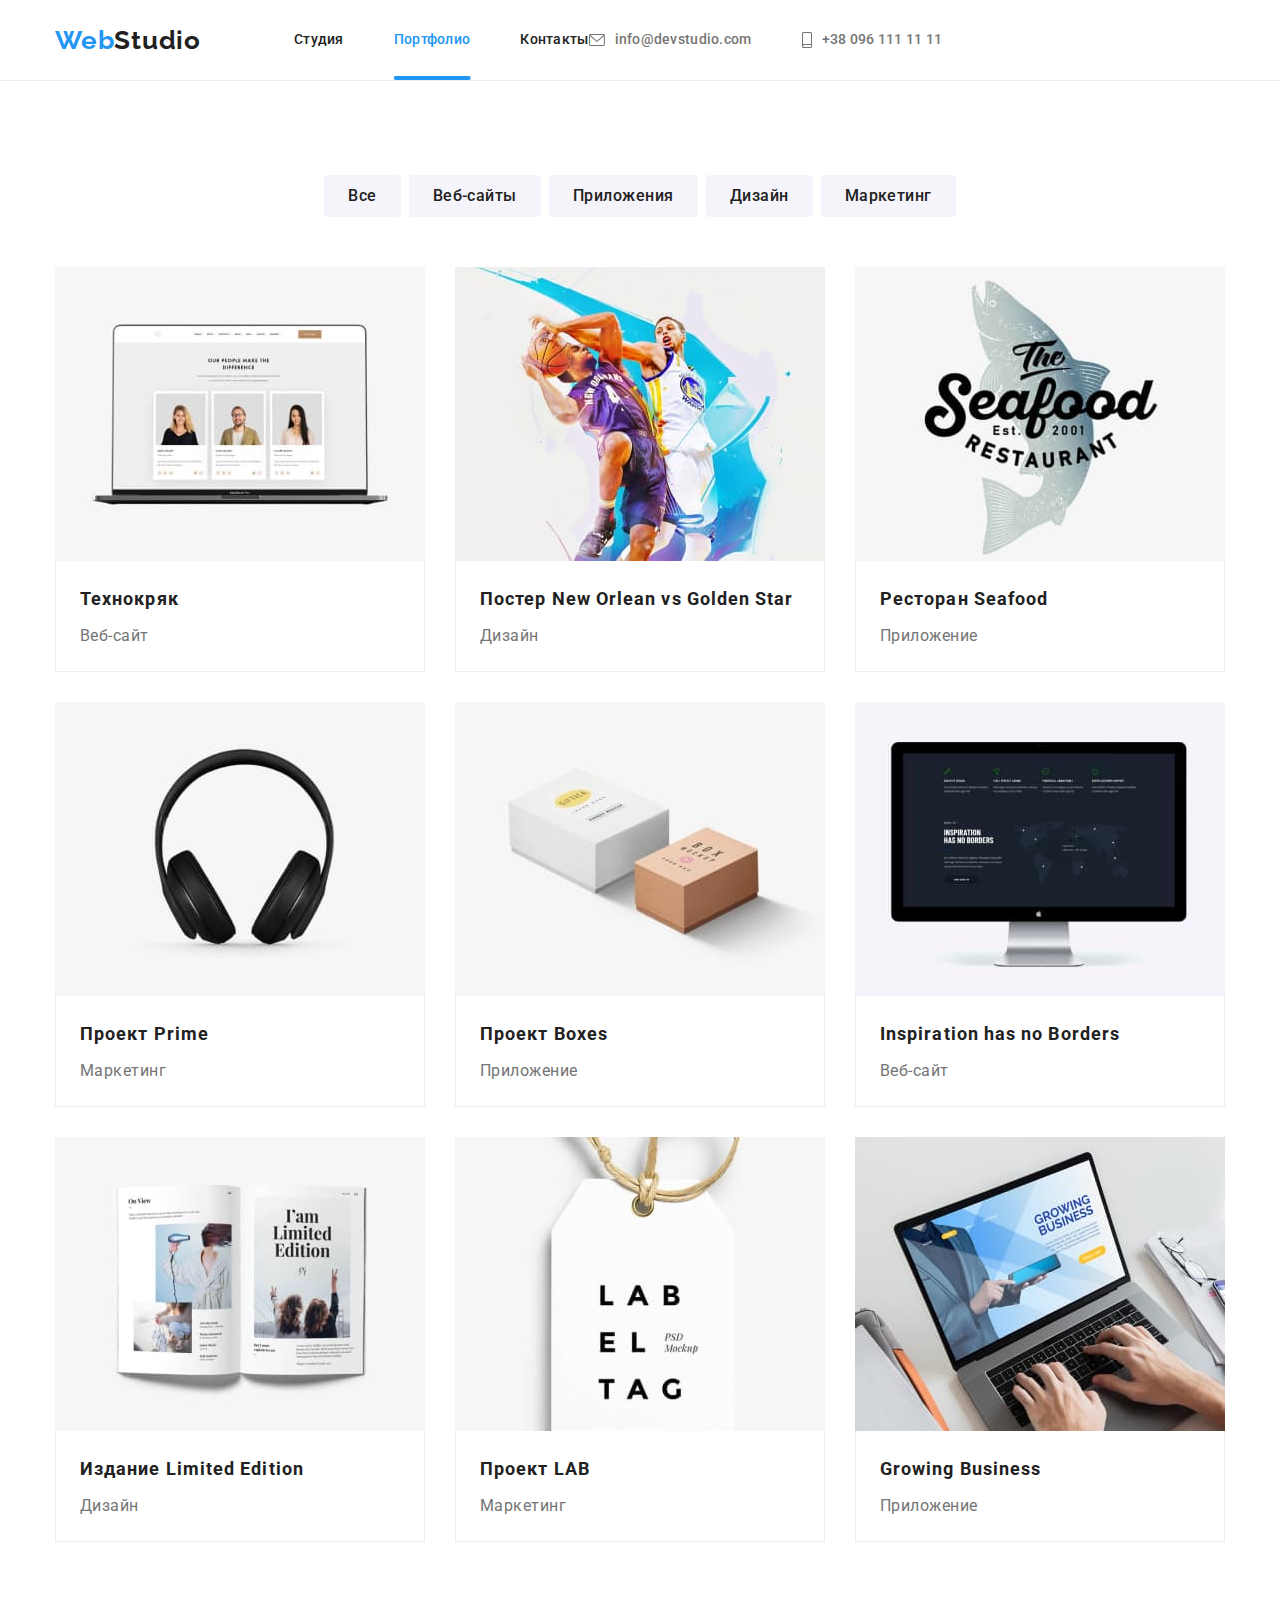
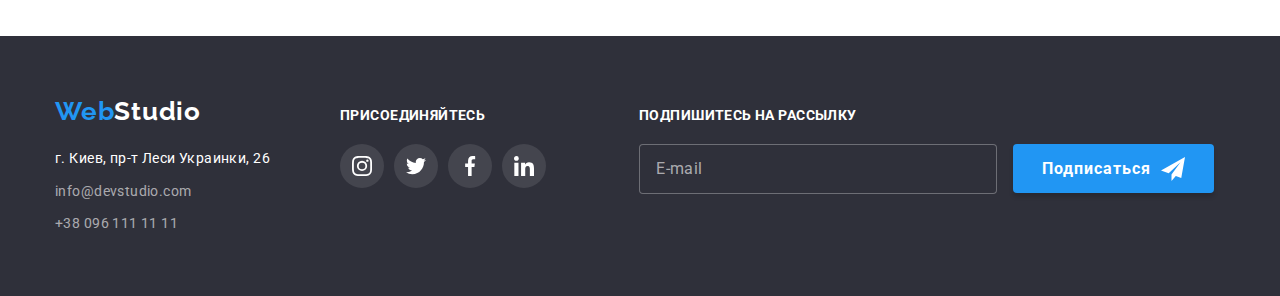
==== portfolio.html @ 4b7873b3 "Update portfolio" ====
<!DOCTYPE html>
<html lang="ru">
  <head>
    <meta name="viewport" content="width=device-width, initial-scale=1.0" />
    <title>Портфолио</title>
    <link rel="preconnect" href="https://fonts.googleapis.com" />
    <link rel="preconnect" href="https://fonts.gstatic.com" crossorigin />
    <link
      href="https://fonts.googleapis.com/css2?family=Raleway:wght@700&family=Roboto:wght@400;500;700;900&display=swap"
      rel="stylesheet"
    />
    <link
      rel="stylesheet"
      href="https://cdnjs.cloudflare.com/ajax/libs/modern-normalize/1.1.0/modern-normalize.min.css"
    />
    <link rel="stylesheet" href="./css/main.min.css" />
  </head>
  <body>
    <!-- Header -->
    <header class="page-header">
      <div class="page-header__menu container">
        <nav class="site-nav">
          <a class="logo" href="/"
            ><span class="logo--accent">Web</span>Studio</a
          >
          <button
            type="button"
            class="burger__button"
            aria-expanded="false"
            aria-controls="burger-menu"
            data-burger-button
          >
            <svg
              width="40px"
              height="40px"
              aria-label="Переключатель мобильного меню"
            >
              <use
                class="burger-open"
                href="./images/icons.svg#burger-open"
              ></use>
              <use
                class="burger-close"
                href="./images/icons.svg#burger-close"
              ></use>
            </svg>
          </button>
          <div class="burger__menu" id="burger-menu" data-burger-menu>
            <ul class="site-nav__list">
              <li class="site-nav__item">
                <a class="site-nav__link" href="./index.html">Студия</a>
              </li>
              <li class="site-nav__item">
                <a class="site-nav__link current" href="./portfolio.html"
                  >Портфолио</a
                >
              </li>
              <li class="site-nav__item">
                <a class="site-nav__link" href="./contacts">Контакты</a>
              </li>
            </ul>
            <ul class="contacts">
              <li class="contacts__item">
                <a class="contacts__link" href="mailto:info@devstudio.com">
                  <svg class="contacts__icon" width="16px" height="12px">
                    <use href="./images/icons.svg#mail"></use>
                  </svg>
                  info@devstudio.com</a
                >
              </li>
              <li class="contacts__item">
                <a class="contacts__link" href="tel:+380961111111">
                  <svg class="contacts__icon" width="10px" height="16px">
                    <use href="./images/icons.svg#phone"></use>
                  </svg>
                  +38 096 111 11 11</a
                >
              </li>
            </ul>
            <ul class="burger-social">
              <li class="burger-social__item">
                <a class="burger-social__link" href="./">Instagram</a>
              </li>
              <li class="burger-social__item">
                <a class="burger-social__link" href="./">Twitter</a>
              </li>
              <li class="burger-social__item">
                <a class="burger-social__link" href="./">Facebook</a>
              </li>
              <li class="burger-social__item">
                <a class="burger-social__link" href="./">LinkedIn</a>
              </li>
            </ul>
          </div>
        </nav>
      </div>
    </header>
    <main>
      <section class="portfolio-section">
        <div class="container">
          <!-- Buttons -->
          <ul class="buttons__list">
            <li class="buttons__item">
              <button class="buttons__btn" type="button">Все</button>
            </li>
            <li class="buttons__item">
              <button class="buttons__btn" type="button">Веб-сайты</button>
            </li>
            <li class="buttons__item">
              <button class="buttons__btn" type="button">Приложения</button>
            </li>
            <li class="buttons__item">
              <button class="buttons__btn" type="button">Дизайн</button>
            </li>
            <li class="buttons__item">
              <button class="buttons__btn" type="button">Маркетинг</button>
            </li>
          </ul>
          <!-- Work list -->
          <ul class="work-list">
            <li class="work-list__item">
              <a href="/" class="work-list__link">
                <div class="work">
                  <img
                    class="work__image"
                    srcset="./images/pf1.jpg 1x, ./images/pf1@2x.jpg 2x"
                    src="./images/pf1.jpg"
                    alt="Ноутбук с открытым веб-сайтом"
                  />
                  <div class="work__card">
                    <p class="work__text">
                      Технокряк это современная площадка распространения
                      коронавируса. Компании используют эту платформу для
                      цифрового шпионажа и атак на защищённые сервера
                      конкурентов.
                    </p>
                  </div>
                </div>
                <div class="work__label first">
                  <h3 class="work__title">Технокряк</h3>
                  <p class="work__descr">Веб-сайт</p>
                </div>
              </a>
            </li>
            <li class="work-list__item">
              <a href="/" class="work-list__link">
                <div class="work">
                  <img
                    class="work__image"
                    srcset="./images/pf2.jpg 1x, ./images/pf2@2x.jpg 2x"
                    src="./images/pf2.jpg"
                    alt="Постер New Orlean vs Golden Star"
                  />
                  <div class="work__card">
                    <p class="work__text">
                      Технокряк это современная площадка распространения
                      коронавируса. Компании используют эту платформу для
                      цифрового шпионажа и атак на защищённые сервера
                      конкурентов.
                    </p>
                  </div>
                </div>
                <div class="work__label">
                  <h3 class="work__title">Постер New Orlean vs Golden Star</h3>
                  <p class="work__descr">Дизайн</p>
                </div>
              </a>
            </li>
            <li class="work-list__item">
              <a href="/" class="work-list__link">
                <div class="work">
                  <img
                    class="work__image"
                    srcset="./images/pf3.jpg 1x, ./images/pf3@2x.jpg 2x"
                    src="./images/pf3.jpg"
                    alt="Логотип ресторана Seafood"
                  />
                  <div class="work__card">
                    <p class="work__text">
                      Технокряк это современная площадка распространения
                      коронавируса. Компании используют эту платформу для
                      цифрового шпионажа и атак на защищённые сервера
                      конкурентов.
                    </p>
                  </div>
                </div>
                <div class="work__label">
                  <h3 class="work__title">Ресторан Seafood</h3>
                  <p class="work__descr">Приложение</p>
                </div>
              </a>
            </li>
            <li class="work-list__item">
              <a href="/" class="work-list__link">
                <div class="work">
                  <img
                    class="work__image"
                    srcset="./images/pf4.jpg 1x, ./images/pf4@2x.jpg 2x"
                    src="./images/pf4.jpg"
                    alt="Наушники"
                  />
                  <div class="work__card">
                    <p class="work__text">
                      Технокряк это современная площадка распространения
                      коронавируса. Компании используют эту платформу для
                      цифрового шпионажа и атак на защищённые сервера
                      конкурентов.
                    </p>
                  </div>
                </div>
                <div class="work__label">
                  <h3 class="work__title">Проект Prime</h3>
                  <p class="work__descr">Маркетинг</p>
                </div>
              </a>
            </li>
            <li class="work-list__item">
              <a href="/" class="work-list__link">
                <div class="work">
                  <img
                    class="work__image"
                    srcset="./images/pf5.jpg 1x, ./images/pf5@2x.jpg 2x"
                    src="./images/pf5.jpg"
                    alt="Коробки"
                  />
                  <div class="work__card">
                    <p class="work__text">
                      Технокряк это современная площадка распространения
                      коронавируса. Компании используют эту платформу для
                      цифрового шпионажа и атак на защищённые сервера
                      конкурентов.
                    </p>
                  </div>
                </div>
                <div class="work__label">
                  <h3 class="work__title">Проект Boxes</h3>
                  <p class="work__descr">Приложение</p>
                </div>
              </a>
            </li>
            <li class="work-list__item">
              <a href="/" class="work-list__link">
                <div class="work">
                  <img
                    class="work__image"
                    srcset="./images/pf6.jpg 1x, ./images/pf6@2x.jpg 2x"
                    src="./images/pf6.jpg"
                    alt="Карта мира на мониторе"
                  />
                  <div class="work__card">
                    <p class="work__text">
                      Технокряк это современная площадка распространения
                      коронавируса. Компании используют эту платформу для
                      цифрового шпионажа и атак на защищённые сервера
                      конкурентов.
                    </p>
                  </div>
                </div>
                <div class="work__label">
                  <h3 class="work__title">Inspiration has no Borders</h3>
                  <p class="work__descr">Веб-сайт</p>
                </div>
              </a>
            </li>
            <li class="work-list__item">
              <a href="/" class="work-list__link">
                <div class="work">
                  <img
                    class="work__image"
                    srcset="./images/pf7.jpg 1x, ./images/pf7@2x.jpg 2x"
                    src="./images/pf7.jpg"
                    alt="Открытый журнал"
                  />
                  <div class="work__card">
                    <p class="work__text">
                      Технокряк это современная площадка распространения
                      коронавируса. Компании используют эту платформу для
                      цифрового шпионажа и атак на защищённые сервера
                      конкурентов.
                    </p>
                  </div>
                </div>
                <div class="work__label">
                  <h3 class="work__title">Издание Limited Edition</h3>
                  <p class="work__descr">Дизайн</p>
                </div>
              </a>
            </li>
            <li class="work-list__item">
              <a href="/" class="work-list__link">
                <div class="work">
                  <img
                    class="work__image"
                    srcset="./images/pf8.jpg 1x, ./images/pf8@2x.jpg 2x"
                    src="./images/pf8.jpg"
                    alt="Бирка бренда"
                  />
                  <div class="work__card">
                    <p class="work__text">
                      Технокряк это современная площадка распространения
                      коронавируса. Компании используют эту платформу для
                      цифрового шпионажа и атак на защищённые сервера
                      конкурентов.
                    </p>
                  </div>
                </div>
                <div class="work__label">
                  <h3 class="work__title">Проект LAB</h3>
                  <p class="work__descr">Маркетинг</p>
                </div>
              </a>
            </li>
            <li class="work-list__item">
              <a href="/" class="work-list__link">
                <div class="work">
                  <img
                    class="work__image"
                    srcset="./images/pf9.jpg 1x, ./images/pf9@2x.jpg 2x"
                    src="./images/pf9.jpg"
                    alt="Человек работает за ноутбуком"
                  />
                  <div class="work__card">
                    <p class="work__text">
                      Технокряк это современная площадка распространения
                      коронавируса. Компании используют эту платформу для
                      цифрового шпионажа и атак на защищённые сервера
                      конкурентов.
                    </p>
                  </div>
                </div>
                <div class="work__label">
                  <h3 class="work__title">Growing Business</h3>
                  <p class="work__descr">Приложение</p>
                </div>
              </a>
            </li>
          </ul>
        </div>
      </section>
    </main>
    <!-- Footer -->
    <footer class="page-footer">
      <div class="container page-footer__container">
        <div class="page-footer__thumb">
          <a class="page-footer__logo logo" href="/">
            <span class="logo--accent">Web</span>Studio</a
          >
          <address class="address">г. Киев, пр-т Леси Украинки, 26</address>
          <ul class="contacts-list">
            <li class="contacts-list__item">
              <a class="contacts-list__link" href="mailto:info@devstudio.com"
                >info@devstudio.com</a
              >
            </li>
            <li class="contacts-list__item">
              <a class="contacts-list__link" href="tel:+380961111111"
                >+38 096 111 11 11</a
              >
            </li>
          </ul>
        </div>
        <div class="social">
          <h3 class="social__title">присоединяйтесь</h3>
          <div class="social__thumb">
            <ul class="social__list">
              <li class="social__item">
                <a
                  href="/"
                  class="social__link"
                  aria-label="Ссылка на Instagram"
                >
                  <svg class="social__icon">
                    <use href="./images/icons.svg#instagram"></use>
                  </svg>
                </a>
              </li>
              <li class="social__item">
                <a href="/" class="social__link" aria-label="Ссылка на Twitter">
                  <svg class="social__icon">
                    <use href="./images/icons.svg#twitter"></use>
                  </svg>
                </a>
              </li>
              <li class="social__item">
                <a
                  href="/"
                  class="social__link"
                  aria-label="Ссылка на Facebook"
                >
                  <svg class="social__icon">
                    <use href="./images/icons.svg#facebook"></use>
                  </svg>
                </a>
              </li>
              <li class="social__item">
                <a
                  href="/"
                  class="social__link"
                  aria-label="Ссылка на LinkedIn"
                >
                  <svg class="social__icon">
                    <use href="./images/icons.svg#linkedin"></use>
                  </svg>
                </a>
              </li>
            </ul>
          </div>
        </div>
        <!-- Footer Form -->
        <div class="footer-form__container">
          <form class="footer-form">
            <h3 class="footer-form__title">Подпишитесь на рассылку</h3>
            <input
              class="footer-form__input"
              type="email"
              name="footer-mail"
              placeholder="E-mail"
            />
            <div class="footer-button__container">
              <button class="footer-button button" type="submit">
                Подписаться
                <svg class="footer-form__icon">
                  <use href="./images/icons.svg#send"></use>
                </svg>
              </button>
            </div>
          </form>
        </div>
      </div>
    </footer>
    <script src="./js/mobile-menu.js"></script>
  </body>
</html>
---- css/main.min.css ----
.container{margin-left:auto;margin-right:auto;padding-left:15px;padding-right:15px}@media screen and (min-width: 480px){.container{width:480px}}@media screen and (min-width: 768px){.container{width:768px}}@media screen and (min-width: 1200px){.container{width:1200px}}.section{padding-top:60px;padding-bottom:60px}@media screen and (min-width: 1200px){.section{padding-top:94px;padding-bottom:94px}}.logo{color:#212121;font-family:Raleway,sans-serif;font-weight:700;font-size:24px;line-height:1.17;letter-spacing:0.03em;-webkit-transition:color 250ms cubic-bezier(0.4, 0, 0.2, 1);transition:color 250ms cubic-bezier(0.4, 0, 0.2, 1)}.logo:hover,.logo:focus{color:#2196f3}@media screen and (min-width: 1200px){.logo{font-size:26px;line-height:1.19}}.logo--accent{color:#2196f3}.page-footer__logo{display:block;margin-bottom:20px;color:#fff}.page-footer__logo:hover,.page-footer__logo:focus{color:#2196f3}.page-header{position:relative;border-bottom:1px solid #ececec}.page-header__menu{display:-webkit-box;display:-ms-flexbox;display:flex;-webkit-box-align:center;-ms-flex-align:center;align-items:center}.site-nav{display:-webkit-box;display:-ms-flexbox;display:flex;-webkit-box-align:center;-ms-flex-align:center;align-items:center;-webkit-box-pack:justify;-ms-flex-pack:justify;justify-content:space-between}@media screen and (max-width: 767px){.site-nav{width:100%}}@media screen and (max-width: 767px){.site-nav__list{margin-bottom:306px}}@media screen and (min-width: 768px){.site-nav__list{display:-webkit-box;display:-ms-flexbox;display:flex;margin-left:88px}}@media screen and (min-width: 1200px){.site-nav__list{margin-left:93px}}.site-nav__item{position:relative}@media screen and (max-width: 767px){.site-nav__item{margin-bottom:32px}.site-nav__item:last-child{margin-bottom:0}}@media screen and (min-width: 768px){.site-nav__item{margin-right:50px}.site-nav__item:last-child{margin-right:0}}.site-nav__link{display:block;color:#212121;font-weight:500;font-size:14px;line-height:1.14;letter-spacing:0.02em;-webkit-transition:color 250ms cubic-bezier(0.4, 0, 0.2, 1);transition:color 250ms cubic-bezier(0.4, 0, 0.2, 1)}.site-nav__link:hover,.site-nav__link:focus{color:#2196f3}@media screen and (min-width: 768px){.site-nav__link{padding-top:32px;padding-bottom:32px}}@media screen and (max-width: 767px){.site-nav__link{font-size:40px;line-height:1.18}}.site-nav__link.current{color:#2196f3}@media screen and (min-width: 768px){.site-nav__link.current::after{display:inline-block;position:absolute;left:50%;bottom:0;-webkit-transform:translate(-50%);transform:translate(-50%);content:"";width:100%;height:4px;background-color:#2196f3;border-radius:2px}}@media screen and (max-width: 767px){.burger__menu.is-open .logo{display:none}}@media screen and (max-width: 767px){.contacts{margin-bottom:64px}}@media screen and (min-width: 768px){.contacts{display:-webkit-box;display:-ms-flexbox;display:flex;-webkit-box-orient:vertical;-webkit-box-direction:normal;-ms-flex-direction:column;flex-direction:column;-webkit-box-pack:center;-ms-flex-pack:center;justify-content:center}}@media screen and (min-width: 1200px){.contacts{-webkit-box-orient:horizontal;-webkit-box-direction:normal;-ms-flex-direction:row;flex-direction:row;-webkit-box-align:center;-ms-flex-align:center;align-items:center}}@media screen and (min-width: 1200px){.contacts__item{margin-right:50px}.contacts__item:last-child{margin-right:0}}@media screen and (max-width: 767px){.contacts__item{margin-bottom:32px}.contacts__item:last-child{margin-bottom:0}}.contacts__link{color:#757575;font-weight:500;font-size:14px;line-height:1.14;letter-spacing:0.02em;text-decoration:none;-webkit-transition:color 250ms cubic-bezier(0.4, 0, 0.2, 1);transition:color 250ms cubic-bezier(0.4, 0, 0.2, 1)}.contacts__link:hover,.contacts__link:focus{color:#2196f3}@media screen and (max-width: 767px){.contacts__link{font-size:24px;line-height:1.17}.contacts__link:hover,.contacts__link:focus{color:#2196f3;font-size:34px;line-height:1.18}}@media screen and (min-width: 768px){.contacts__link{display:-webkit-box;display:-ms-flexbox;display:flex;-webkit-box-align:center;-ms-flex-align:center;align-items:center;padding-top:5px;padding-bottom:5px}}@media screen and (min-width: 1200px){.contacts__link{padding-top:32px;padding-bottom:32px}}.contacts__icon{margin-right:10px;fill:currentColor}@media screen and (max-width: 767px){.contacts__icon{display:none}}@media screen and (max-width: 767px){.burger__menu{display:none;position:absolute;top:100%;left:0;padding:48px 40px;width:100%;background-color:#fff;padding:48px 40px}.burger__menu.is-open{display:block;padding-top:0}}@media screen and (min-width: 768px){.burger__menu{display:-webkit-box;display:-ms-flexbox;display:flex;-webkit-box-pack:justify;-ms-flex-pack:justify;justify-content:space-between;-webkit-box-flex:1;-ms-flex-positive:1;flex-grow:1}}.burger__button{display:-webkit-inline-box;display:-ms-inline-flexbox;display:inline-flex;margin:0;padding:0;border:none;background-color:transparent}.burger__button:focus,.burger__button:hover{color:#2196f3}.burger__button .burger-close{display:none}.burger__button.is-open .burger-close{display:block}.burger__button.is-open .burger-open{display:none}@media screen and (min-width: 768px){.burger__button{display:none}}.burger-social{display:-webkit-box;display:-ms-flexbox;display:flex}@media screen and (min-width: 768px){.burger-social{display:none}}.burger-social__item{position:relative;margin-right:10px;padding-left:10px}.burger-social__item:last-child{margin-right:0}.burger-social__item:first-child{padding-left:0}.burger-social__item:not(:first-child)::before{display:inline-block;position:absolute;left:-10px;bottom:10px;content:"";width:22px;border:1px solid rgba(33,33,33,0.2);-webkit-transform:rotate(90deg);transform:rotate(90deg)}.burger-social__link{color:#2196f3;font-weight:500;font-size:18px;line-height:1.22;letter-spacing:0.02em}.button{display:inline-block;color:#fff;background-color:#2196f3;font-family:inherit;font-weight:700;font-size:16px;line-height:1.87;letter-spacing:0.06em;border:1px transparent;border-radius:4px;cursor:pointer}.hero__button{padding:10px 32px}.footer-button{display:-webkit-box;display:-ms-flexbox;display:flex;-webkit-box-align:center;-ms-flex-align:center;align-items:center;padding:10px 29px;-webkit-box-shadow:0px 4px 4px rgba(0,0,0,0.15);box-shadow:0px 4px 4px rgba(0,0,0,0.15)}@media screen and (min-width: 768px) and (max-width: 1199px){.footer-button{margin-left:auto;margin-right:auto}}.modal-form__button{padding:10px 55px;-webkit-box-shadow:0px 4px 4px rgba(0,0,0,0.15);box-shadow:0px 4px 4px rgba(0,0,0,0.15)}.buttons__btn{display:inline-block;padding:6px 22px;border-radius:4px;border-color:transparent;color:#212121;background-color:#f5f4fa;font-family:inherit;font-weight:500;font-size:16px;line-height:1.62;text-align:center;letter-spacing:0.03em;cursor:pointer;-webkit-transition:color 250ms cubic-bezier(0.4, 0, 0.2, 1),background-color 250ms cubic-bezier(0.4, 0, 0.2, 1),-webkit-box-shadow 250ms cubic-bezier(0.4, 0, 0.2, 1);transition:color 250ms cubic-bezier(0.4, 0, 0.2, 1),background-color 250ms cubic-bezier(0.4, 0, 0.2, 1),-webkit-box-shadow 250ms cubic-bezier(0.4, 0, 0.2, 1);transition:color 250ms cubic-bezier(0.4, 0, 0.2, 1),background-color 250ms cubic-bezier(0.4, 0, 0.2, 1),box-shadow 250ms cubic-bezier(0.4, 0, 0.2, 1);transition:color 250ms cubic-bezier(0.4, 0, 0.2, 1),background-color 250ms cubic-bezier(0.4, 0, 0.2, 1),box-shadow 250ms cubic-bezier(0.4, 0, 0.2, 1),-webkit-box-shadow 250ms cubic-bezier(0.4, 0, 0.2, 1)}.buttons__btn:hover,.buttons__btn:focus{color:#fff;background-color:#2196f3;-webkit-box-shadow:0px 3px 1px rgba(0,0,0,0.1),0px 1px 2px rgba(0,0,0,0.08),0px 2px 2px rgba(0,0,0,0.12);box-shadow:0px 3px 1px rgba(0,0,0,0.1),0px 1px 2px rgba(0,0,0,0.08),0px 2px 2px rgba(0,0,0,0.12)}.hero{background-color:#2f303a;text-align:center}.hero__overlay{max-width:480px;height:400px;margin-left:auto;margin-right:auto;background-image:-webkit-gradient(linear, left top, right top, from(rgba(47,48,58,0.4)), to(rgba(47,48,58,0.4))),url(../../images/hero-mob.jpg);background-image:linear-gradient(to right, rgba(47,48,58,0.4), rgba(47,48,58,0.4)),url(../../images/hero-mob.jpg);background-size:cover;background-repeat:no-repeat;background-position:center}@media screen and (min-device-pixel-ratio: 2), (-webkit-min-device-pixel-ratio: 2), (min-resolution: 192dpi), (min-resolution: 2dppx){.hero__overlay{background-image:-webkit-gradient(linear, left top, right top, from(rgba(47,48,58,0.4)), to(rgba(47,48,58,0.4))),url(../../images/hero-mob@2x.jpg);background-image:linear-gradient(to right, rgba(47,48,58,0.4), rgba(47,48,58,0.4)),url(../../images/hero-mob@2x.jpg)}}@media screen and (min-width: 481px){.hero__overlay{max-width:768px;height:400px;background-image:-webkit-gradient(linear, left top, right top, from(rgba(47,48,58,0.4)), to(rgba(47,48,58,0.4))),url(../../images/hero-tab.jpg);background-image:linear-gradient(to right, rgba(47,48,58,0.4), rgba(47,48,58,0.4)),url(../../images/hero-tab.jpg)}}@media screen and (min-width: 481px) and (min-device-pixel-ratio: 2), screen and (min-width: 481px) and (-webkit-min-device-pixel-ratio: 2), screen and (min-width: 481px) and (min-resolution: 192dpi), screen and (min-width: 481px) and (min-resolution: 2dppx){.hero__overlay{background-image:-webkit-gradient(linear, left top, right top, from(rgba(47,48,58,0.4)), to(rgba(47,48,58,0.4))),url(../../images/hero-tab@2x.jpg);background-image:linear-gradient(to right, rgba(47,48,58,0.4), rgba(47,48,58,0.4)),url(../../images/hero-tab@2x.jpg)}}@media screen and (min-width: 481px) and (min-width: 769px){.hero__overlay{max-width:1600px;height:600px;background-image:-webkit-gradient(linear, left top, right top, from(rgba(47,48,58,0.4)), to(rgba(47,48,58,0.4))),url(../../images/hero-desk.jpg);background-image:linear-gradient(to right, rgba(47,48,58,0.4), rgba(47,48,58,0.4)),url(../../images/hero-desk.jpg)}}@media screen and (min-width: 481px) and (min-width: 769px) and (min-device-pixel-ratio: 2), screen and (min-width: 481px) and (min-width: 769px) and (-webkit-min-device-pixel-ratio: 2), screen and (min-width: 481px) and (min-width: 769px) and (min-resolution: 192dpi), screen and (min-width: 481px) and (min-width: 769px) and (min-resolution: 2dppx){.hero__overlay{background-image:-webkit-gradient(linear, left top, right top, from(rgba(47,48,58,0.4)), to(rgba(47,48,58,0.4))),url(../../images/hero-desk@2x.jpg);background-image:linear-gradient(to right, rgba(47,48,58,0.4), rgba(47,48,58,0.4)),url(../../images/hero-desk@2x.jpg)}}.hero__title{margin-left:auto;margin-right:auto;margin-bottom:30px;padding-top:118px;color:#fff;font-weight:900;font-size:26px;line-height:1.62;letter-spacing:0.06em;text-transform:uppercase}@media screen and (max-width: 480px){.hero__title{max-width:360px}}@media screen and (min-width: 481px){.hero__title{width:360px}}@media screen and (min-width: 1200px){.hero__title{width:696px;margin-bottom:40px;padding-top:200px;font-size:44px;line-height:1.36}}.benefits{padding-top:60px;padding-bottom:60px}@media screen and (min-width: 1200px){.benefits{padding-top:94px;padding-bottom:0}}@media screen and (min-width: 768px){.benefits__list{display:-webkit-box;display:-ms-flexbox;display:flex;-ms-flex-wrap:wrap;flex-wrap:wrap}}@media screen and (min-width: 1200px){.benefits__list{-ms-flex-wrap:nowrap;flex-wrap:nowrap}}.benefits__item{margin-bottom:30px}.benefits__item:last-child{margin-bottom:0}@media screen and (min-width: 768px) and (max-width: 1199px){.benefits__item{width:calc((100% - 30px) / 2);margin-right:30px}}@media screen and (min-width: 768px) and (max-width: 1199px){.benefits__item:nth-child(2n),.benefits__item:nth-child(4n){margin-right:0}}@media screen and (min-width: 768px) and (max-width: 1199px){.benefits__item:nth-child(3n),.benefits__item:nth-child(4n){margin-bottom:0}}@media screen and (min-width: 1200px){.benefits__item{width:calc((100% - 90px) / 4);margin-right:30px;margin-bottom:0}}@media screen and (min-width: 1200px){.benefits__item:nth-child(4n){margin-right:0}}.benefits__title{margin-top:0;margin-bottom:10px;color:#212121;font-weight:700;font-size:14px;line-height:1.14;letter-spacing:0.03em;text-transform:uppercase}.benefits__descr{font-size:14px;line-height:1.71;letter-spacing:0.03em}.benefits__icon-thumb{display:-webkit-box;display:-ms-flexbox;display:flex;-webkit-box-align:center;-ms-flex-align:center;align-items:center;-webkit-box-pack:center;-ms-flex-pack:center;justify-content:center;margin-right:auto;margin-left:auto;max-width:450px;height:120px;margin-bottom:30px;color:#212121;background-color:#f5f4fa}@media screen and (min-width: 768px){.benefits__icon-thumb{width:354px}}@media screen and (min-width: 1200px){.benefits__icon-thumb{width:270px}}.benefits__icon{width:70px;height:70px;color:currentColor}@media screen and (max-width: 1199px){.features{display:none}}.features__list{display:-webkit-box;display:-ms-flexbox;display:flex}.features__item{width:calc((100% - 60px) / 3);margin-right:30px}.features__item:nth-child(3n){margin-right:0}.features__title{margin-top:0;margin-bottom:50px;color:#212121;font-weight:700;font-size:36px;line-height:1.17;text-align:center;letter-spacing:0.03em}.features__item{position:relative}.features__text-thumb{display:-webkit-box;display:-ms-flexbox;display:flex;-webkit-box-align:center;-ms-flex-align:center;align-items:center;-webkit-box-pack:center;-ms-flex-pack:center;justify-content:center;position:absolute;left:0;bottom:0;width:100%;height:70px;background-color:rgba(47,48,58,0.8)}.features__text{font-weight:700;font-size:14px;line-height:1, 14;text-align:center;letter-spacing:0.03em;text-transform:uppercase;color:#fff}.team{background-color:#f5f4fa}.team__title{margin-top:0;margin-bottom:30px;color:#212121;font-weight:700;font-size:28px;line-height:1.18;text-align:center;letter-spacing:0.03em}@media screen and (min-width: 1200px){.team__title{margin-bottom:50px;font-size:36px;line-height:1.17}}@media screen and (min-width: 768px){.members__list{display:-webkit-box;display:-ms-flexbox;display:flex;-ms-flex-wrap:wrap;flex-wrap:wrap}}.members__item{margin-bottom:30px;background-color:#fff;text-align:center;-webkit-box-shadow:0px 1px 3px rgba(0,0,0,0.12),0px 1px 1px rgba(0,0,0,0.14),0px 2px 1px rgba(0,0,0,0.2);box-shadow:0px 1px 3px rgba(0,0,0,0.12),0px 1px 1px rgba(0,0,0,0.14),0px 2px 1px rgba(0,0,0,0.2);border-bottom-left-radius:4px;border-bottom-right-radius:4px}.members__item:last-child{margin-bottom:0}@media screen and (min-width: 768px) and (max-width: 1199px){.members__item{width:calc((100% - 30px) / 2);margin-right:30px}}@media screen and (min-width: 768px) and (max-width: 1199px){.members__item:nth-child(2n),.members__item:nth-child(4n){margin-right:0}}@media screen and (min-width: 768px) and (max-width: 1199px){.members__item:nth-child(3n),.members__item:nth-child(4n){margin-bottom:0}}@media screen and (min-width: 1200px){.members__item{width:calc((100% - 90px) / 4);margin-right:30px;margin-bottom:0}}@media screen and (min-width: 1200px){.members__item:nth-child(4n){margin-right:0}}.members__image{max-width:100%}.members__descr{padding-top:30px;padding-bottom:16px}.members__name{margin-bottom:10px;color:#212121;font-weight:500;font-size:16px;line-height:1.19;letter-spacing:0.03em}.members__position{color:#757575;font-size:16px;line-height:1.19;letter-spacing:0.03em}.members__social-thumb{display:-webkit-box;display:-ms-flexbox;display:flex;padding-bottom:24px;margin-left:auto;margin-right:auto;width:206px}@media screen and (min-width: 1200px){.members__social-thumb{padding-bottom:30px}}.social-links{display:-webkit-box;display:-ms-flexbox;display:flex;margin-left:auto;margin-right:auto}.social-links__item+.social-links__item{margin-left:10px}.social-links__link{display:-webkit-box;display:-ms-flexbox;display:flex;padding:0;-webkit-box-pack:center;-ms-flex-pack:center;justify-content:center;-webkit-box-align:center;-ms-flex-align:center;align-items:center;width:44px;height:44px;margin:0;color:#afb1b8;border-radius:50%;cursor:pointer;-webkit-transition:background-color 250ms cubic-bezier(0.4, 0, 0.2, 1),color 250ms cubic-bezier(0.4, 0, 0.2, 1);transition:background-color 250ms cubic-bezier(0.4, 0, 0.2, 1),color 250ms cubic-bezier(0.4, 0, 0.2, 1)}.social-links__link:hover,.social-links__link:focus{color:#fff;background-color:#2196f3}.social-links__icon{width:20px;height:20px;fill:currentColor}.clients__list{display:-webkit-box;display:-ms-flexbox;display:flex;-ms-flex-wrap:wrap;flex-wrap:wrap;margin-left:auto;margin-right:auto}.clients__title{margin-top:0;margin-bottom:30px;color:#212121;font-weight:700;font-size:28px;line-height:1.18;text-align:center;letter-spacing:0.03em}@media screen and (min-width: 1200px){.clients__title{margin-bottom:50px;font-size:36px;line-height:1.17}}@media screen and (max-width: 767px){.clients__item{width:calc((100% - 30px) / 2);margin-right:30px;margin-bottom:30px}}@media screen and (max-width: 767px){.clients__item:nth-child(2n),.clients__item:nth-child(4n),.clients__item:nth-child(6n){margin-right:0}}@media screen and (max-width: 767px){.clients__item:nth-child(5n),.clients__item:nth-child(6n){margin-bottom:0}}@media screen and (min-width: 768px) and (max-width: 1199px){.clients__item{width:calc((100% - 60px) / 3);margin-right:30px;margin-bottom:30px}}@media screen and (min-width: 768px) and (max-width: 1199px){.clients__item:nth-child(3n),.clients__item:nth-child(6n){margin-right:0}}@media screen and (min-width: 768px) and (max-width: 1199px){.clients__item:nth-child(4n),.clients__item:nth-child(5n),.clients__item:nth-child(6n){margin-bottom:0}}@media screen and (min-width: 1200px){.clients__item{width:calc((100% - 150px) / 6);margin-right:30px}}@media screen and (min-width: 1200px){.clients__item:nth-child(6n){margin-right:0}}.clients__thumb{display:-webkit-box;display:-ms-flexbox;display:flex;margin-left:auto;margin-right:auto}.clients__link{display:-webkit-box;display:-ms-flexbox;display:flex;padding:0;margin:0;-webkit-box-pack:center;-ms-flex-pack:center;justify-content:center;-webkit-box-align:center;-ms-flex-align:center;align-items:center;max-width:210px;height:92px;color:#afb1b8;border:1px solid #afb1b8;border-radius:4px;cursor:pointer;-webkit-transition:color 250ms cubic-bezier(0.4, 0, 0.2, 1),border-color 250ms cubic-bezier(0.4, 0, 0.2, 1);transition:color 250ms cubic-bezier(0.4, 0, 0.2, 1),border-color 250ms cubic-bezier(0.4, 0, 0.2, 1)}.clients__link:focus,.clients__link:hover{color:#2196f3;border-color:#2196f3}@media screen and (min-width: 768px){.clients__link{width:226px;margin-left:auto;margin-right:auto}}@media screen and (min-width: 1200px){.clients__link{width:170px}}.clients__icon{width:106px;height:60px;fill:currentColor}.page-footer{padding-top:60px;padding-bottom:60px;background-color:#2f303a}.page-footer__container{margin-left:auto;margin-right:auto}@media screen and (min-width: 768px){.page-footer__container{display:-webkit-box;display:-ms-flexbox;display:flex;-ms-flex-wrap:wrap;flex-wrap:wrap}}@media screen and (min-width: 1200px){.page-footer__container{-ms-flex-wrap:nowrap;flex-wrap:nowrap}}@media screen and (max-width: 1199px){.page-footer__thumb{text-align:center}}@media screen and (min-width: 768px) and (max-width: 1199px){.page-footer__thumb{padding-left:76px}}.social{display:block;width:206px}@media screen and (max-width: 767px){.social{margin:60px auto;text-align:center}}@media screen and (min-width: 768px) and (max-width: 1199px){.social{margin-left:165px;padding-right:89px;padding-top:5px}}@media screen and (min-width: 1200px){.social{margin-left:70px;padding-top:12px}}.social__title{margin-bottom:20px;color:#fff;font-weight:700;font-size:14px;line-height:1.14;letter-spacing:0.03em;text-transform:uppercase}@media screen and (min-width: 768px) and (max-width: 1199px){.social__title{padding-left:30px}}.social__thumb{display:-webkit-box;display:-ms-flexbox;display:flex;width:206px;margin-left:auto;margin-right:auto;color:#fff}.social__list{display:-webkit-box;display:-ms-flexbox;display:flex;margin-left:auto;margin-right:auto}.social__item+.social__item{margin-left:10px}.social__link{display:-webkit-box;display:-ms-flexbox;display:flex;padding:0;-webkit-box-pack:center;-ms-flex-pack:center;justify-content:center;-webkit-box-align:center;-ms-flex-align:center;align-items:center;width:44px;height:44px;margin:0;color:#fff;background-color:rgba(255,255,255,0.1);border-radius:50%;cursor:pointer;-webkit-transition:background-color 250ms cubic-bezier(0.4, 0, 0.2, 1),color 250ms cubic-bezier(0.4, 0, 0.2, 1);transition:background-color 250ms cubic-bezier(0.4, 0, 0.2, 1),color 250ms cubic-bezier(0.4, 0, 0.2, 1)}.social__link:hover,.social__link:focus{color:#fff;background-color:#2196f3}.social__icon{width:20px;height:20px;fill:currentColor}.contacts-list{display:block}.contacts-list__item+.contacts-list__item{margin-top:8px}@media screen and (min-width: 1200px){.contacts-list__item+.contacts-list__item{margin-top:9px}}.contacts-list__link{color:rgba(255,255,255,0.6);font-size:14px;line-height:1.71;letter-spacing:0.03em;text-decoration:none;-webkit-transition:color 250ms cubic-bezier(0.4, 0, 0.2, 1);transition:color 250ms cubic-bezier(0.4, 0, 0.2, 1)}.contacts-list__link:hover,.contacts-list__link:focus{color:#2196f3}.address{margin-bottom:9px;color:#fff;font-style:normal;font-size:14px;line-height:1.71;letter-spacing:0.03em}@media screen and (min-width: 768px) and (max-width: 1199px){.footer-form__container{margin-top:60px;margin-left:auto;margin-right:auto}}@media screen and (min-width: 1200px){.footer-form__container{display:-webkit-box;display:-ms-flexbox;display:flex;-webkit-box-orient:vertical;-webkit-box-direction:normal;-ms-flex-direction:column;flex-direction:column;margin-left:93px;padding-top:12px}}@media screen and (max-width: 1199px){.footer-form{text-align:center}}.footer-form__title{margin-bottom:20px;color:#fff;font-weight:700;font-size:14px;line-height:1.14;letter-spacing:0.03em;text-transform:uppercase}.footer-form__input{padding:15px 16px;color:#fff;background-color:#2f303a;border:1px solid rgba(255,255,255,0.3);border-radius:4px}.footer-form__input::-webkit-input-placeholder{color:rgba(255,255,255,0.6);font-size:16px;line-height:1.25;letter-spacing:0.03em}.footer-form__input:-ms-input-placeholder{color:rgba(255,255,255,0.6);font-size:16px;line-height:1.25;letter-spacing:0.03em}.footer-form__input::-ms-input-placeholder{color:rgba(255,255,255,0.6);font-size:16px;line-height:1.25;letter-spacing:0.03em}.footer-form__input::placeholder{color:rgba(255,255,255,0.6);font-size:16px;line-height:1.25;letter-spacing:0.03em}@media screen and (max-width: 479px){.footer-form__input{max-width:450px}}@media screen and (min-width: 480px){.footer-form__input{width:450px}}@media screen and (min-width: 1200px){.footer-form__input{width:358px}}.footer-form__icon{margin-left:10px;width:24px;height:24px;fill:currentColor}.footer-button__container{display:inline-block;margin-top:20px}@media screen and (min-width: 768px) and (max-width: 1199px){.footer-button__container{display:block}}@media screen and (min-width: 1200px){.footer-button__container{margin-left:12px;margin-top:0}}.backdrop{position:fixed;top:0;left:0;width:100%;height:100%;background-color:rgba(0,0,0,0.2);overflow-y:scroll;opacity:1;-webkit-transform:opacity 250ms cubic-bezier(0.4, 0, 0.2, 1);transform:opacity 250ms cubic-bezier(0.4, 0, 0.2, 1);-webkit-transition:opacity 500ms cubic-bezier(0.4, 0, 0.2, 1),-webkit-transform 500ms cubic-bezier(0.4, 0, 0.2, 1);transition:opacity 500ms cubic-bezier(0.4, 0, 0.2, 1),-webkit-transform 500ms cubic-bezier(0.4, 0, 0.2, 1);transition:transform 500ms cubic-bezier(0.4, 0, 0.2, 1),opacity 500ms cubic-bezier(0.4, 0, 0.2, 1);transition:transform 500ms cubic-bezier(0.4, 0, 0.2, 1),opacity 500ms cubic-bezier(0.4, 0, 0.2, 1),-webkit-transform 500ms cubic-bezier(0.4, 0, 0.2, 1)}@media screen and (max-width: 767px){.backdrop{padding:93px 15px}}.backdrop.is-hidden{opacity:0;pointer-events:none}.backdrop.is-hidden .modal-window{-webkit-transform:translate(-50%, -50%) scale(0.2);transform:translate(-50%, -50%) scale(0.2);opacity:0}.modal-window{max-width:450px;max-height:609px;background-color:#fff;-webkit-box-shadow:0px 1px 3px rgba(0,0,0,0.12),0px 1px 1px rgba(0,0,0,0.14),0px 2px 1px rgba(0,0,0,0.2);box-shadow:0px 1px 3px rgba(0,0,0,0.12),0px 1px 1px rgba(0,0,0,0.14),0px 2px 1px rgba(0,0,0,0.2);border-radius:4px;opacity:1;-webkit-transition:opacity 500ms cubic-bezier(0.4, 0, 0.2, 1),-webkit-transform 500ms cubic-bezier(0.4, 0, 0.2, 1);transition:opacity 500ms cubic-bezier(0.4, 0, 0.2, 1),-webkit-transform 500ms cubic-bezier(0.4, 0, 0.2, 1);transition:transform 500ms cubic-bezier(0.4, 0, 0.2, 1),opacity 500ms cubic-bezier(0.4, 0, 0.2, 1);transition:transform 500ms cubic-bezier(0.4, 0, 0.2, 1),opacity 500ms cubic-bezier(0.4, 0, 0.2, 1),-webkit-transform 500ms cubic-bezier(0.4, 0, 0.2, 1)}@media screen and (max-width: 767px){.modal-window{position:relative}}@media screen and (min-width: 768px){.modal-window{position:absolute;top:50%;left:50%;-webkit-transform:translate(-50%, -50%) scale(1);transform:translate(-50%, -50%) scale(1);min-width:450px;min-height:609px}}@media screen and (min-width: 1200px){.modal-window{min-width:528px;min-height:581px}}.modal-button{position:absolute;top:8px;right:8px;display:-webkit-box;display:-ms-flexbox;display:flex;-webkit-box-align:center;-ms-flex-align:center;align-items:center;-webkit-box-pack:center;-ms-flex-pack:center;justify-content:center;margin:0;padding:0;width:30px;height:30px;background-color:#fff;border:1px solid rgba(0,0,0,0.1);border-radius:50%;cursor:pointer;-webkit-transition:color 250ms cubic-bezier(0.4, 0, 0.2, 1);transition:color 250ms cubic-bezier(0.4, 0, 0.2, 1)}.modal-button:focus{color:#2196f3}.modal-button__icon{width:11px;height:11px;fill:currentColor}.modal-form{margin-left:auto;margin-right:auto;padding:40px}@media screen and (min-width: 768px){.modal-form{width:450px;height:609px}}@media screen and (min-width: 1200px){.modal-form{width:528px;height:581px}}.modal-form__title{margin-bottom:12px;color:#212121;font-weight:700;font-size:20px;line-height:1.5;text-align:center;letter-spacing:0.03em}@media screen and (min-width: 1200px){.modal-form__title{line-height:1.15}}.modal-form__container{position:relative;display:-webkit-box;display:-ms-flexbox;display:flex;-webkit-box-orient:vertical;-webkit-box-direction:normal;-ms-flex-direction:column;flex-direction:column;margin-bottom:10px}.modal-form__label{margin-bottom:4px;color:#757575;font-size:12px;line-height:1.17;letter-spacing:0.01em}.modal-form__input{margin:0;padding-top:11px;padding-bottom:11px;padding-left:42px;height:40px;border:1px solid rgba(33,33,33,0.2);border-radius:4px}.modal-form__input:focus{border-color:#2196f3;outline:#2196f3}.modal-form__icon{display:inline-block;position:absolute;top:29px;left:12px;width:18px;height:18px;fill:currentColor}.modal-form__comment{display:-webkit-box;display:-ms-flexbox;display:flex;-webkit-box-orient:vertical;-webkit-box-direction:normal;-ms-flex-direction:column;flex-direction:column;margin-bottom:20px}.modal-form__textarea{resize:none;padding:12px 16px;width:100%;height:120px;border:1px solid rgba(33,33,33,0.2);border-radius:4px}.modal-form__textarea::-webkit-input-placeholder{color:rgba(117,117,117,0.5);font-size:12px;line-height:1.17;letter-spacing:0.01em}.modal-form__textarea:-ms-input-placeholder{color:rgba(117,117,117,0.5);font-size:12px;line-height:1.17;letter-spacing:0.01em}.modal-form__textarea::-ms-input-placeholder{color:rgba(117,117,117,0.5);font-size:12px;line-height:1.17;letter-spacing:0.01em}.modal-form__textarea::placeholder{color:rgba(117,117,117,0.5);font-size:12px;line-height:1.17;letter-spacing:0.01em}.modal-form__textarea:focus{border-color:#2196f3;outline:#2196f3}.modal-form__input+.modal-form__icon{-webkit-transition:fill 250ms cubic-bezier(0.4, 0, 0.2, 1);transition:fill 250ms cubic-bezier(0.4, 0, 0.2, 1)}.modal-form__input,.modal-form__textarea{-webkit-transition:border-color 250ms cubic-bezier(0.4, 0, 0.2, 1);transition:border-color 250ms cubic-bezier(0.4, 0, 0.2, 1)}.modal-form__input:focus+.modal-form__icon{fill:#2196f3}.modal-form__button-thumb{display:-webkit-box;display:-ms-flexbox;display:flex;-webkit-box-align:center;-ms-flex-align:center;align-items:center;-webkit-box-pack:center;-ms-flex-pack:center;justify-content:center}.policy{position:relative;display:inline-block;margin-bottom:30px;color:#757575;font-size:12px;line-height:1.17;letter-spacing:0.03em}@media screen and (min-width: 1200px){.policy{margin-left:12px;font-size:14px;line-height:1.71}}.policy__checkbox{-moz-appearance:none;-webkit-appearance:none;appearance:none;position:absolute}.policy__label{padding-left:23px}.policy__label::after{content:"";position:absolute;top:0;left:0;display:inline-block;width:16px;height:15px;border:2px solid #212121;border-radius:2px;-webkit-transition:border-color 250ms cubic-bezier(0.4, 0, 0.2, 1);transition:border-color 250ms cubic-bezier(0.4, 0, 0.2, 1)}@media screen and (min-width: 1200px){.policy__label::after{top:4px}}.policy__checkbox:focus+.policy__label::after{border-color:#2196f3;outline:#2196f3}.policy__checkbox:checked+.policy__label::after{width:16px;height:15px;background-image:url(../images/check.svg);background-position:50%,50%;background-size:cover;background-origin:padding-box;background-color:#2196f3;border:none}.policy__link{color:#2196f3;font-family:inherit;text-decoration:none;border-bottom:1px solid #2196f3}.portfolio-section{padding-top:60px;padding-bottom:60px}@media screen and (min-width: 1200px){.portfolio-section{padding-top:94px;padding-bottom:94px}}.buttons__list{margin-bottom:40px}@media screen and (min-width: 768px){.buttons__list{display:-webkit-box;display:-ms-flexbox;display:flex;-webkit-box-pack:center;-ms-flex-pack:center;justify-content:center;margin-bottom:30px}}@media screen and (min-width: 1200px){.buttons__list{margin-bottom:50px}}@media screen and (max-width: 767px){.buttons__item{display:inline-block;margin-right:8px}.buttons__item:nth-child(3n),.buttons__item:nth-child(5n){margin-right:0}.buttons__item:nth-child(4n),.buttons__item:nth-child(5n){margin-top:15px}}@media screen and (min-width: 768px){.buttons__item+.buttons__item{margin-left:8px}}@media screen and (min-width: 768px){.work-list{display:-webkit-box;display:-ms-flexbox;display:flex;-ms-flex-wrap:wrap;flex-wrap:wrap}}@media screen and (max-width: 767px){.work-list__item{margin-bottom:30px}.work-list__item:last-child{margin-bottom:0}}@media screen and (min-width: 768px) and (max-width: 1199px){.work-list__item{width:calc((100% - 30px) / 2);margin-right:30px;margin-bottom:30px}.work-list__item:nth-child(2n){margin-right:0}.work-list__item:nth-last-child(-n+2){margin-bottom:0}}@media screen and (min-width: 1200px){.work-list__item{width:calc((100% - 60px) / 3);margin-right:30px;margin-bottom:30px}.work-list__item:nth-child(3n){margin-right:0}.work-list__item:nth-last-child(-n+3){margin-bottom:0}}.work-list__link{display:block;color:inherit;-webkit-transition:-webkit-box-shadow 250ms cubic-bezier(0.4, 0, 0.2, 1);transition:-webkit-box-shadow 250ms cubic-bezier(0.4, 0, 0.2, 1);transition:box-shadow 250ms cubic-bezier(0.4, 0, 0.2, 1);transition:box-shadow 250ms cubic-bezier(0.4, 0, 0.2, 1), -webkit-box-shadow 250ms cubic-bezier(0.4, 0, 0.2, 1)}.work-list__link:hover{-webkit-box-shadow:0px 1px 1px rgba(0,0,0,0.12),0px 4px 4px rgba(0,0,0,0.06),1px 4px 6px rgba(0,0,0,0.16);box-shadow:0px 1px 1px rgba(0,0,0,0.12),0px 4px 4px rgba(0,0,0,0.06),1px 4px 6px rgba(0,0,0,0.16)}.work-list__link:hover .work__card,.work-list__link:focus .work__card{opacity:1;-webkit-transform:translateY(0%);transform:translateY(0%)}.work{position:relative;overflow:hidden}.work__image{max-width:450px}@media screen and (min-width: 480px){.work__image{width:450px}}@media screen and (min-width: 768px){.work__image{width:354px}}@media screen and (min-width: 1200px){.work__image{width:370px}}.work__card{display:-webkit-box;display:-ms-flexbox;display:flex;-webkit-box-align:center;-ms-flex-align:center;align-items:center;position:absolute;top:0;left:0;width:100%;height:100%;background-color:rgba(33,150,243,0.9);opacity:0;-webkit-transform:translateY(100%);transform:translateY(100%);-webkit-transition:opacity 250ms cubic-bezier(0.4, 0, 0.2, 1),-webkit-transform 250ms cubic-bezier(0.4, 0, 0.2, 1);transition:opacity 250ms cubic-bezier(0.4, 0, 0.2, 1),-webkit-transform 250ms cubic-bezier(0.4, 0, 0.2, 1);transition:opacity 250ms cubic-bezier(0.4, 0, 0.2, 1),transform 250ms cubic-bezier(0.4, 0, 0.2, 1);transition:opacity 250ms cubic-bezier(0.4, 0, 0.2, 1),transform 250ms cubic-bezier(0.4, 0, 0.2, 1),-webkit-transform 250ms cubic-bezier(0.4, 0, 0.2, 1)}.work__text{padding-left:24px;padding-right:24px;font-size:18px;line-height:1.56;letter-spacing:0.03em;color:#fff}.work__label{padding-left:24px;padding-right:24px;padding-top:20px;padding-bottom:20px;border-bottom:1px solid #eeeeee;border-left:1px solid #eeeeee;border-right:1px solid #eeeeee}@media screen and (min-width: 768px) and (max-width: 1199px){.work__label.first{padding-bottom:56px}}.work__title{margin-bottom:4px;color:#212121;font-weight:700;font-size:18px;line-height:2;letter-spacing:0.06em}.work__descr{color:#757575;font-size:16px;line-height:1.87;letter-spacing:0.03em}h1,h2,h3,h4,h5,h6,p{margin:0;padding:0}ul{margin:0;padding:0;list-style:none}a{text-decoration:none}body{max-width:1600px;margin-left:auto;margin-right:auto;font-family:Roboto,sans-serif}body.modal-open{overflow:hidden}img{display:block}
/*# sourceMappingURL=main.min.css.map */
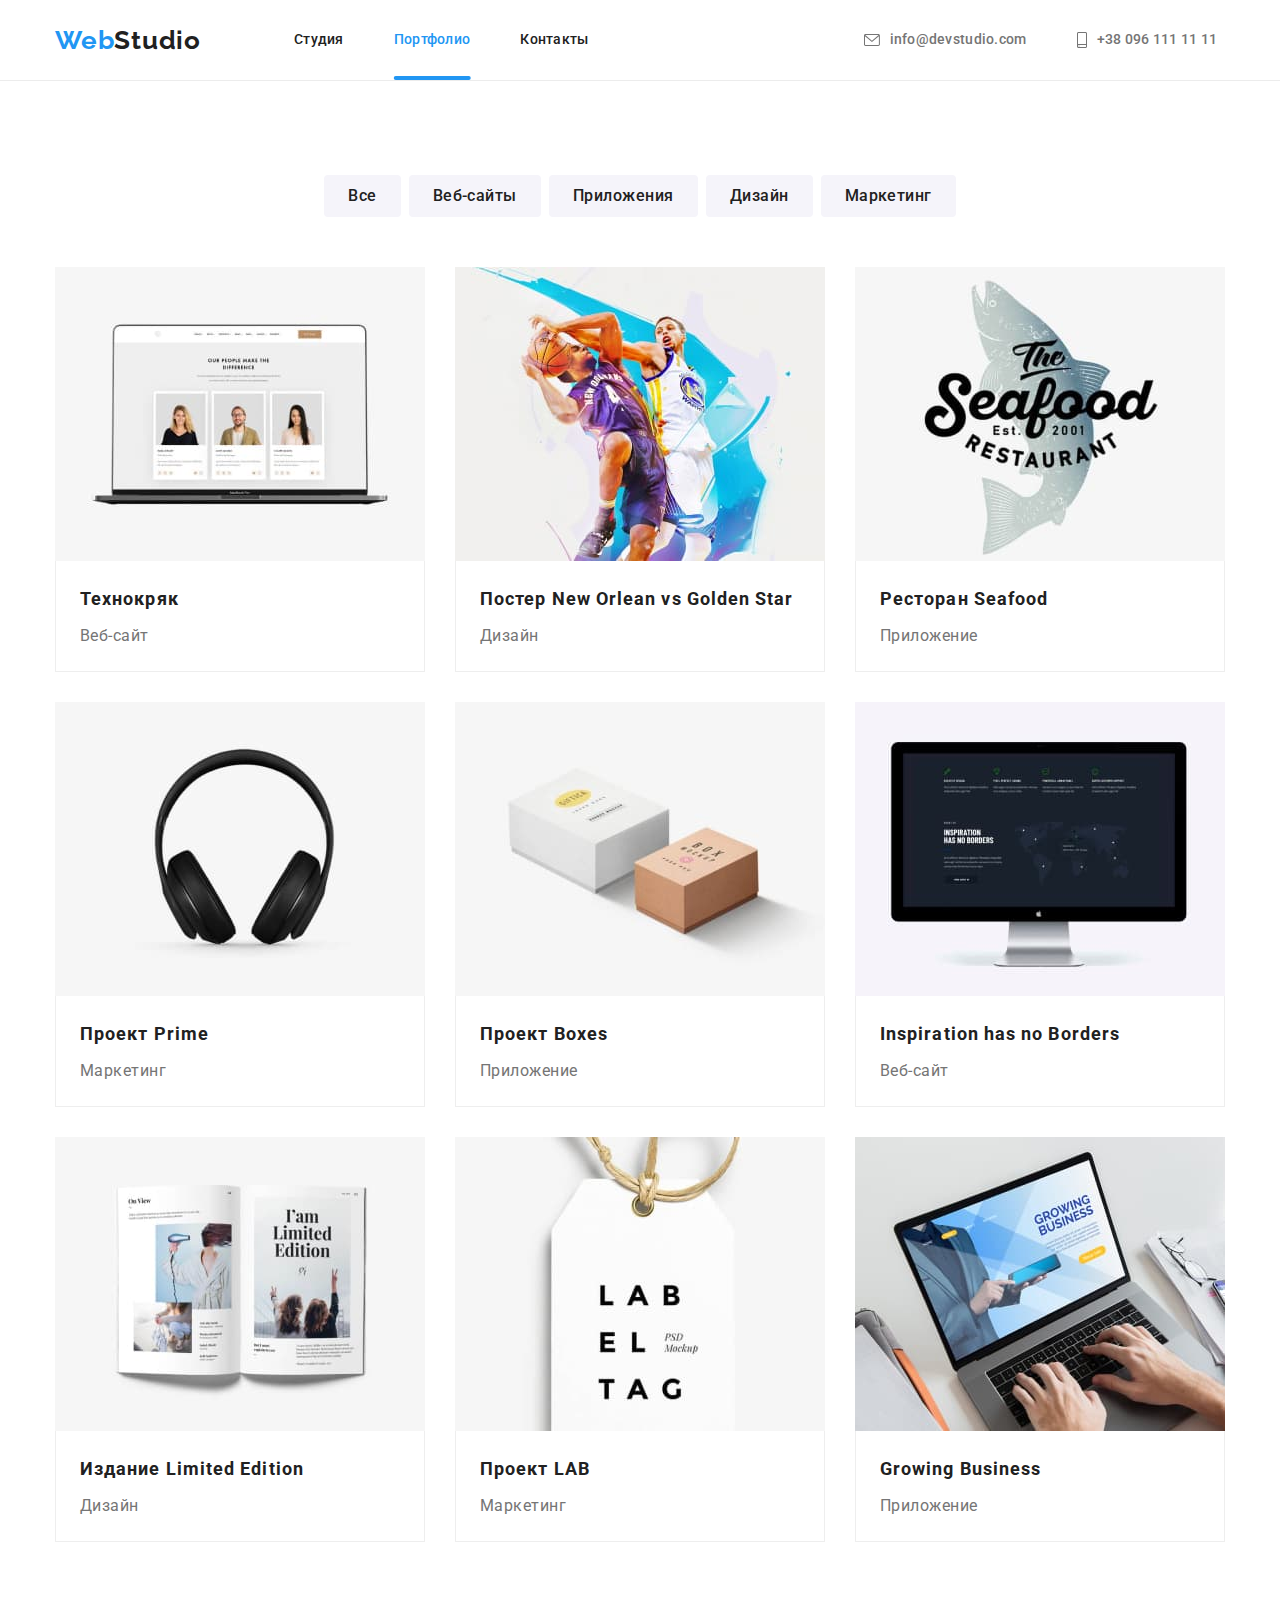
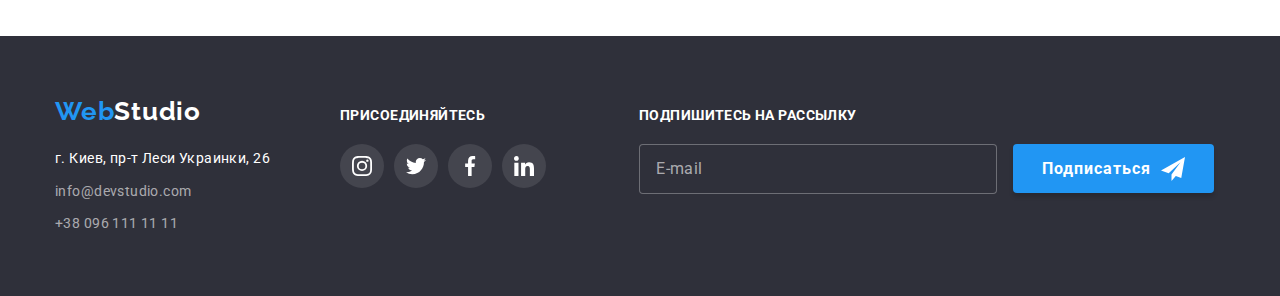
==== commit 91b72182: "Update links" ====
--- a/portfolio.html
+++ b/portfolio.html
@@ -20,7 +20,7 @@
     <header class="page-header">
       <div class="page-header__menu container">
         <nav class="site-nav">
-          <a class="logo" href="/"
+          <a class="logo" data-burger-logo href="./"
             ><span class="logo--accent">Web</span>Studio</a
           >
           <button
@@ -119,7 +119,7 @@
           <!-- Work list -->
           <ul class="work-list">
             <li class="work-list__item">
-              <a href="/" class="work-list__link">
+              <a href="./" class="work-list__link">
                 <div class="work">
                   <img
                     class="work__image"
@@ -143,7 +143,7 @@
               </a>
             </li>
             <li class="work-list__item">
-              <a href="/" class="work-list__link">
+              <a href="./" class="work-list__link">
                 <div class="work">
                   <img
                     class="work__image"
@@ -167,7 +167,7 @@
               </a>
             </li>
             <li class="work-list__item">
-              <a href="/" class="work-list__link">
+              <a href="./" class="work-list__link">
                 <div class="work">
                   <img
                     class="work__image"
@@ -191,7 +191,7 @@
               </a>
             </li>
             <li class="work-list__item">
-              <a href="/" class="work-list__link">
+              <a href="./" class="work-list__link">
                 <div class="work">
                   <img
                     class="work__image"
@@ -215,7 +215,7 @@
               </a>
             </li>
             <li class="work-list__item">
-              <a href="/" class="work-list__link">
+              <a href="./" class="work-list__link">
                 <div class="work">
                   <img
                     class="work__image"
@@ -239,7 +239,7 @@
               </a>
             </li>
             <li class="work-list__item">
-              <a href="/" class="work-list__link">
+              <a href="./" class="work-list__link">
                 <div class="work">
                   <img
                     class="work__image"
@@ -263,7 +263,7 @@
               </a>
             </li>
             <li class="work-list__item">
-              <a href="/" class="work-list__link">
+              <a href="./" class="work-list__link">
                 <div class="work">
                   <img
                     class="work__image"
@@ -287,7 +287,7 @@
               </a>
             </li>
             <li class="work-list__item">
-              <a href="/" class="work-list__link">
+              <a href="./" class="work-list__link">
                 <div class="work">
                   <img
                     class="work__image"
@@ -311,7 +311,7 @@
               </a>
             </li>
             <li class="work-list__item">
-              <a href="/" class="work-list__link">
+              <a href="./" class="work-list__link">
                 <div class="work">
                   <img
                     class="work__image"
@@ -342,7 +342,7 @@
     <footer class="page-footer">
       <div class="container page-footer__container">
         <div class="page-footer__thumb">
-          <a class="page-footer__logo logo" href="/">
+          <a class="page-footer__logo logo" href="./">
             <span class="logo--accent">Web</span>Studio</a
           >
           <address class="address">г. Киев, пр-т Леси Украинки, 26</address>
@@ -365,7 +365,7 @@
             <ul class="social__list">
               <li class="social__item">
                 <a
-                  href="/"
+                  href="./"
                   class="social__link"
                   aria-label="Ссылка на Instagram"
                 >
@@ -375,7 +375,11 @@
                 </a>
               </li>
               <li class="social__item">
-                <a href="/" class="social__link" aria-label="Ссылка на Twitter">
+                <a
+                  href="./"
+                  class="social__link"
+                  aria-label="Ссылка на Twitter"
+                >
                   <svg class="social__icon">
                     <use href="./images/icons.svg#twitter"></use>
                   </svg>
@@ -383,7 +387,7 @@
               </li>
               <li class="social__item">
                 <a
-                  href="/"
+                  href="./"
                   class="social__link"
                   aria-label="Ссылка на Facebook"
                 >
@@ -394,7 +398,7 @@
               </li>
               <li class="social__item">
                 <a
-                  href="/"
+                  href="./"
                   class="social__link"
                   aria-label="Ссылка на LinkedIn"
                 >
--- a/css/main.min.css
+++ b/css/main.min.css
@@ -1,2 +1,2 @@
-.container{margin-left:auto;margin-right:auto;padding-left:15px;padding-right:15px}@media screen and (min-width: 480px){.container{width:480px}}@media screen and (min-width: 768px){.container{width:768px}}@media screen and (min-width: 1200px){.container{width:1200px}}.section{padding-top:60px;padding-bottom:60px}@media screen and (min-width: 1200px){.section{padding-top:94px;padding-bottom:94px}}.logo{color:#212121;font-family:Raleway,sans-serif;font-weight:700;font-size:24px;line-height:1.17;letter-spacing:0.03em;-webkit-transition:color 250ms cubic-bezier(0.4, 0, 0.2, 1);transition:color 250ms cubic-bezier(0.4, 0, 0.2, 1)}.logo:hover,.logo:focus{color:#2196f3}@media screen and (min-width: 1200px){.logo{font-size:26px;line-height:1.19}}.logo--accent{color:#2196f3}.page-footer__logo{display:block;margin-bottom:20px;color:#fff}.page-footer__logo:hover,.page-footer__logo:focus{color:#2196f3}.page-header{position:relative;border-bottom:1px solid #ececec}.page-header__menu{display:-webkit-box;display:-ms-flexbox;display:flex;-webkit-box-align:center;-ms-flex-align:center;align-items:center}.site-nav{display:-webkit-box;display:-ms-flexbox;display:flex;-webkit-box-align:center;-ms-flex-align:center;align-items:center;-webkit-box-pack:justify;-ms-flex-pack:justify;justify-content:space-between}@media screen and (max-width: 767px){.site-nav{width:100%}}@media screen and (max-width: 767px){.site-nav__list{margin-bottom:306px}}@media screen and (min-width: 768px){.site-nav__list{display:-webkit-box;display:-ms-flexbox;display:flex;margin-left:88px}}@media screen and (min-width: 1200px){.site-nav__list{margin-left:93px}}.site-nav__item{position:relative}@media screen and (max-width: 767px){.site-nav__item{margin-bottom:32px}.site-nav__item:last-child{margin-bottom:0}}@media screen and (min-width: 768px){.site-nav__item{margin-right:50px}.site-nav__item:last-child{margin-right:0}}.site-nav__link{display:block;color:#212121;font-weight:500;font-size:14px;line-height:1.14;letter-spacing:0.02em;-webkit-transition:color 250ms cubic-bezier(0.4, 0, 0.2, 1);transition:color 250ms cubic-bezier(0.4, 0, 0.2, 1)}.site-nav__link:hover,.site-nav__link:focus{color:#2196f3}@media screen and (min-width: 768px){.site-nav__link{padding-top:32px;padding-bottom:32px}}@media screen and (max-width: 767px){.site-nav__link{font-size:40px;line-height:1.18}}.site-nav__link.current{color:#2196f3}@media screen and (min-width: 768px){.site-nav__link.current::after{display:inline-block;position:absolute;left:50%;bottom:0;-webkit-transform:translate(-50%);transform:translate(-50%);content:"";width:100%;height:4px;background-color:#2196f3;border-radius:2px}}@media screen and (max-width: 767px){.burger__menu.is-open .logo{display:none}}@media screen and (max-width: 767px){.contacts{margin-bottom:64px}}@media screen and (min-width: 768px){.contacts{display:-webkit-box;display:-ms-flexbox;display:flex;-webkit-box-orient:vertical;-webkit-box-direction:normal;-ms-flex-direction:column;flex-direction:column;-webkit-box-pack:center;-ms-flex-pack:center;justify-content:center}}@media screen and (min-width: 1200px){.contacts{-webkit-box-orient:horizontal;-webkit-box-direction:normal;-ms-flex-direction:row;flex-direction:row;-webkit-box-align:center;-ms-flex-align:center;align-items:center}}@media screen and (min-width: 1200px){.contacts__item{margin-right:50px}.contacts__item:last-child{margin-right:0}}@media screen and (max-width: 767px){.contacts__item{margin-bottom:32px}.contacts__item:last-child{margin-bottom:0}}.contacts__link{color:#757575;font-weight:500;font-size:14px;line-height:1.14;letter-spacing:0.02em;text-decoration:none;-webkit-transition:color 250ms cubic-bezier(0.4, 0, 0.2, 1);transition:color 250ms cubic-bezier(0.4, 0, 0.2, 1)}.contacts__link:hover,.contacts__link:focus{color:#2196f3}@media screen and (max-width: 767px){.contacts__link{font-size:24px;line-height:1.17}.contacts__link:hover,.contacts__link:focus{color:#2196f3;font-size:34px;line-height:1.18}}@media screen and (min-width: 768px){.contacts__link{display:-webkit-box;display:-ms-flexbox;display:flex;-webkit-box-align:center;-ms-flex-align:center;align-items:center;padding-top:5px;padding-bottom:5px}}@media screen and (min-width: 1200px){.contacts__link{padding-top:32px;padding-bottom:32px}}.contacts__icon{margin-right:10px;fill:currentColor}@media screen and (max-width: 767px){.contacts__icon{display:none}}@media screen and (max-width: 767px){.burger__menu{display:none;position:absolute;top:100%;left:0;padding:48px 40px;width:100%;background-color:#fff;padding:48px 40px}.burger__menu.is-open{display:block;padding-top:0}}@media screen and (min-width: 768px){.burger__menu{display:-webkit-box;display:-ms-flexbox;display:flex;-webkit-box-pack:justify;-ms-flex-pack:justify;justify-content:space-between;-webkit-box-flex:1;-ms-flex-positive:1;flex-grow:1}}.burger__button{display:-webkit-inline-box;display:-ms-inline-flexbox;display:inline-flex;margin:0;padding:0;border:none;background-color:transparent}.burger__button:focus,.burger__button:hover{color:#2196f3}.burger__button .burger-close{display:none}.burger__button.is-open .burger-close{display:block}.burger__button.is-open .burger-open{display:none}@media screen and (min-width: 768px){.burger__button{display:none}}.burger-social{display:-webkit-box;display:-ms-flexbox;display:flex}@media screen and (min-width: 768px){.burger-social{display:none}}.burger-social__item{position:relative;margin-right:10px;padding-left:10px}.burger-social__item:last-child{margin-right:0}.burger-social__item:first-child{padding-left:0}.burger-social__item:not(:first-child)::before{display:inline-block;position:absolute;left:-10px;bottom:10px;content:"";width:22px;border:1px solid rgba(33,33,33,0.2);-webkit-transform:rotate(90deg);transform:rotate(90deg)}.burger-social__link{color:#2196f3;font-weight:500;font-size:18px;line-height:1.22;letter-spacing:0.02em}.button{display:inline-block;color:#fff;background-color:#2196f3;font-family:inherit;font-weight:700;font-size:16px;line-height:1.87;letter-spacing:0.06em;border:1px transparent;border-radius:4px;cursor:pointer}.hero__button{padding:10px 32px}.footer-button{display:-webkit-box;display:-ms-flexbox;display:flex;-webkit-box-align:center;-ms-flex-align:center;align-items:center;padding:10px 29px;-webkit-box-shadow:0px 4px 4px rgba(0,0,0,0.15);box-shadow:0px 4px 4px rgba(0,0,0,0.15)}@media screen and (min-width: 768px) and (max-width: 1199px){.footer-button{margin-left:auto;margin-right:auto}}.modal-form__button{padding:10px 55px;-webkit-box-shadow:0px 4px 4px rgba(0,0,0,0.15);box-shadow:0px 4px 4px rgba(0,0,0,0.15)}.buttons__btn{display:inline-block;padding:6px 22px;border-radius:4px;border-color:transparent;color:#212121;background-color:#f5f4fa;font-family:inherit;font-weight:500;font-size:16px;line-height:1.62;text-align:center;letter-spacing:0.03em;cursor:pointer;-webkit-transition:color 250ms cubic-bezier(0.4, 0, 0.2, 1),background-color 250ms cubic-bezier(0.4, 0, 0.2, 1),-webkit-box-shadow 250ms cubic-bezier(0.4, 0, 0.2, 1);transition:color 250ms cubic-bezier(0.4, 0, 0.2, 1),background-color 250ms cubic-bezier(0.4, 0, 0.2, 1),-webkit-box-shadow 250ms cubic-bezier(0.4, 0, 0.2, 1);transition:color 250ms cubic-bezier(0.4, 0, 0.2, 1),background-color 250ms cubic-bezier(0.4, 0, 0.2, 1),box-shadow 250ms cubic-bezier(0.4, 0, 0.2, 1);transition:color 250ms cubic-bezier(0.4, 0, 0.2, 1),background-color 250ms cubic-bezier(0.4, 0, 0.2, 1),box-shadow 250ms cubic-bezier(0.4, 0, 0.2, 1),-webkit-box-shadow 250ms cubic-bezier(0.4, 0, 0.2, 1)}.buttons__btn:hover,.buttons__btn:focus{color:#fff;background-color:#2196f3;-webkit-box-shadow:0px 3px 1px rgba(0,0,0,0.1),0px 1px 2px rgba(0,0,0,0.08),0px 2px 2px rgba(0,0,0,0.12);box-shadow:0px 3px 1px rgba(0,0,0,0.1),0px 1px 2px rgba(0,0,0,0.08),0px 2px 2px rgba(0,0,0,0.12)}.hero{background-color:#2f303a;text-align:center}.hero__overlay{max-width:480px;height:400px;margin-left:auto;margin-right:auto;background-image:-webkit-gradient(linear, left top, right top, from(rgba(47,48,58,0.4)), to(rgba(47,48,58,0.4))),url(../../images/hero-mob.jpg);background-image:linear-gradient(to right, rgba(47,48,58,0.4), rgba(47,48,58,0.4)),url(../../images/hero-mob.jpg);background-size:cover;background-repeat:no-repeat;background-position:center}@media screen and (min-device-pixel-ratio: 2), (-webkit-min-device-pixel-ratio: 2), (min-resolution: 192dpi), (min-resolution: 2dppx){.hero__overlay{background-image:-webkit-gradient(linear, left top, right top, from(rgba(47,48,58,0.4)), to(rgba(47,48,58,0.4))),url(../../images/hero-mob@2x.jpg);background-image:linear-gradient(to right, rgba(47,48,58,0.4), rgba(47,48,58,0.4)),url(../../images/hero-mob@2x.jpg)}}@media screen and (min-width: 481px){.hero__overlay{max-width:768px;height:400px;background-image:-webkit-gradient(linear, left top, right top, from(rgba(47,48,58,0.4)), to(rgba(47,48,58,0.4))),url(../../images/hero-tab.jpg);background-image:linear-gradient(to right, rgba(47,48,58,0.4), rgba(47,48,58,0.4)),url(../../images/hero-tab.jpg)}}@media screen and (min-width: 481px) and (min-device-pixel-ratio: 2), screen and (min-width: 481px) and (-webkit-min-device-pixel-ratio: 2), screen and (min-width: 481px) and (min-resolution: 192dpi), screen and (min-width: 481px) and (min-resolution: 2dppx){.hero__overlay{background-image:-webkit-gradient(linear, left top, right top, from(rgba(47,48,58,0.4)), to(rgba(47,48,58,0.4))),url(../../images/hero-tab@2x.jpg);background-image:linear-gradient(to right, rgba(47,48,58,0.4), rgba(47,48,58,0.4)),url(../../images/hero-tab@2x.jpg)}}@media screen and (min-width: 481px) and (min-width: 769px){.hero__overlay{max-width:1600px;height:600px;background-image:-webkit-gradient(linear, left top, right top, from(rgba(47,48,58,0.4)), to(rgba(47,48,58,0.4))),url(../../images/hero-desk.jpg);background-image:linear-gradient(to right, rgba(47,48,58,0.4), rgba(47,48,58,0.4)),url(../../images/hero-desk.jpg)}}@media screen and (min-width: 481px) and (min-width: 769px) and (min-device-pixel-ratio: 2), screen and (min-width: 481px) and (min-width: 769px) and (-webkit-min-device-pixel-ratio: 2), screen and (min-width: 481px) and (min-width: 769px) and (min-resolution: 192dpi), screen and (min-width: 481px) and (min-width: 769px) and (min-resolution: 2dppx){.hero__overlay{background-image:-webkit-gradient(linear, left top, right top, from(rgba(47,48,58,0.4)), to(rgba(47,48,58,0.4))),url(../../images/hero-desk@2x.jpg);background-image:linear-gradient(to right, rgba(47,48,58,0.4), rgba(47,48,58,0.4)),url(../../images/hero-desk@2x.jpg)}}.hero__title{margin-left:auto;margin-right:auto;margin-bottom:30px;padding-top:118px;color:#fff;font-weight:900;font-size:26px;line-height:1.62;letter-spacing:0.06em;text-transform:uppercase}@media screen and (max-width: 480px){.hero__title{max-width:360px}}@media screen and (min-width: 481px){.hero__title{width:360px}}@media screen and (min-width: 1200px){.hero__title{width:696px;margin-bottom:40px;padding-top:200px;font-size:44px;line-height:1.36}}.benefits{padding-top:60px;padding-bottom:60px}@media screen and (min-width: 1200px){.benefits{padding-top:94px;padding-bottom:0}}@media screen and (min-width: 768px){.benefits__list{display:-webkit-box;display:-ms-flexbox;display:flex;-ms-flex-wrap:wrap;flex-wrap:wrap}}@media screen and (min-width: 1200px){.benefits__list{-ms-flex-wrap:nowrap;flex-wrap:nowrap}}.benefits__item{margin-bottom:30px}.benefits__item:last-child{margin-bottom:0}@media screen and (min-width: 768px) and (max-width: 1199px){.benefits__item{width:calc((100% - 30px) / 2);margin-right:30px}}@media screen and (min-width: 768px) and (max-width: 1199px){.benefits__item:nth-child(2n),.benefits__item:nth-child(4n){margin-right:0}}@media screen and (min-width: 768px) and (max-width: 1199px){.benefits__item:nth-child(3n),.benefits__item:nth-child(4n){margin-bottom:0}}@media screen and (min-width: 1200px){.benefits__item{width:calc((100% - 90px) / 4);margin-right:30px;margin-bottom:0}}@media screen and (min-width: 1200px){.benefits__item:nth-child(4n){margin-right:0}}.benefits__title{margin-top:0;margin-bottom:10px;color:#212121;font-weight:700;font-size:14px;line-height:1.14;letter-spacing:0.03em;text-transform:uppercase}.benefits__descr{font-size:14px;line-height:1.71;letter-spacing:0.03em}.benefits__icon-thumb{display:-webkit-box;display:-ms-flexbox;display:flex;-webkit-box-align:center;-ms-flex-align:center;align-items:center;-webkit-box-pack:center;-ms-flex-pack:center;justify-content:center;margin-right:auto;margin-left:auto;max-width:450px;height:120px;margin-bottom:30px;color:#212121;background-color:#f5f4fa}@media screen and (min-width: 768px){.benefits__icon-thumb{width:354px}}@media screen and (min-width: 1200px){.benefits__icon-thumb{width:270px}}.benefits__icon{width:70px;height:70px;color:currentColor}@media screen and (max-width: 1199px){.features{display:none}}.features__list{display:-webkit-box;display:-ms-flexbox;display:flex}.features__item{width:calc((100% - 60px) / 3);margin-right:30px}.features__item:nth-child(3n){margin-right:0}.features__title{margin-top:0;margin-bottom:50px;color:#212121;font-weight:700;font-size:36px;line-height:1.17;text-align:center;letter-spacing:0.03em}.features__item{position:relative}.features__text-thumb{display:-webkit-box;display:-ms-flexbox;display:flex;-webkit-box-align:center;-ms-flex-align:center;align-items:center;-webkit-box-pack:center;-ms-flex-pack:center;justify-content:center;position:absolute;left:0;bottom:0;width:100%;height:70px;background-color:rgba(47,48,58,0.8)}.features__text{font-weight:700;font-size:14px;line-height:1, 14;text-align:center;letter-spacing:0.03em;text-transform:uppercase;color:#fff}.team{background-color:#f5f4fa}.team__title{margin-top:0;margin-bottom:30px;color:#212121;font-weight:700;font-size:28px;line-height:1.18;text-align:center;letter-spacing:0.03em}@media screen and (min-width: 1200px){.team__title{margin-bottom:50px;font-size:36px;line-height:1.17}}@media screen and (min-width: 768px){.members__list{display:-webkit-box;display:-ms-flexbox;display:flex;-ms-flex-wrap:wrap;flex-wrap:wrap}}.members__item{margin-bottom:30px;background-color:#fff;text-align:center;-webkit-box-shadow:0px 1px 3px rgba(0,0,0,0.12),0px 1px 1px rgba(0,0,0,0.14),0px 2px 1px rgba(0,0,0,0.2);box-shadow:0px 1px 3px rgba(0,0,0,0.12),0px 1px 1px rgba(0,0,0,0.14),0px 2px 1px rgba(0,0,0,0.2);border-bottom-left-radius:4px;border-bottom-right-radius:4px}.members__item:last-child{margin-bottom:0}@media screen and (min-width: 768px) and (max-width: 1199px){.members__item{width:calc((100% - 30px) / 2);margin-right:30px}}@media screen and (min-width: 768px) and (max-width: 1199px){.members__item:nth-child(2n),.members__item:nth-child(4n){margin-right:0}}@media screen and (min-width: 768px) and (max-width: 1199px){.members__item:nth-child(3n),.members__item:nth-child(4n){margin-bottom:0}}@media screen and (min-width: 1200px){.members__item{width:calc((100% - 90px) / 4);margin-right:30px;margin-bottom:0}}@media screen and (min-width: 1200px){.members__item:nth-child(4n){margin-right:0}}.members__image{max-width:100%}.members__descr{padding-top:30px;padding-bottom:16px}.members__name{margin-bottom:10px;color:#212121;font-weight:500;font-size:16px;line-height:1.19;letter-spacing:0.03em}.members__position{color:#757575;font-size:16px;line-height:1.19;letter-spacing:0.03em}.members__social-thumb{display:-webkit-box;display:-ms-flexbox;display:flex;padding-bottom:24px;margin-left:auto;margin-right:auto;width:206px}@media screen and (min-width: 1200px){.members__social-thumb{padding-bottom:30px}}.social-links{display:-webkit-box;display:-ms-flexbox;display:flex;margin-left:auto;margin-right:auto}.social-links__item+.social-links__item{margin-left:10px}.social-links__link{display:-webkit-box;display:-ms-flexbox;display:flex;padding:0;-webkit-box-pack:center;-ms-flex-pack:center;justify-content:center;-webkit-box-align:center;-ms-flex-align:center;align-items:center;width:44px;height:44px;margin:0;color:#afb1b8;border-radius:50%;cursor:pointer;-webkit-transition:background-color 250ms cubic-bezier(0.4, 0, 0.2, 1),color 250ms cubic-bezier(0.4, 0, 0.2, 1);transition:background-color 250ms cubic-bezier(0.4, 0, 0.2, 1),color 250ms cubic-bezier(0.4, 0, 0.2, 1)}.social-links__link:hover,.social-links__link:focus{color:#fff;background-color:#2196f3}.social-links__icon{width:20px;height:20px;fill:currentColor}.clients__list{display:-webkit-box;display:-ms-flexbox;display:flex;-ms-flex-wrap:wrap;flex-wrap:wrap;margin-left:auto;margin-right:auto}.clients__title{margin-top:0;margin-bottom:30px;color:#212121;font-weight:700;font-size:28px;line-height:1.18;text-align:center;letter-spacing:0.03em}@media screen and (min-width: 1200px){.clients__title{margin-bottom:50px;font-size:36px;line-height:1.17}}@media screen and (max-width: 767px){.clients__item{width:calc((100% - 30px) / 2);margin-right:30px;margin-bottom:30px}}@media screen and (max-width: 767px){.clients__item:nth-child(2n),.clients__item:nth-child(4n),.clients__item:nth-child(6n){margin-right:0}}@media screen and (max-width: 767px){.clients__item:nth-child(5n),.clients__item:nth-child(6n){margin-bottom:0}}@media screen and (min-width: 768px) and (max-width: 1199px){.clients__item{width:calc((100% - 60px) / 3);margin-right:30px;margin-bottom:30px}}@media screen and (min-width: 768px) and (max-width: 1199px){.clients__item:nth-child(3n),.clients__item:nth-child(6n){margin-right:0}}@media screen and (min-width: 768px) and (max-width: 1199px){.clients__item:nth-child(4n),.clients__item:nth-child(5n),.clients__item:nth-child(6n){margin-bottom:0}}@media screen and (min-width: 1200px){.clients__item{width:calc((100% - 150px) / 6);margin-right:30px}}@media screen and (min-width: 1200px){.clients__item:nth-child(6n){margin-right:0}}.clients__thumb{display:-webkit-box;display:-ms-flexbox;display:flex;margin-left:auto;margin-right:auto}.clients__link{display:-webkit-box;display:-ms-flexbox;display:flex;padding:0;margin:0;-webkit-box-pack:center;-ms-flex-pack:center;justify-content:center;-webkit-box-align:center;-ms-flex-align:center;align-items:center;max-width:210px;height:92px;color:#afb1b8;border:1px solid #afb1b8;border-radius:4px;cursor:pointer;-webkit-transition:color 250ms cubic-bezier(0.4, 0, 0.2, 1),border-color 250ms cubic-bezier(0.4, 0, 0.2, 1);transition:color 250ms cubic-bezier(0.4, 0, 0.2, 1),border-color 250ms cubic-bezier(0.4, 0, 0.2, 1)}.clients__link:focus,.clients__link:hover{color:#2196f3;border-color:#2196f3}@media screen and (min-width: 768px){.clients__link{width:226px;margin-left:auto;margin-right:auto}}@media screen and (min-width: 1200px){.clients__link{width:170px}}.clients__icon{width:106px;height:60px;fill:currentColor}.page-footer{padding-top:60px;padding-bottom:60px;background-color:#2f303a}.page-footer__container{margin-left:auto;margin-right:auto}@media screen and (min-width: 768px){.page-footer__container{display:-webkit-box;display:-ms-flexbox;display:flex;-ms-flex-wrap:wrap;flex-wrap:wrap}}@media screen and (min-width: 1200px){.page-footer__container{-ms-flex-wrap:nowrap;flex-wrap:nowrap}}@media screen and (max-width: 1199px){.page-footer__thumb{text-align:center}}@media screen and (min-width: 768px) and (max-width: 1199px){.page-footer__thumb{padding-left:76px}}.social{display:block;width:206px}@media screen and (max-width: 767px){.social{margin:60px auto;text-align:center}}@media screen and (min-width: 768px) and (max-width: 1199px){.social{margin-left:165px;padding-right:89px;padding-top:5px}}@media screen and (min-width: 1200px){.social{margin-left:70px;padding-top:12px}}.social__title{margin-bottom:20px;color:#fff;font-weight:700;font-size:14px;line-height:1.14;letter-spacing:0.03em;text-transform:uppercase}@media screen and (min-width: 768px) and (max-width: 1199px){.social__title{padding-left:30px}}.social__thumb{display:-webkit-box;display:-ms-flexbox;display:flex;width:206px;margin-left:auto;margin-right:auto;color:#fff}.social__list{display:-webkit-box;display:-ms-flexbox;display:flex;margin-left:auto;margin-right:auto}.social__item+.social__item{margin-left:10px}.social__link{display:-webkit-box;display:-ms-flexbox;display:flex;padding:0;-webkit-box-pack:center;-ms-flex-pack:center;justify-content:center;-webkit-box-align:center;-ms-flex-align:center;align-items:center;width:44px;height:44px;margin:0;color:#fff;background-color:rgba(255,255,255,0.1);border-radius:50%;cursor:pointer;-webkit-transition:background-color 250ms cubic-bezier(0.4, 0, 0.2, 1),color 250ms cubic-bezier(0.4, 0, 0.2, 1);transition:background-color 250ms cubic-bezier(0.4, 0, 0.2, 1),color 250ms cubic-bezier(0.4, 0, 0.2, 1)}.social__link:hover,.social__link:focus{color:#fff;background-color:#2196f3}.social__icon{width:20px;height:20px;fill:currentColor}.contacts-list{display:block}.contacts-list__item+.contacts-list__item{margin-top:8px}@media screen and (min-width: 1200px){.contacts-list__item+.contacts-list__item{margin-top:9px}}.contacts-list__link{color:rgba(255,255,255,0.6);font-size:14px;line-height:1.71;letter-spacing:0.03em;text-decoration:none;-webkit-transition:color 250ms cubic-bezier(0.4, 0, 0.2, 1);transition:color 250ms cubic-bezier(0.4, 0, 0.2, 1)}.contacts-list__link:hover,.contacts-list__link:focus{color:#2196f3}.address{margin-bottom:9px;color:#fff;font-style:normal;font-size:14px;line-height:1.71;letter-spacing:0.03em}@media screen and (min-width: 768px) and (max-width: 1199px){.footer-form__container{margin-top:60px;margin-left:auto;margin-right:auto}}@media screen and (min-width: 1200px){.footer-form__container{display:-webkit-box;display:-ms-flexbox;display:flex;-webkit-box-orient:vertical;-webkit-box-direction:normal;-ms-flex-direction:column;flex-direction:column;margin-left:93px;padding-top:12px}}@media screen and (max-width: 1199px){.footer-form{text-align:center}}.footer-form__title{margin-bottom:20px;color:#fff;font-weight:700;font-size:14px;line-height:1.14;letter-spacing:0.03em;text-transform:uppercase}.footer-form__input{padding:15px 16px;color:#fff;background-color:#2f303a;border:1px solid rgba(255,255,255,0.3);border-radius:4px}.footer-form__input::-webkit-input-placeholder{color:rgba(255,255,255,0.6);font-size:16px;line-height:1.25;letter-spacing:0.03em}.footer-form__input:-ms-input-placeholder{color:rgba(255,255,255,0.6);font-size:16px;line-height:1.25;letter-spacing:0.03em}.footer-form__input::-ms-input-placeholder{color:rgba(255,255,255,0.6);font-size:16px;line-height:1.25;letter-spacing:0.03em}.footer-form__input::placeholder{color:rgba(255,255,255,0.6);font-size:16px;line-height:1.25;letter-spacing:0.03em}@media screen and (max-width: 479px){.footer-form__input{max-width:450px}}@media screen and (min-width: 480px){.footer-form__input{width:450px}}@media screen and (min-width: 1200px){.footer-form__input{width:358px}}.footer-form__icon{margin-left:10px;width:24px;height:24px;fill:currentColor}.footer-button__container{display:inline-block;margin-top:20px}@media screen and (min-width: 768px) and (max-width: 1199px){.footer-button__container{display:block}}@media screen and (min-width: 1200px){.footer-button__container{margin-left:12px;margin-top:0}}.backdrop{position:fixed;top:0;left:0;width:100%;height:100%;background-color:rgba(0,0,0,0.2);overflow-y:scroll;opacity:1;-webkit-transform:opacity 250ms cubic-bezier(0.4, 0, 0.2, 1);transform:opacity 250ms cubic-bezier(0.4, 0, 0.2, 1);-webkit-transition:opacity 500ms cubic-bezier(0.4, 0, 0.2, 1),-webkit-transform 500ms cubic-bezier(0.4, 0, 0.2, 1);transition:opacity 500ms cubic-bezier(0.4, 0, 0.2, 1),-webkit-transform 500ms cubic-bezier(0.4, 0, 0.2, 1);transition:transform 500ms cubic-bezier(0.4, 0, 0.2, 1),opacity 500ms cubic-bezier(0.4, 0, 0.2, 1);transition:transform 500ms cubic-bezier(0.4, 0, 0.2, 1),opacity 500ms cubic-bezier(0.4, 0, 0.2, 1),-webkit-transform 500ms cubic-bezier(0.4, 0, 0.2, 1)}@media screen and (max-width: 767px){.backdrop{padding:93px 15px}}.backdrop.is-hidden{opacity:0;pointer-events:none}.backdrop.is-hidden .modal-window{-webkit-transform:translate(-50%, -50%) scale(0.2);transform:translate(-50%, -50%) scale(0.2);opacity:0}.modal-window{max-width:450px;max-height:609px;background-color:#fff;-webkit-box-shadow:0px 1px 3px rgba(0,0,0,0.12),0px 1px 1px rgba(0,0,0,0.14),0px 2px 1px rgba(0,0,0,0.2);box-shadow:0px 1px 3px rgba(0,0,0,0.12),0px 1px 1px rgba(0,0,0,0.14),0px 2px 1px rgba(0,0,0,0.2);border-radius:4px;opacity:1;-webkit-transition:opacity 500ms cubic-bezier(0.4, 0, 0.2, 1),-webkit-transform 500ms cubic-bezier(0.4, 0, 0.2, 1);transition:opacity 500ms cubic-bezier(0.4, 0, 0.2, 1),-webkit-transform 500ms cubic-bezier(0.4, 0, 0.2, 1);transition:transform 500ms cubic-bezier(0.4, 0, 0.2, 1),opacity 500ms cubic-bezier(0.4, 0, 0.2, 1);transition:transform 500ms cubic-bezier(0.4, 0, 0.2, 1),opacity 500ms cubic-bezier(0.4, 0, 0.2, 1),-webkit-transform 500ms cubic-bezier(0.4, 0, 0.2, 1)}@media screen and (max-width: 767px){.modal-window{position:relative}}@media screen and (min-width: 768px){.modal-window{position:absolute;top:50%;left:50%;-webkit-transform:translate(-50%, -50%) scale(1);transform:translate(-50%, -50%) scale(1);min-width:450px;min-height:609px}}@media screen and (min-width: 1200px){.modal-window{min-width:528px;min-height:581px}}.modal-button{position:absolute;top:8px;right:8px;display:-webkit-box;display:-ms-flexbox;display:flex;-webkit-box-align:center;-ms-flex-align:center;align-items:center;-webkit-box-pack:center;-ms-flex-pack:center;justify-content:center;margin:0;padding:0;width:30px;height:30px;background-color:#fff;border:1px solid rgba(0,0,0,0.1);border-radius:50%;cursor:pointer;-webkit-transition:color 250ms cubic-bezier(0.4, 0, 0.2, 1);transition:color 250ms cubic-bezier(0.4, 0, 0.2, 1)}.modal-button:focus{color:#2196f3}.modal-button__icon{width:11px;height:11px;fill:currentColor}.modal-form{margin-left:auto;margin-right:auto;padding:40px}@media screen and (min-width: 768px){.modal-form{width:450px;height:609px}}@media screen and (min-width: 1200px){.modal-form{width:528px;height:581px}}.modal-form__title{margin-bottom:12px;color:#212121;font-weight:700;font-size:20px;line-height:1.5;text-align:center;letter-spacing:0.03em}@media screen and (min-width: 1200px){.modal-form__title{line-height:1.15}}.modal-form__container{position:relative;display:-webkit-box;display:-ms-flexbox;display:flex;-webkit-box-orient:vertical;-webkit-box-direction:normal;-ms-flex-direction:column;flex-direction:column;margin-bottom:10px}.modal-form__label{margin-bottom:4px;color:#757575;font-size:12px;line-height:1.17;letter-spacing:0.01em}.modal-form__input{margin:0;padding-top:11px;padding-bottom:11px;padding-left:42px;height:40px;border:1px solid rgba(33,33,33,0.2);border-radius:4px}.modal-form__input:focus{border-color:#2196f3;outline:#2196f3}.modal-form__icon{display:inline-block;position:absolute;top:29px;left:12px;width:18px;height:18px;fill:currentColor}.modal-form__comment{display:-webkit-box;display:-ms-flexbox;display:flex;-webkit-box-orient:vertical;-webkit-box-direction:normal;-ms-flex-direction:column;flex-direction:column;margin-bottom:20px}.modal-form__textarea{resize:none;padding:12px 16px;width:100%;height:120px;border:1px solid rgba(33,33,33,0.2);border-radius:4px}.modal-form__textarea::-webkit-input-placeholder{color:rgba(117,117,117,0.5);font-size:12px;line-height:1.17;letter-spacing:0.01em}.modal-form__textarea:-ms-input-placeholder{color:rgba(117,117,117,0.5);font-size:12px;line-height:1.17;letter-spacing:0.01em}.modal-form__textarea::-ms-input-placeholder{color:rgba(117,117,117,0.5);font-size:12px;line-height:1.17;letter-spacing:0.01em}.modal-form__textarea::placeholder{color:rgba(117,117,117,0.5);font-size:12px;line-height:1.17;letter-spacing:0.01em}.modal-form__textarea:focus{border-color:#2196f3;outline:#2196f3}.modal-form__input+.modal-form__icon{-webkit-transition:fill 250ms cubic-bezier(0.4, 0, 0.2, 1);transition:fill 250ms cubic-bezier(0.4, 0, 0.2, 1)}.modal-form__input,.modal-form__textarea{-webkit-transition:border-color 250ms cubic-bezier(0.4, 0, 0.2, 1);transition:border-color 250ms cubic-bezier(0.4, 0, 0.2, 1)}.modal-form__input:focus+.modal-form__icon{fill:#2196f3}.modal-form__button-thumb{display:-webkit-box;display:-ms-flexbox;display:flex;-webkit-box-align:center;-ms-flex-align:center;align-items:center;-webkit-box-pack:center;-ms-flex-pack:center;justify-content:center}.policy{position:relative;display:inline-block;margin-bottom:30px;color:#757575;font-size:12px;line-height:1.17;letter-spacing:0.03em}@media screen and (min-width: 1200px){.policy{margin-left:12px;font-size:14px;line-height:1.71}}.policy__checkbox{-moz-appearance:none;-webkit-appearance:none;appearance:none;position:absolute}.policy__label{padding-left:23px}.policy__label::after{content:"";position:absolute;top:0;left:0;display:inline-block;width:16px;height:15px;border:2px solid #212121;border-radius:2px;-webkit-transition:border-color 250ms cubic-bezier(0.4, 0, 0.2, 1);transition:border-color 250ms cubic-bezier(0.4, 0, 0.2, 1)}@media screen and (min-width: 1200px){.policy__label::after{top:4px}}.policy__checkbox:focus+.policy__label::after{border-color:#2196f3;outline:#2196f3}.policy__checkbox:checked+.policy__label::after{width:16px;height:15px;background-image:url(../images/check.svg);background-position:50%,50%;background-size:cover;background-origin:padding-box;background-color:#2196f3;border:none}.policy__link{color:#2196f3;font-family:inherit;text-decoration:none;border-bottom:1px solid #2196f3}.portfolio-section{padding-top:60px;padding-bottom:60px}@media screen and (min-width: 1200px){.portfolio-section{padding-top:94px;padding-bottom:94px}}.buttons__list{margin-bottom:40px}@media screen and (min-width: 768px){.buttons__list{display:-webkit-box;display:-ms-flexbox;display:flex;-webkit-box-pack:center;-ms-flex-pack:center;justify-content:center;margin-bottom:30px}}@media screen and (min-width: 1200px){.buttons__list{margin-bottom:50px}}@media screen and (max-width: 767px){.buttons__item{display:inline-block;margin-right:8px}.buttons__item:nth-child(3n),.buttons__item:nth-child(5n){margin-right:0}.buttons__item:nth-child(4n),.buttons__item:nth-child(5n){margin-top:15px}}@media screen and (min-width: 768px){.buttons__item+.buttons__item{margin-left:8px}}@media screen and (min-width: 768px){.work-list{display:-webkit-box;display:-ms-flexbox;display:flex;-ms-flex-wrap:wrap;flex-wrap:wrap}}@media screen and (max-width: 767px){.work-list__item{margin-bottom:30px}.work-list__item:last-child{margin-bottom:0}}@media screen and (min-width: 768px) and (max-width: 1199px){.work-list__item{width:calc((100% - 30px) / 2);margin-right:30px;margin-bottom:30px}.work-list__item:nth-child(2n){margin-right:0}.work-list__item:nth-last-child(-n+2){margin-bottom:0}}@media screen and (min-width: 1200px){.work-list__item{width:calc((100% - 60px) / 3);margin-right:30px;margin-bottom:30px}.work-list__item:nth-child(3n){margin-right:0}.work-list__item:nth-last-child(-n+3){margin-bottom:0}}.work-list__link{display:block;color:inherit;-webkit-transition:-webkit-box-shadow 250ms cubic-bezier(0.4, 0, 0.2, 1);transition:-webkit-box-shadow 250ms cubic-bezier(0.4, 0, 0.2, 1);transition:box-shadow 250ms cubic-bezier(0.4, 0, 0.2, 1);transition:box-shadow 250ms cubic-bezier(0.4, 0, 0.2, 1), -webkit-box-shadow 250ms cubic-bezier(0.4, 0, 0.2, 1)}.work-list__link:hover{-webkit-box-shadow:0px 1px 1px rgba(0,0,0,0.12),0px 4px 4px rgba(0,0,0,0.06),1px 4px 6px rgba(0,0,0,0.16);box-shadow:0px 1px 1px rgba(0,0,0,0.12),0px 4px 4px rgba(0,0,0,0.06),1px 4px 6px rgba(0,0,0,0.16)}.work-list__link:hover .work__card,.work-list__link:focus .work__card{opacity:1;-webkit-transform:translateY(0%);transform:translateY(0%)}.work{position:relative;overflow:hidden}.work__image{max-width:450px}@media screen and (min-width: 480px){.work__image{width:450px}}@media screen and (min-width: 768px){.work__image{width:354px}}@media screen and (min-width: 1200px){.work__image{width:370px}}.work__card{display:-webkit-box;display:-ms-flexbox;display:flex;-webkit-box-align:center;-ms-flex-align:center;align-items:center;position:absolute;top:0;left:0;width:100%;height:100%;background-color:rgba(33,150,243,0.9);opacity:0;-webkit-transform:translateY(100%);transform:translateY(100%);-webkit-transition:opacity 250ms cubic-bezier(0.4, 0, 0.2, 1),-webkit-transform 250ms cubic-bezier(0.4, 0, 0.2, 1);transition:opacity 250ms cubic-bezier(0.4, 0, 0.2, 1),-webkit-transform 250ms cubic-bezier(0.4, 0, 0.2, 1);transition:opacity 250ms cubic-bezier(0.4, 0, 0.2, 1),transform 250ms cubic-bezier(0.4, 0, 0.2, 1);transition:opacity 250ms cubic-bezier(0.4, 0, 0.2, 1),transform 250ms cubic-bezier(0.4, 0, 0.2, 1),-webkit-transform 250ms cubic-bezier(0.4, 0, 0.2, 1)}.work__text{padding-left:24px;padding-right:24px;font-size:18px;line-height:1.56;letter-spacing:0.03em;color:#fff}.work__label{padding-left:24px;padding-right:24px;padding-top:20px;padding-bottom:20px;border-bottom:1px solid #eeeeee;border-left:1px solid #eeeeee;border-right:1px solid #eeeeee}@media screen and (min-width: 768px) and (max-width: 1199px){.work__label.first{padding-bottom:56px}}.work__title{margin-bottom:4px;color:#212121;font-weight:700;font-size:18px;line-height:2;letter-spacing:0.06em}.work__descr{color:#757575;font-size:16px;line-height:1.87;letter-spacing:0.03em}h1,h2,h3,h4,h5,h6,p{margin:0;padding:0}ul{margin:0;padding:0;list-style:none}a{text-decoration:none}body{max-width:1600px;margin-left:auto;margin-right:auto;font-family:Roboto,sans-serif}body.modal-open{overflow:hidden}img{display:block}
+.container{margin-left:auto;margin-right:auto;padding-left:15px;padding-right:15px}@media screen and (min-width: 480px){.container{width:480px}}@media screen and (min-width: 768px){.container{width:768px}}@media screen and (min-width: 1200px){.container{width:1200px}}.section{padding-top:60px;padding-bottom:60px}@media screen and (min-width: 1200px){.section{padding-top:94px;padding-bottom:94px}}.logo{color:#212121;font-family:Raleway,sans-serif;font-weight:700;font-size:24px;line-height:1.17;letter-spacing:0.03em;-webkit-transition:color 250ms cubic-bezier(0.4, 0, 0.2, 1);transition:color 250ms cubic-bezier(0.4, 0, 0.2, 1)}.logo:hover,.logo:focus{color:#2196f3}@media screen and (min-width: 1200px){.logo{font-size:26px;line-height:1.19}}.logo--accent{color:#2196f3}.page-footer__logo{display:block;margin-bottom:20px;color:#fff}.page-footer__logo:hover,.page-footer__logo:focus{color:#2196f3}.page-header{position:relative;border-bottom:1px solid #ececec}.page-header__menu{display:-webkit-box;display:-ms-flexbox;display:flex;-webkit-box-align:center;-ms-flex-align:center;align-items:center}.site-nav{display:-webkit-box;display:-ms-flexbox;display:flex;-webkit-box-align:center;-ms-flex-align:center;align-items:center;-webkit-box-pack:justify;-ms-flex-pack:justify;justify-content:space-between}@media screen and (max-width: 767px){.site-nav{width:100%}}@media screen and (max-width: 767px){.site-nav__list{margin-bottom:306px}}@media screen and (min-width: 768px){.site-nav__list{display:-webkit-box;display:-ms-flexbox;display:flex;margin-left:88px}}@media screen and (min-width: 1200px){.site-nav__list{margin-left:93px}}.site-nav__item{position:relative}@media screen and (max-width: 767px){.site-nav__item{margin-bottom:32px}.site-nav__item:last-child{margin-bottom:0}}@media screen and (min-width: 768px){.site-nav__item{margin-right:50px}.site-nav__item:last-child{margin-right:0}}.site-nav__link{display:block;color:#212121;font-weight:500;font-size:14px;line-height:1.14;letter-spacing:0.02em;-webkit-transition:color 250ms cubic-bezier(0.4, 0, 0.2, 1);transition:color 250ms cubic-bezier(0.4, 0, 0.2, 1)}.site-nav__link:hover,.site-nav__link:focus{color:#2196f3}@media screen and (min-width: 768px){.site-nav__link{padding-top:32px;padding-bottom:32px}}@media screen and (max-width: 767px){.site-nav__link{font-size:40px;line-height:1.18}}.site-nav__link.current{color:#2196f3}@media screen and (min-width: 768px){.site-nav__link.current::after{display:inline-block;position:absolute;left:50%;bottom:0;-webkit-transform:translate(-50%);transform:translate(-50%);content:"";width:100%;height:4px;background-color:#2196f3;border-radius:2px}}@media screen and (max-width: 767px){.burger__menu.is-open .logo{display:none}}@media screen and (max-width: 767px){.contacts{margin-bottom:64px}}@media screen and (min-width: 768px){.contacts{display:-webkit-box;display:-ms-flexbox;display:flex;-webkit-box-orient:vertical;-webkit-box-direction:normal;-ms-flex-direction:column;flex-direction:column;-webkit-box-pack:center;-ms-flex-pack:center;justify-content:center;margin-left:84px}}@media screen and (min-width: 1200px){.contacts{-webkit-box-orient:horizontal;-webkit-box-direction:normal;-ms-flex-direction:row;flex-direction:row;-webkit-box-align:center;-ms-flex-align:center;align-items:center;margin-left:275px}}@media screen and (min-width: 1200px){.contacts__item{margin-right:50px}.contacts__item:last-child{margin-right:0}}@media screen and (max-width: 767px){.contacts__item{margin-bottom:32px}.contacts__item:last-child{margin-bottom:0}}.contacts__link{color:#757575;font-weight:500;font-size:12px;line-height:1.17;letter-spacing:0.02em;text-decoration:none;-webkit-transition:color 250ms cubic-bezier(0.4, 0, 0.2, 1);transition:color 250ms cubic-bezier(0.4, 0, 0.2, 1)}.contacts__link:hover,.contacts__link:focus{color:#2196f3}@media screen and (min-width: 1200px){.contacts__link{font-size:14px;line-height:1.14}}@media screen and (max-width: 767px){.contacts__link{font-size:24px;line-height:1.17}.contacts__link:hover,.contacts__link:focus{color:#2196f3;font-size:34px;line-height:1.18}}@media screen and (min-width: 768px){.contacts__link{display:-webkit-box;display:-ms-flexbox;display:flex;-webkit-box-align:center;-ms-flex-align:center;align-items:center;padding-top:5px;padding-bottom:5px}}@media screen and (min-width: 1200px){.contacts__link{padding-top:32px;padding-bottom:32px}}.contacts__icon{margin-right:8px;fill:currentColor}.contacts__icon.mail-icon{width:14px;height:10px}.contacts__icon.phone-icon{width:10px;height:14px}@media screen and (max-width: 767px){.contacts__icon{display:none}}@media screen and (min-width: 1200px){.contacts__icon{margin-right:10px}.contacts__icon.mail-icon{width:16px;height:12px}.contacts__icon.phone-icon{width:12px;height:16px}}@media screen and (max-width: 767px){.burger__menu{display:none;position:absolute;top:100%;left:0;padding:48px 40px;width:100%;background-color:#fff;padding:48px 40px;overflow-y:scroll}.burger__menu.is-open{display:block;padding-top:0;z-index:1}}@media screen and (min-width: 768px){.burger__menu{display:-webkit-box;display:-ms-flexbox;display:flex;-webkit-box-pack:justify;-ms-flex-pack:justify;justify-content:space-between;-webkit-box-flex:1;-ms-flex-positive:1;flex-grow:1}}.logo.is-open{opacity:0}.burger__button{display:-webkit-inline-box;display:-ms-inline-flexbox;display:inline-flex;margin:0;padding:4px 0;border:none;background-color:transparent}.burger__button .burger-close{display:none}.burger__button.is-open .burger-close{display:block}.burger__button.is-open .burger-open{display:none}.burger__button:hover .burger-open,.burger__button:focus .burger-open,.burger__button:focus .burger-close,.burger__button:hover .burger-close{fill:#2196f3}@media screen and (min-width: 768px){.burger__button{display:none}}.burger-social{display:-webkit-box;display:-ms-flexbox;display:flex}@media screen and (min-width: 768px){.burger-social{display:none}}.burger-social__item{position:relative;margin-right:10px;padding-left:10px}.burger-social__item:last-child{margin-right:0}.burger-social__item:first-child{padding-left:0}.burger-social__item:not(:first-child)::before{display:inline-block;position:absolute;left:-10px;bottom:10px;content:"";width:22px;border:1px solid rgba(33,33,33,0.2);-webkit-transform:rotate(90deg);transform:rotate(90deg)}.burger-social__link{color:#2196f3;font-weight:500;font-size:18px;line-height:1.22;letter-spacing:0.02em}@media screen and (max-width: 435px){.burger-social__link{font-size:15px}}.button{display:inline-block;color:#fff;background-color:#2196f3;font-family:inherit;font-weight:700;font-size:16px;line-height:1.87;letter-spacing:0.06em;border:1px transparent;border-radius:4px;cursor:pointer}.hero__button{padding:10px 32px}.footer-button{display:-webkit-box;display:-ms-flexbox;display:flex;-webkit-box-align:center;-ms-flex-align:center;align-items:center;padding:10px 29px;-webkit-box-shadow:0px 4px 4px rgba(0,0,0,0.15);box-shadow:0px 4px 4px rgba(0,0,0,0.15)}@media screen and (min-width: 768px) and (max-width: 1199px){.footer-button{margin-left:auto;margin-right:auto}}.modal-form__button{padding:10px 55px;-webkit-box-shadow:0px 4px 4px rgba(0,0,0,0.15);box-shadow:0px 4px 4px rgba(0,0,0,0.15)}.buttons__btn{display:inline-block;padding:6px 22px;border-radius:4px;border-color:transparent;color:#212121;background-color:#f5f4fa;font-family:inherit;font-weight:500;font-size:16px;line-height:1.62;text-align:center;letter-spacing:0.03em;cursor:pointer;-webkit-transition:color 250ms cubic-bezier(0.4, 0, 0.2, 1),background-color 250ms cubic-bezier(0.4, 0, 0.2, 1),-webkit-box-shadow 250ms cubic-bezier(0.4, 0, 0.2, 1);transition:color 250ms cubic-bezier(0.4, 0, 0.2, 1),background-color 250ms cubic-bezier(0.4, 0, 0.2, 1),-webkit-box-shadow 250ms cubic-bezier(0.4, 0, 0.2, 1);transition:color 250ms cubic-bezier(0.4, 0, 0.2, 1),background-color 250ms cubic-bezier(0.4, 0, 0.2, 1),box-shadow 250ms cubic-bezier(0.4, 0, 0.2, 1);transition:color 250ms cubic-bezier(0.4, 0, 0.2, 1),background-color 250ms cubic-bezier(0.4, 0, 0.2, 1),box-shadow 250ms cubic-bezier(0.4, 0, 0.2, 1),-webkit-box-shadow 250ms cubic-bezier(0.4, 0, 0.2, 1)}.buttons__btn:hover,.buttons__btn:focus{color:#fff;background-color:#2196f3;-webkit-box-shadow:0px 3px 1px rgba(0,0,0,0.1),0px 1px 2px rgba(0,0,0,0.08),0px 2px 2px rgba(0,0,0,0.12);box-shadow:0px 3px 1px rgba(0,0,0,0.1),0px 1px 2px rgba(0,0,0,0.08),0px 2px 2px rgba(0,0,0,0.12)}.hero{background-color:#2f303a;text-align:center}.hero__overlay{max-width:480px;height:400px;margin-left:auto;margin-right:auto;background-image:-webkit-gradient(linear, left top, right top, from(rgba(47,48,58,0.4)), to(rgba(47,48,58,0.4))),url(../images/hero-mob.jpg);background-image:linear-gradient(to right, rgba(47,48,58,0.4), rgba(47,48,58,0.4)),url(../images/hero-mob.jpg);background-size:cover;background-repeat:no-repeat;background-position:center}@media screen and (min-device-pixel-ratio: 2), (-webkit-min-device-pixel-ratio: 2), (min-resolution: 192dpi), (min-resolution: 2dppx){.hero__overlay{background-image:-webkit-gradient(linear, left top, right top, from(rgba(47,48,58,0.4)), to(rgba(47,48,58,0.4))),url(../images/hero-mob@2x.jpg);background-image:linear-gradient(to right, rgba(47,48,58,0.4), rgba(47,48,58,0.4)),url(../images/hero-mob@2x.jpg)}}@media screen and (min-width: 481px){.hero__overlay{max-width:768px;height:400px;background-image:-webkit-gradient(linear, left top, right top, from(rgba(47,48,58,0.4)), to(rgba(47,48,58,0.4))),url(../images/hero-tab.jpg);background-image:linear-gradient(to right, rgba(47,48,58,0.4), rgba(47,48,58,0.4)),url(../images/hero-tab.jpg)}}@media screen and (min-width: 481px) and (min-device-pixel-ratio: 2), screen and (min-width: 481px) and (-webkit-min-device-pixel-ratio: 2), screen and (min-width: 481px) and (min-resolution: 192dpi), screen and (min-width: 481px) and (min-resolution: 2dppx){.hero__overlay{background-image:-webkit-gradient(linear, left top, right top, from(rgba(47,48,58,0.4)), to(rgba(47,48,58,0.4))),url(../images/hero-tab@2x.jpg);background-image:linear-gradient(to right, rgba(47,48,58,0.4), rgba(47,48,58,0.4)),url(../images/hero-tab@2x.jpg)}}@media screen and (min-width: 481px) and (min-width: 769px){.hero__overlay{max-width:1600px;height:600px;background-image:-webkit-gradient(linear, left top, right top, from(rgba(47,48,58,0.4)), to(rgba(47,48,58,0.4))),url(../images/hero-desk.jpg);background-image:linear-gradient(to right, rgba(47,48,58,0.4), rgba(47,48,58,0.4)),url(../images/hero-desk.jpg)}}@media screen and (min-width: 481px) and (min-width: 769px) and (min-device-pixel-ratio: 2), screen and (min-width: 481px) and (min-width: 769px) and (-webkit-min-device-pixel-ratio: 2), screen and (min-width: 481px) and (min-width: 769px) and (min-resolution: 192dpi), screen and (min-width: 481px) and (min-width: 769px) and (min-resolution: 2dppx){.hero__overlay{background-image:-webkit-gradient(linear, left top, right top, from(rgba(47,48,58,0.4)), to(rgba(47,48,58,0.4))),url(../images/hero-desk@2x.jpg);background-image:linear-gradient(to right, rgba(47,48,58,0.4), rgba(47,48,58,0.4)),url(../images/hero-desk@2x.jpg)}}.hero__title{margin-left:auto;margin-right:auto;margin-bottom:30px;padding-top:118px;color:#fff;font-weight:900;font-size:26px;line-height:1.62;letter-spacing:0.06em;text-transform:uppercase}@media screen and (max-width: 480px){.hero__title{max-width:360px}}@media screen and (min-width: 481px){.hero__title{width:360px}}@media screen and (min-width: 1200px){.hero__title{width:696px;margin-bottom:40px;padding-top:200px;font-size:44px;line-height:1.36}}.benefits{padding-top:60px;padding-bottom:60px}@media screen and (min-width: 1200px){.benefits{padding-top:94px;padding-bottom:0}}@media screen and (min-width: 768px){.benefits__list{display:-webkit-box;display:-ms-flexbox;display:flex;-ms-flex-wrap:wrap;flex-wrap:wrap}}@media screen and (min-width: 1200px){.benefits__list{-ms-flex-wrap:nowrap;flex-wrap:nowrap}}.benefits__item{margin-bottom:30px}.benefits__item:last-child{margin-bottom:0}@media screen and (min-width: 768px) and (max-width: 1199px){.benefits__item{width:calc((100% - 30px) / 2);margin-right:30px}}@media screen and (min-width: 768px) and (max-width: 1199px){.benefits__item:nth-child(2n),.benefits__item:nth-child(4n){margin-right:0}}@media screen and (min-width: 768px) and (max-width: 1199px){.benefits__item:nth-child(3n),.benefits__item:nth-child(4n){margin-bottom:0}}@media screen and (min-width: 1200px){.benefits__item{width:calc((100% - 90px) / 4);margin-right:30px;margin-bottom:0}}@media screen and (min-width: 1200px){.benefits__item:nth-child(4n){margin-right:0}}.benefits__title{margin-top:0;margin-bottom:10px;color:#212121;font-weight:700;font-size:14px;line-height:1.14;letter-spacing:0.03em;text-transform:uppercase}.benefits__descr{font-size:14px;line-height:1.71;letter-spacing:0.03em}.benefits__icon-thumb{display:-webkit-box;display:-ms-flexbox;display:flex;-webkit-box-align:center;-ms-flex-align:center;align-items:center;-webkit-box-pack:center;-ms-flex-pack:center;justify-content:center;margin-right:auto;margin-left:auto;max-width:450px;height:120px;margin-bottom:30px;color:#212121;background-color:#f5f4fa}@media screen and (min-width: 768px){.benefits__icon-thumb{width:354px}}@media screen and (min-width: 1200px){.benefits__icon-thumb{width:270px}}.benefits__icon{width:70px;height:70px;color:currentColor}@media screen and (max-width: 1199px){.features{display:none}}.features__list{display:-webkit-box;display:-ms-flexbox;display:flex}.features__item{width:calc((100% - 60px) / 3);margin-right:30px}.features__item:nth-child(3n){margin-right:0}.features__title{margin-top:0;margin-bottom:50px;color:#212121;font-weight:700;font-size:36px;line-height:1.17;text-align:center;letter-spacing:0.03em}.features__item{position:relative}.features__text-thumb{display:-webkit-box;display:-ms-flexbox;display:flex;-webkit-box-align:center;-ms-flex-align:center;align-items:center;-webkit-box-pack:center;-ms-flex-pack:center;justify-content:center;position:absolute;left:0;bottom:0;width:100%;height:70px;background-color:rgba(47,48,58,0.8)}.features__text{font-weight:700;font-size:14px;line-height:1, 14;text-align:center;letter-spacing:0.03em;text-transform:uppercase;color:#fff}.team{background-color:#f5f4fa}.team__title{margin-top:0;margin-bottom:30px;color:#212121;font-weight:700;font-size:28px;line-height:1.18;text-align:center;letter-spacing:0.03em}@media screen and (min-width: 1200px){.team__title{margin-bottom:50px;font-size:36px;line-height:1.17}}@media screen and (min-width: 768px){.members__list{display:-webkit-box;display:-ms-flexbox;display:flex;-ms-flex-wrap:wrap;flex-wrap:wrap}}.members__item{margin-bottom:30px;background-color:#fff;text-align:center;-webkit-box-shadow:0px 1px 3px rgba(0,0,0,0.12),0px 1px 1px rgba(0,0,0,0.14),0px 2px 1px rgba(0,0,0,0.2);box-shadow:0px 1px 3px rgba(0,0,0,0.12),0px 1px 1px rgba(0,0,0,0.14),0px 2px 1px rgba(0,0,0,0.2);border-bottom-left-radius:4px;border-bottom-right-radius:4px}.members__item:last-child{margin-bottom:0}@media screen and (min-width: 768px) and (max-width: 1199px){.members__item{width:calc((100% - 30px) / 2);margin-right:30px}}@media screen and (min-width: 768px) and (max-width: 1199px){.members__item:nth-child(2n),.members__item:nth-child(4n){margin-right:0}}@media screen and (min-width: 768px) and (max-width: 1199px){.members__item:nth-child(3n),.members__item:nth-child(4n){margin-bottom:0}}@media screen and (min-width: 1200px){.members__item{width:calc((100% - 90px) / 4);margin-right:30px;margin-bottom:0}}@media screen and (min-width: 1200px){.members__item:nth-child(4n){margin-right:0}}.members__image{max-width:100%}.members__descr{padding-top:30px;padding-bottom:16px}.members__name{margin-bottom:10px;color:#212121;font-weight:500;font-size:16px;line-height:1.19;letter-spacing:0.03em}.members__position{color:#757575;font-size:16px;line-height:1.19;letter-spacing:0.03em}.members__social-thumb{display:-webkit-box;display:-ms-flexbox;display:flex;padding-bottom:24px;margin-left:auto;margin-right:auto;width:206px}@media screen and (min-width: 1200px){.members__social-thumb{padding-bottom:30px}}.social-links{display:-webkit-box;display:-ms-flexbox;display:flex;margin-left:auto;margin-right:auto}.social-links__item+.social-links__item{margin-left:10px}.social-links__link{display:-webkit-box;display:-ms-flexbox;display:flex;padding:0;-webkit-box-pack:center;-ms-flex-pack:center;justify-content:center;-webkit-box-align:center;-ms-flex-align:center;align-items:center;width:44px;height:44px;margin:0;color:#afb1b8;border-radius:50%;cursor:pointer;-webkit-transition:background-color 250ms cubic-bezier(0.4, 0, 0.2, 1),color 250ms cubic-bezier(0.4, 0, 0.2, 1);transition:background-color 250ms cubic-bezier(0.4, 0, 0.2, 1),color 250ms cubic-bezier(0.4, 0, 0.2, 1)}.social-links__link:hover,.social-links__link:focus{color:#fff;background-color:#2196f3}.social-links__icon{width:20px;height:20px;fill:currentColor}.clients__list{display:-webkit-box;display:-ms-flexbox;display:flex;-ms-flex-wrap:wrap;flex-wrap:wrap;margin-left:auto;margin-right:auto}.clients__title{margin-top:0;margin-bottom:30px;color:#212121;font-weight:700;font-size:28px;line-height:1.18;text-align:center;letter-spacing:0.03em}@media screen and (min-width: 1200px){.clients__title{margin-bottom:50px;font-size:36px;line-height:1.17}}@media screen and (max-width: 767px){.clients__item{width:calc((100% - 30px) / 2);margin-right:30px;margin-bottom:30px}}@media screen and (max-width: 767px){.clients__item:nth-child(2n),.clients__item:nth-child(4n),.clients__item:nth-child(6n){margin-right:0}}@media screen and (max-width: 767px){.clients__item:nth-child(5n),.clients__item:nth-child(6n){margin-bottom:0}}@media screen and (min-width: 768px) and (max-width: 1199px){.clients__item{width:calc((100% - 60px) / 3);margin-right:30px;margin-bottom:30px}}@media screen and (min-width: 768px) and (max-width: 1199px){.clients__item:nth-child(3n),.clients__item:nth-child(6n){margin-right:0}}@media screen and (min-width: 768px) and (max-width: 1199px){.clients__item:nth-child(4n),.clients__item:nth-child(5n),.clients__item:nth-child(6n){margin-bottom:0}}@media screen and (min-width: 1200px){.clients__item{width:calc((100% - 150px) / 6);margin-right:30px}}@media screen and (min-width: 1200px){.clients__item:nth-child(6n){margin-right:0}}.clients__thumb{display:-webkit-box;display:-ms-flexbox;display:flex;margin-left:auto;margin-right:auto}.clients__link{display:-webkit-box;display:-ms-flexbox;display:flex;padding:0;margin:0;-webkit-box-pack:center;-ms-flex-pack:center;justify-content:center;-webkit-box-align:center;-ms-flex-align:center;align-items:center;max-width:210px;height:92px;color:#afb1b8;border:1px solid #afb1b8;border-radius:4px;cursor:pointer;-webkit-transition:color 250ms cubic-bezier(0.4, 0, 0.2, 1),border-color 250ms cubic-bezier(0.4, 0, 0.2, 1);transition:color 250ms cubic-bezier(0.4, 0, 0.2, 1),border-color 250ms cubic-bezier(0.4, 0, 0.2, 1)}.clients__link:focus,.clients__link:hover{color:#2196f3;border-color:#2196f3}@media screen and (min-width: 768px){.clients__link{width:226px;margin-left:auto;margin-right:auto}}@media screen and (min-width: 1200px){.clients__link{width:170px}}.clients__icon{width:106px;height:60px;fill:currentColor}.page-footer{padding-top:60px;padding-bottom:60px;background-color:#2f303a}.page-footer__container{margin-left:auto;margin-right:auto}@media screen and (min-width: 768px){.page-footer__container{display:-webkit-box;display:-ms-flexbox;display:flex;-ms-flex-wrap:wrap;flex-wrap:wrap}}@media screen and (min-width: 1200px){.page-footer__container{-ms-flex-wrap:nowrap;flex-wrap:nowrap}}@media screen and (max-width: 1199px){.page-footer__thumb{text-align:center}}@media screen and (min-width: 768px) and (max-width: 1199px){.page-footer__thumb{padding-left:76px}}.social{display:block;width:206px}@media screen and (max-width: 767px){.social{margin:60px auto;text-align:center}}@media screen and (min-width: 768px) and (max-width: 1199px){.social{margin-left:165px;padding-right:89px;padding-top:5px}}@media screen and (min-width: 1200px){.social{margin-left:70px;padding-top:12px}}.social__title{margin-bottom:20px;color:#fff;font-weight:700;font-size:14px;line-height:1.14;letter-spacing:0.03em;text-transform:uppercase}@media screen and (min-width: 768px) and (max-width: 1199px){.social__title{padding-left:30px}}.social__thumb{display:-webkit-box;display:-ms-flexbox;display:flex;width:206px;margin-left:auto;margin-right:auto;color:#fff}.social__list{display:-webkit-box;display:-ms-flexbox;display:flex;margin-left:auto;margin-right:auto}.social__item+.social__item{margin-left:10px}.social__link{display:-webkit-box;display:-ms-flexbox;display:flex;padding:0;-webkit-box-pack:center;-ms-flex-pack:center;justify-content:center;-webkit-box-align:center;-ms-flex-align:center;align-items:center;width:44px;height:44px;margin:0;color:#fff;background-color:rgba(255,255,255,0.1);border-radius:50%;cursor:pointer;-webkit-transition:background-color 250ms cubic-bezier(0.4, 0, 0.2, 1),color 250ms cubic-bezier(0.4, 0, 0.2, 1);transition:background-color 250ms cubic-bezier(0.4, 0, 0.2, 1),color 250ms cubic-bezier(0.4, 0, 0.2, 1)}.social__link:hover,.social__link:focus{color:#fff;background-color:#2196f3}.social__icon{width:20px;height:20px;fill:currentColor}.contacts-list{display:block}.contacts-list__item+.contacts-list__item{margin-top:8px}@media screen and (min-width: 1200px){.contacts-list__item+.contacts-list__item{margin-top:9px}}.contacts-list__link{color:rgba(255,255,255,0.6);font-size:14px;line-height:1.71;letter-spacing:0.03em;text-decoration:none;-webkit-transition:color 250ms cubic-bezier(0.4, 0, 0.2, 1);transition:color 250ms cubic-bezier(0.4, 0, 0.2, 1)}.contacts-list__link:hover,.contacts-list__link:focus{color:#2196f3}.address{margin-bottom:9px;color:#fff;font-style:normal;font-size:14px;line-height:1.71;letter-spacing:0.03em}@media screen and (min-width: 768px) and (max-width: 1199px){.footer-form__container{margin-top:60px;margin-left:auto;margin-right:auto}}@media screen and (min-width: 1200px){.footer-form__container{display:-webkit-box;display:-ms-flexbox;display:flex;-webkit-box-orient:vertical;-webkit-box-direction:normal;-ms-flex-direction:column;flex-direction:column;margin-left:93px;padding-top:12px}}@media screen and (max-width: 1199px){.footer-form{text-align:center}}.footer-form__title{margin-bottom:20px;color:#fff;font-weight:700;font-size:14px;line-height:1.14;letter-spacing:0.03em;text-transform:uppercase}.footer-form__input{padding:15px 16px;color:#fff;background-color:#2f303a;border:1px solid rgba(255,255,255,0.3);border-radius:4px}.footer-form__input::-webkit-input-placeholder{color:rgba(255,255,255,0.6);font-size:16px;line-height:1.25;letter-spacing:0.03em}.footer-form__input:-ms-input-placeholder{color:rgba(255,255,255,0.6);font-size:16px;line-height:1.25;letter-spacing:0.03em}.footer-form__input::-ms-input-placeholder{color:rgba(255,255,255,0.6);font-size:16px;line-height:1.25;letter-spacing:0.03em}.footer-form__input::placeholder{color:rgba(255,255,255,0.6);font-size:16px;line-height:1.25;letter-spacing:0.03em}@media screen and (max-width: 479px){.footer-form__input{max-width:450px}}@media screen and (min-width: 480px){.footer-form__input{width:450px}}@media screen and (min-width: 1200px){.footer-form__input{width:358px}}.footer-form__icon{margin-left:10px;width:24px;height:24px;fill:currentColor}.footer-button__container{display:inline-block;margin-top:20px}@media screen and (min-width: 768px) and (max-width: 1199px){.footer-button__container{display:block}}@media screen and (min-width: 1200px){.footer-button__container{margin-left:12px;margin-top:0}}.backdrop{position:fixed;top:0;left:0;width:100%;height:100%;background-color:rgba(0,0,0,0.2);overflow-y:scroll;opacity:1;-webkit-transform:opacity 250ms cubic-bezier(0.4, 0, 0.2, 1);transform:opacity 250ms cubic-bezier(0.4, 0, 0.2, 1);-webkit-transition:opacity 500ms cubic-bezier(0.4, 0, 0.2, 1),-webkit-transform 500ms cubic-bezier(0.4, 0, 0.2, 1);transition:opacity 500ms cubic-bezier(0.4, 0, 0.2, 1),-webkit-transform 500ms cubic-bezier(0.4, 0, 0.2, 1);transition:transform 500ms cubic-bezier(0.4, 0, 0.2, 1),opacity 500ms cubic-bezier(0.4, 0, 0.2, 1);transition:transform 500ms cubic-bezier(0.4, 0, 0.2, 1),opacity 500ms cubic-bezier(0.4, 0, 0.2, 1),-webkit-transform 500ms cubic-bezier(0.4, 0, 0.2, 1)}@media screen and (max-width: 767px){.backdrop{padding:93px 15px}}.backdrop.is-hidden{opacity:0;pointer-events:none}.backdrop.is-hidden .modal-window{-webkit-transform:translate(-50%, -50%) scale(0.2);transform:translate(-50%, -50%) scale(0.2);opacity:0}.modal-window{max-width:450px;max-height:609px;background-color:#fff;-webkit-box-shadow:0px 1px 3px rgba(0,0,0,0.12),0px 1px 1px rgba(0,0,0,0.14),0px 2px 1px rgba(0,0,0,0.2);box-shadow:0px 1px 3px rgba(0,0,0,0.12),0px 1px 1px rgba(0,0,0,0.14),0px 2px 1px rgba(0,0,0,0.2);border-radius:4px;opacity:1;-webkit-transition:opacity 500ms cubic-bezier(0.4, 0, 0.2, 1),-webkit-transform 500ms cubic-bezier(0.4, 0, 0.2, 1);transition:opacity 500ms cubic-bezier(0.4, 0, 0.2, 1),-webkit-transform 500ms cubic-bezier(0.4, 0, 0.2, 1);transition:transform 500ms cubic-bezier(0.4, 0, 0.2, 1),opacity 500ms cubic-bezier(0.4, 0, 0.2, 1);transition:transform 500ms cubic-bezier(0.4, 0, 0.2, 1),opacity 500ms cubic-bezier(0.4, 0, 0.2, 1),-webkit-transform 500ms cubic-bezier(0.4, 0, 0.2, 1)}@media screen and (max-width: 767px){.modal-window{position:relative}}@media screen and (min-width: 768px){.modal-window{position:absolute;top:50%;left:50%;-webkit-transform:translate(-50%, -50%) scale(1);transform:translate(-50%, -50%) scale(1);min-width:450px;min-height:609px}}@media screen and (min-width: 1200px){.modal-window{min-width:528px;min-height:581px}}.modal-button{position:absolute;top:8px;right:8px;display:-webkit-box;display:-ms-flexbox;display:flex;-webkit-box-align:center;-ms-flex-align:center;align-items:center;-webkit-box-pack:center;-ms-flex-pack:center;justify-content:center;margin:0;padding:0;width:30px;height:30px;background-color:#fff;border:1px solid rgba(0,0,0,0.1);border-radius:50%;cursor:pointer;-webkit-transition:color 250ms cubic-bezier(0.4, 0, 0.2, 1);transition:color 250ms cubic-bezier(0.4, 0, 0.2, 1)}.modal-button:focus{color:#2196f3}.modal-button__icon{width:11px;height:11px;fill:currentColor}.modal-form{margin-left:auto;margin-right:auto;padding:40px}@media screen and (min-width: 768px){.modal-form{width:450px;height:609px}}@media screen and (min-width: 1200px){.modal-form{width:528px;height:581px}}.modal-form__title{margin-bottom:12px;color:#212121;font-weight:700;font-size:20px;line-height:1.5;text-align:center;letter-spacing:0.03em}@media screen and (min-width: 1200px){.modal-form__title{line-height:1.15}}.modal-form__container{position:relative;display:-webkit-box;display:-ms-flexbox;display:flex;-webkit-box-orient:vertical;-webkit-box-direction:normal;-ms-flex-direction:column;flex-direction:column;margin-bottom:10px}.modal-form__label{margin-bottom:4px;color:#757575;font-size:12px;line-height:1.17;letter-spacing:0.01em}.modal-form__input{margin:0;padding-top:11px;padding-bottom:11px;padding-left:42px;height:40px;border:1px solid rgba(33,33,33,0.2);border-radius:4px}.modal-form__input:focus{border-color:#2196f3;outline:#2196f3}.modal-form__icon{display:inline-block;position:absolute;top:29px;left:12px;width:18px;height:18px;fill:currentColor}.modal-form__comment{display:-webkit-box;display:-ms-flexbox;display:flex;-webkit-box-orient:vertical;-webkit-box-direction:normal;-ms-flex-direction:column;flex-direction:column;margin-bottom:20px}.modal-form__textarea{resize:none;padding:12px 16px;width:100%;height:120px;border:1px solid rgba(33,33,33,0.2);border-radius:4px}.modal-form__textarea::-webkit-input-placeholder{color:rgba(117,117,117,0.5);font-size:12px;line-height:1.17;letter-spacing:0.01em}.modal-form__textarea:-ms-input-placeholder{color:rgba(117,117,117,0.5);font-size:12px;line-height:1.17;letter-spacing:0.01em}.modal-form__textarea::-ms-input-placeholder{color:rgba(117,117,117,0.5);font-size:12px;line-height:1.17;letter-spacing:0.01em}.modal-form__textarea::placeholder{color:rgba(117,117,117,0.5);font-size:12px;line-height:1.17;letter-spacing:0.01em}.modal-form__textarea:focus{border-color:#2196f3;outline:#2196f3}.modal-form__input+.modal-form__icon{-webkit-transition:fill 250ms cubic-bezier(0.4, 0, 0.2, 1);transition:fill 250ms cubic-bezier(0.4, 0, 0.2, 1)}.modal-form__input,.modal-form__textarea{-webkit-transition:border-color 250ms cubic-bezier(0.4, 0, 0.2, 1);transition:border-color 250ms cubic-bezier(0.4, 0, 0.2, 1)}.modal-form__input:focus+.modal-form__icon{fill:#2196f3}.modal-form__button-thumb{display:-webkit-box;display:-ms-flexbox;display:flex;-webkit-box-align:center;-ms-flex-align:center;align-items:center;-webkit-box-pack:center;-ms-flex-pack:center;justify-content:center}.policy{position:relative;display:inline-block;margin-bottom:30px;color:#757575;font-size:12px;line-height:1.17;letter-spacing:0.03em}@media screen and (min-width: 1200px){.policy{margin-left:12px;font-size:14px;line-height:1.71}}.policy__checkbox{-moz-appearance:none;-webkit-appearance:none;appearance:none;position:absolute}.policy__label{padding-left:23px}.policy__label::after{content:"";position:absolute;top:0;left:0;display:inline-block;width:16px;height:15px;border:2px solid #212121;border-radius:2px;-webkit-transition:border-color 250ms cubic-bezier(0.4, 0, 0.2, 1);transition:border-color 250ms cubic-bezier(0.4, 0, 0.2, 1)}@media screen and (min-width: 1200px){.policy__label::after{top:4px}}.policy__checkbox:focus+.policy__label::after{border-color:#2196f3;outline:#2196f3}.policy__checkbox:checked+.policy__label::after{width:16px;height:15px;background-image:url(../images/check.svg);background-position:50%,50%;background-size:cover;background-origin:padding-box;background-color:#2196f3;border:none}.policy__link{color:#2196f3;font-family:inherit;text-decoration:none;border-bottom:1px solid #2196f3}.portfolio-section{padding-top:60px;padding-bottom:60px}@media screen and (min-width: 1200px){.portfolio-section{padding-top:94px;padding-bottom:94px}}.buttons__list{margin-bottom:40px}@media screen and (min-width: 768px){.buttons__list{display:-webkit-box;display:-ms-flexbox;display:flex;-webkit-box-pack:center;-ms-flex-pack:center;justify-content:center;margin-bottom:30px}}@media screen and (min-width: 1200px){.buttons__list{margin-bottom:50px}}@media screen and (max-width: 767px){.buttons__item{display:inline-block;margin-right:8px}.buttons__item:nth-child(3n),.buttons__item:nth-child(5n){margin-right:0}.buttons__item:nth-child(4n),.buttons__item:nth-child(5n){margin-top:15px}}@media screen and (min-width: 768px){.buttons__item+.buttons__item{margin-left:8px}}@media screen and (min-width: 768px){.work-list{display:-webkit-box;display:-ms-flexbox;display:flex;-ms-flex-wrap:wrap;flex-wrap:wrap}}@media screen and (max-width: 767px){.work-list__item{margin-bottom:30px}.work-list__item:last-child{margin-bottom:0}}@media screen and (min-width: 768px) and (max-width: 1199px){.work-list__item{width:calc((100% - 30px) / 2);margin-right:30px;margin-bottom:30px}.work-list__item:nth-child(2n){margin-right:0}.work-list__item:nth-last-child(-n+2){margin-bottom:0}}@media screen and (min-width: 1200px){.work-list__item{width:calc((100% - 60px) / 3);margin-right:30px;margin-bottom:30px}.work-list__item:nth-child(3n){margin-right:0}.work-list__item:nth-last-child(-n+3){margin-bottom:0}}.work-list__link{display:block;color:inherit;-webkit-transition:-webkit-box-shadow 250ms cubic-bezier(0.4, 0, 0.2, 1);transition:-webkit-box-shadow 250ms cubic-bezier(0.4, 0, 0.2, 1);transition:box-shadow 250ms cubic-bezier(0.4, 0, 0.2, 1);transition:box-shadow 250ms cubic-bezier(0.4, 0, 0.2, 1), -webkit-box-shadow 250ms cubic-bezier(0.4, 0, 0.2, 1)}.work-list__link:hover{-webkit-box-shadow:0px 1px 1px rgba(0,0,0,0.12),0px 4px 4px rgba(0,0,0,0.06),1px 4px 6px rgba(0,0,0,0.16);box-shadow:0px 1px 1px rgba(0,0,0,0.12),0px 4px 4px rgba(0,0,0,0.06),1px 4px 6px rgba(0,0,0,0.16)}.work-list__link:hover .work__card,.work-list__link:focus .work__card{opacity:1;-webkit-transform:translateY(0%);transform:translateY(0%)}.work{position:relative;overflow:hidden}.work__image{max-width:450px}@media screen and (min-width: 480px){.work__image{width:450px}}@media screen and (min-width: 768px){.work__image{width:354px}}@media screen and (min-width: 1200px){.work__image{width:370px}}.work__card{display:-webkit-box;display:-ms-flexbox;display:flex;-webkit-box-align:center;-ms-flex-align:center;align-items:center;position:absolute;top:0;left:0;width:100%;height:100%;background-color:rgba(33,150,243,0.9);opacity:0;-webkit-transform:translateY(100%);transform:translateY(100%);-webkit-transition:opacity 250ms cubic-bezier(0.4, 0, 0.2, 1),-webkit-transform 250ms cubic-bezier(0.4, 0, 0.2, 1);transition:opacity 250ms cubic-bezier(0.4, 0, 0.2, 1),-webkit-transform 250ms cubic-bezier(0.4, 0, 0.2, 1);transition:opacity 250ms cubic-bezier(0.4, 0, 0.2, 1),transform 250ms cubic-bezier(0.4, 0, 0.2, 1);transition:opacity 250ms cubic-bezier(0.4, 0, 0.2, 1),transform 250ms cubic-bezier(0.4, 0, 0.2, 1),-webkit-transform 250ms cubic-bezier(0.4, 0, 0.2, 1)}.work__text{padding-left:24px;padding-right:24px;font-size:18px;line-height:1.56;letter-spacing:0.03em;color:#fff}.work__label{padding-left:24px;padding-right:24px;padding-top:20px;padding-bottom:20px;border-bottom:1px solid #eeeeee;border-left:1px solid #eeeeee;border-right:1px solid #eeeeee}@media screen and (min-width: 768px) and (max-width: 1199px){.work__label.first{padding-bottom:56px}}.work__title{margin-bottom:4px;color:#212121;font-weight:700;font-size:18px;line-height:2;letter-spacing:0.06em}.work__descr{color:#757575;font-size:16px;line-height:1.87;letter-spacing:0.03em}h1,h2,h3,h4,h5,h6,p{margin:0;padding:0}ul{margin:0;padding:0;list-style:none}a{text-decoration:none}body{max-width:1600px;margin-left:auto;margin-right:auto;font-family:Roboto,sans-serif}body.modal-open{overflow:hidden}img{display:block}
 /*# sourceMappingURL=main.min.css.map */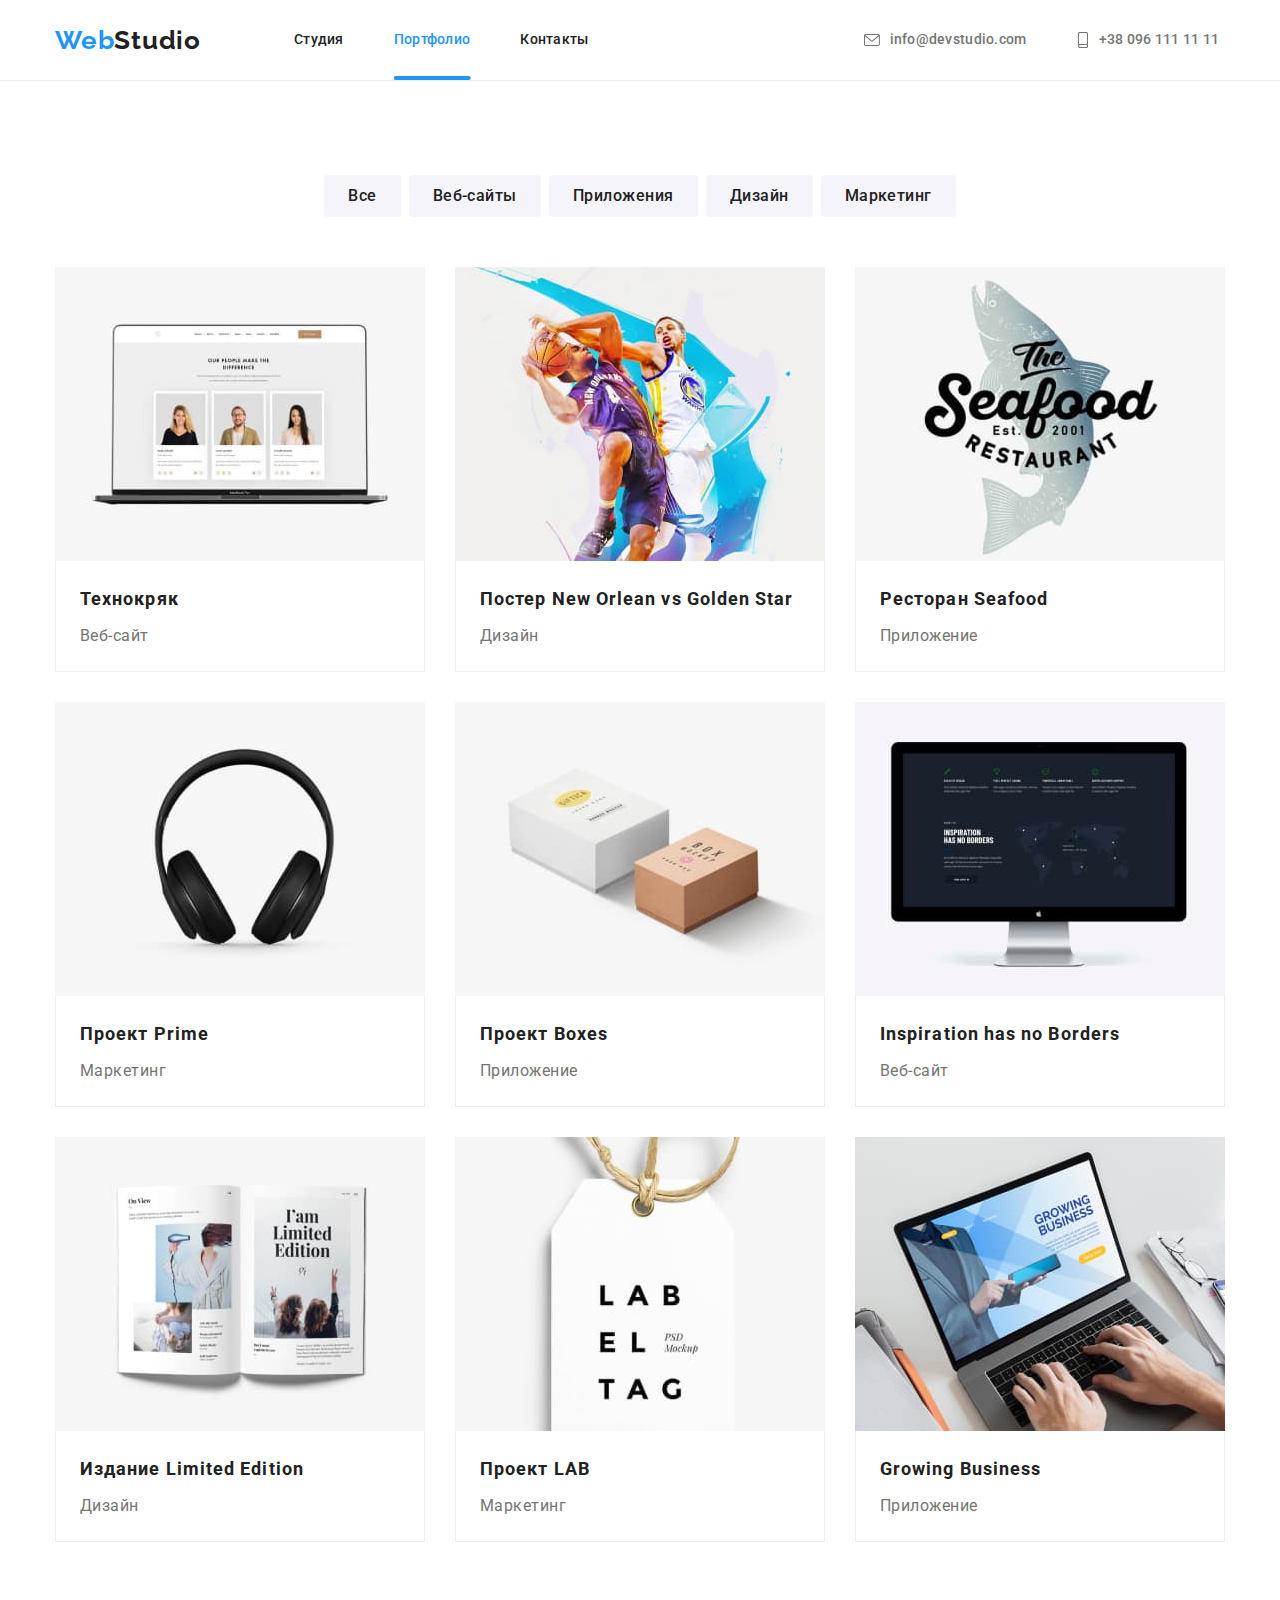
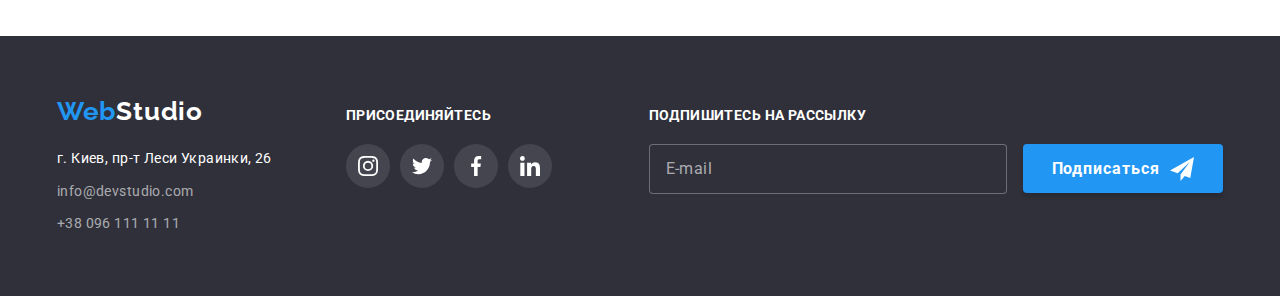
==== commit 06b5b27c: "Внесла правки" ====
--- a/portfolio.html
+++ b/portfolio.html
@@ -56,41 +56,43 @@
                 >
               </li>
               <li class="site-nav__item">
-                <a class="site-nav__link" href="./contacts">Контакты</a>
+                <a class="site-nav__link" href="./">Контакты</a>
               </li>
             </ul>
-            <ul class="contacts">
-              <li class="contacts__item">
-                <a class="contacts__link" href="mailto:info@devstudio.com">
-                  <svg class="contacts__icon" width="16px" height="12px">
-                    <use href="./images/icons.svg#mail"></use>
-                  </svg>
-                  info@devstudio.com</a
-                >
-              </li>
-              <li class="contacts__item">
-                <a class="contacts__link" href="tel:+380961111111">
-                  <svg class="contacts__icon" width="10px" height="16px">
-                    <use href="./images/icons.svg#phone"></use>
-                  </svg>
-                  +38 096 111 11 11</a
-                >
-              </li>
-            </ul>
-            <ul class="burger-social">
-              <li class="burger-social__item">
-                <a class="burger-social__link" href="./">Instagram</a>
-              </li>
-              <li class="burger-social__item">
-                <a class="burger-social__link" href="./">Twitter</a>
-              </li>
-              <li class="burger-social__item">
-                <a class="burger-social__link" href="./">Facebook</a>
-              </li>
-              <li class="burger-social__item">
-                <a class="burger-social__link" href="./">LinkedIn</a>
-              </li>
-            </ul>
+            <div class="site-nav__thumb">
+              <ul class="contacts">
+                <li class="contacts__item">
+                  <a class="contacts__link" href="mailto:info@devstudio.com">
+                    <svg class="contacts__icon mail-icon">
+                      <use href="./images/icons.svg#mail"></use>
+                    </svg>
+                    info@devstudio.com</a
+                  >
+                </li>
+                <li class="contacts__item">
+                  <a class="contacts__link" href="tel:+380961111111">
+                    <svg class="contacts__icon phone-icon">
+                      <use href="./images/icons.svg#phone"></use>
+                    </svg>
+                    +38 096 111 11 11</a
+                  >
+                </li>
+              </ul>
+              <ul class="burger-social">
+                <li class="burger-social__item">
+                  <a class="burger-social__link" href="./">Instagram</a>
+                </li>
+                <li class="burger-social__item">
+                  <a class="burger-social__link" href="./">Twitter</a>
+                </li>
+                <li class="burger-social__item">
+                  <a class="burger-social__link" href="./">Facebook</a>
+                </li>
+                <li class="burger-social__item">
+                  <a class="burger-social__link" href="./">LinkedIn</a>
+                </li>
+              </ul>
+            </div>
           </div>
         </nav>
       </div>
--- a/css/main.min.css
+++ b/css/main.min.css
@@ -1,2 +1,2 @@
-.container{margin-left:auto;margin-right:auto;padding-left:15px;padding-right:15px}@media screen and (min-width: 480px){.container{width:480px}}@media screen and (min-width: 768px){.container{width:768px}}@media screen and (min-width: 1200px){.container{width:1200px}}.section{padding-top:60px;padding-bottom:60px}@media screen and (min-width: 1200px){.section{padding-top:94px;padding-bottom:94px}}.logo{color:#212121;font-family:Raleway,sans-serif;font-weight:700;font-size:24px;line-height:1.17;letter-spacing:0.03em;-webkit-transition:color 250ms cubic-bezier(0.4, 0, 0.2, 1);transition:color 250ms cubic-bezier(0.4, 0, 0.2, 1)}.logo:hover,.logo:focus{color:#2196f3}@media screen and (min-width: 1200px){.logo{font-size:26px;line-height:1.19}}.logo--accent{color:#2196f3}.page-footer__logo{display:block;margin-bottom:20px;color:#fff}.page-footer__logo:hover,.page-footer__logo:focus{color:#2196f3}.page-header{position:relative;border-bottom:1px solid #ececec}.page-header__menu{display:-webkit-box;display:-ms-flexbox;display:flex;-webkit-box-align:center;-ms-flex-align:center;align-items:center}.site-nav{display:-webkit-box;display:-ms-flexbox;display:flex;-webkit-box-align:center;-ms-flex-align:center;align-items:center;-webkit-box-pack:justify;-ms-flex-pack:justify;justify-content:space-between}@media screen and (max-width: 767px){.site-nav{width:100%}}@media screen and (max-width: 767px){.site-nav__list{margin-bottom:306px}}@media screen and (min-width: 768px){.site-nav__list{display:-webkit-box;display:-ms-flexbox;display:flex;margin-left:88px}}@media screen and (min-width: 1200px){.site-nav__list{margin-left:93px}}.site-nav__item{position:relative}@media screen and (max-width: 767px){.site-nav__item{margin-bottom:32px}.site-nav__item:last-child{margin-bottom:0}}@media screen and (min-width: 768px){.site-nav__item{margin-right:50px}.site-nav__item:last-child{margin-right:0}}.site-nav__link{display:block;color:#212121;font-weight:500;font-size:14px;line-height:1.14;letter-spacing:0.02em;-webkit-transition:color 250ms cubic-bezier(0.4, 0, 0.2, 1);transition:color 250ms cubic-bezier(0.4, 0, 0.2, 1)}.site-nav__link:hover,.site-nav__link:focus{color:#2196f3}@media screen and (min-width: 768px){.site-nav__link{padding-top:32px;padding-bottom:32px}}@media screen and (max-width: 767px){.site-nav__link{font-size:40px;line-height:1.18}}.site-nav__link.current{color:#2196f3}@media screen and (min-width: 768px){.site-nav__link.current::after{display:inline-block;position:absolute;left:50%;bottom:0;-webkit-transform:translate(-50%);transform:translate(-50%);content:"";width:100%;height:4px;background-color:#2196f3;border-radius:2px}}@media screen and (max-width: 767px){.burger__menu.is-open .logo{display:none}}@media screen and (max-width: 767px){.contacts{margin-bottom:64px}}@media screen and (min-width: 768px){.contacts{display:-webkit-box;display:-ms-flexbox;display:flex;-webkit-box-orient:vertical;-webkit-box-direction:normal;-ms-flex-direction:column;flex-direction:column;-webkit-box-pack:center;-ms-flex-pack:center;justify-content:center;margin-left:84px}}@media screen and (min-width: 1200px){.contacts{-webkit-box-orient:horizontal;-webkit-box-direction:normal;-ms-flex-direction:row;flex-direction:row;-webkit-box-align:center;-ms-flex-align:center;align-items:center;margin-left:275px}}@media screen and (min-width: 1200px){.contacts__item{margin-right:50px}.contacts__item:last-child{margin-right:0}}@media screen and (max-width: 767px){.contacts__item{margin-bottom:32px}.contacts__item:last-child{margin-bottom:0}}.contacts__link{color:#757575;font-weight:500;font-size:12px;line-height:1.17;letter-spacing:0.02em;text-decoration:none;-webkit-transition:color 250ms cubic-bezier(0.4, 0, 0.2, 1);transition:color 250ms cubic-bezier(0.4, 0, 0.2, 1)}.contacts__link:hover,.contacts__link:focus{color:#2196f3}@media screen and (min-width: 1200px){.contacts__link{font-size:14px;line-height:1.14}}@media screen and (max-width: 767px){.contacts__link{font-size:24px;line-height:1.17}.contacts__link:hover,.contacts__link:focus{color:#2196f3;font-size:34px;line-height:1.18}}@media screen and (min-width: 768px){.contacts__link{display:-webkit-box;display:-ms-flexbox;display:flex;-webkit-box-align:center;-ms-flex-align:center;align-items:center;padding-top:5px;padding-bottom:5px}}@media screen and (min-width: 1200px){.contacts__link{padding-top:32px;padding-bottom:32px}}.contacts__icon{margin-right:8px;fill:currentColor}.contacts__icon.mail-icon{width:14px;height:10px}.contacts__icon.phone-icon{width:10px;height:14px}@media screen and (max-width: 767px){.contacts__icon{display:none}}@media screen and (min-width: 1200px){.contacts__icon{margin-right:10px}.contacts__icon.mail-icon{width:16px;height:12px}.contacts__icon.phone-icon{width:12px;height:16px}}@media screen and (max-width: 767px){.burger__menu{display:none;position:absolute;top:100%;left:0;padding:48px 40px;width:100%;background-color:#fff;padding:48px 40px;overflow-y:scroll}.burger__menu.is-open{display:block;padding-top:0;z-index:1}}@media screen and (min-width: 768px){.burger__menu{display:-webkit-box;display:-ms-flexbox;display:flex;-webkit-box-pack:justify;-ms-flex-pack:justify;justify-content:space-between;-webkit-box-flex:1;-ms-flex-positive:1;flex-grow:1}}.logo.is-open{opacity:0}.burger__button{display:-webkit-inline-box;display:-ms-inline-flexbox;display:inline-flex;margin:0;padding:4px 0;border:none;background-color:transparent}.burger__button .burger-close{display:none}.burger__button.is-open .burger-close{display:block}.burger__button.is-open .burger-open{display:none}.burger__button:hover .burger-open,.burger__button:focus .burger-open,.burger__button:focus .burger-close,.burger__button:hover .burger-close{fill:#2196f3}@media screen and (min-width: 768px){.burger__button{display:none}}.burger-social{display:-webkit-box;display:-ms-flexbox;display:flex}@media screen and (min-width: 768px){.burger-social{display:none}}.burger-social__item{position:relative;margin-right:10px;padding-left:10px}.burger-social__item:last-child{margin-right:0}.burger-social__item:first-child{padding-left:0}.burger-social__item:not(:first-child)::before{display:inline-block;position:absolute;left:-10px;bottom:10px;content:"";width:22px;border:1px solid rgba(33,33,33,0.2);-webkit-transform:rotate(90deg);transform:rotate(90deg)}.burger-social__link{color:#2196f3;font-weight:500;font-size:18px;line-height:1.22;letter-spacing:0.02em}@media screen and (max-width: 435px){.burger-social__link{font-size:15px}}.button{display:inline-block;color:#fff;background-color:#2196f3;font-family:inherit;font-weight:700;font-size:16px;line-height:1.87;letter-spacing:0.06em;border:1px transparent;border-radius:4px;cursor:pointer}.hero__button{padding:10px 32px}.footer-button{display:-webkit-box;display:-ms-flexbox;display:flex;-webkit-box-align:center;-ms-flex-align:center;align-items:center;padding:10px 29px;-webkit-box-shadow:0px 4px 4px rgba(0,0,0,0.15);box-shadow:0px 4px 4px rgba(0,0,0,0.15)}@media screen and (min-width: 768px) and (max-width: 1199px){.footer-button{margin-left:auto;margin-right:auto}}.modal-form__button{padding:10px 55px;-webkit-box-shadow:0px 4px 4px rgba(0,0,0,0.15);box-shadow:0px 4px 4px rgba(0,0,0,0.15)}.buttons__btn{display:inline-block;padding:6px 22px;border-radius:4px;border-color:transparent;color:#212121;background-color:#f5f4fa;font-family:inherit;font-weight:500;font-size:16px;line-height:1.62;text-align:center;letter-spacing:0.03em;cursor:pointer;-webkit-transition:color 250ms cubic-bezier(0.4, 0, 0.2, 1),background-color 250ms cubic-bezier(0.4, 0, 0.2, 1),-webkit-box-shadow 250ms cubic-bezier(0.4, 0, 0.2, 1);transition:color 250ms cubic-bezier(0.4, 0, 0.2, 1),background-color 250ms cubic-bezier(0.4, 0, 0.2, 1),-webkit-box-shadow 250ms cubic-bezier(0.4, 0, 0.2, 1);transition:color 250ms cubic-bezier(0.4, 0, 0.2, 1),background-color 250ms cubic-bezier(0.4, 0, 0.2, 1),box-shadow 250ms cubic-bezier(0.4, 0, 0.2, 1);transition:color 250ms cubic-bezier(0.4, 0, 0.2, 1),background-color 250ms cubic-bezier(0.4, 0, 0.2, 1),box-shadow 250ms cubic-bezier(0.4, 0, 0.2, 1),-webkit-box-shadow 250ms cubic-bezier(0.4, 0, 0.2, 1)}.buttons__btn:hover,.buttons__btn:focus{color:#fff;background-color:#2196f3;-webkit-box-shadow:0px 3px 1px rgba(0,0,0,0.1),0px 1px 2px rgba(0,0,0,0.08),0px 2px 2px rgba(0,0,0,0.12);box-shadow:0px 3px 1px rgba(0,0,0,0.1),0px 1px 2px rgba(0,0,0,0.08),0px 2px 2px rgba(0,0,0,0.12)}.hero{background-color:#2f303a;text-align:center}.hero__overlay{max-width:480px;height:400px;margin-left:auto;margin-right:auto;background-image:-webkit-gradient(linear, left top, right top, from(rgba(47,48,58,0.4)), to(rgba(47,48,58,0.4))),url(../images/hero-mob.jpg);background-image:linear-gradient(to right, rgba(47,48,58,0.4), rgba(47,48,58,0.4)),url(../images/hero-mob.jpg);background-size:cover;background-repeat:no-repeat;background-position:center}@media screen and (min-device-pixel-ratio: 2), (-webkit-min-device-pixel-ratio: 2), (min-resolution: 192dpi), (min-resolution: 2dppx){.hero__overlay{background-image:-webkit-gradient(linear, left top, right top, from(rgba(47,48,58,0.4)), to(rgba(47,48,58,0.4))),url(../images/hero-mob@2x.jpg);background-image:linear-gradient(to right, rgba(47,48,58,0.4), rgba(47,48,58,0.4)),url(../images/hero-mob@2x.jpg)}}@media screen and (min-width: 481px){.hero__overlay{max-width:768px;height:400px;background-image:-webkit-gradient(linear, left top, right top, from(rgba(47,48,58,0.4)), to(rgba(47,48,58,0.4))),url(../images/hero-tab.jpg);background-image:linear-gradient(to right, rgba(47,48,58,0.4), rgba(47,48,58,0.4)),url(../images/hero-tab.jpg)}}@media screen and (min-width: 481px) and (min-device-pixel-ratio: 2), screen and (min-width: 481px) and (-webkit-min-device-pixel-ratio: 2), screen and (min-width: 481px) and (min-resolution: 192dpi), screen and (min-width: 481px) and (min-resolution: 2dppx){.hero__overlay{background-image:-webkit-gradient(linear, left top, right top, from(rgba(47,48,58,0.4)), to(rgba(47,48,58,0.4))),url(../images/hero-tab@2x.jpg);background-image:linear-gradient(to right, rgba(47,48,58,0.4), rgba(47,48,58,0.4)),url(../images/hero-tab@2x.jpg)}}@media screen and (min-width: 481px) and (min-width: 769px){.hero__overlay{max-width:1600px;height:600px;background-image:-webkit-gradient(linear, left top, right top, from(rgba(47,48,58,0.4)), to(rgba(47,48,58,0.4))),url(../images/hero-desk.jpg);background-image:linear-gradient(to right, rgba(47,48,58,0.4), rgba(47,48,58,0.4)),url(../images/hero-desk.jpg)}}@media screen and (min-width: 481px) and (min-width: 769px) and (min-device-pixel-ratio: 2), screen and (min-width: 481px) and (min-width: 769px) and (-webkit-min-device-pixel-ratio: 2), screen and (min-width: 481px) and (min-width: 769px) and (min-resolution: 192dpi), screen and (min-width: 481px) and (min-width: 769px) and (min-resolution: 2dppx){.hero__overlay{background-image:-webkit-gradient(linear, left top, right top, from(rgba(47,48,58,0.4)), to(rgba(47,48,58,0.4))),url(../images/hero-desk@2x.jpg);background-image:linear-gradient(to right, rgba(47,48,58,0.4), rgba(47,48,58,0.4)),url(../images/hero-desk@2x.jpg)}}.hero__title{margin-left:auto;margin-right:auto;margin-bottom:30px;padding-top:118px;color:#fff;font-weight:900;font-size:26px;line-height:1.62;letter-spacing:0.06em;text-transform:uppercase}@media screen and (max-width: 480px){.hero__title{max-width:360px}}@media screen and (min-width: 481px){.hero__title{width:360px}}@media screen and (min-width: 1200px){.hero__title{width:696px;margin-bottom:40px;padding-top:200px;font-size:44px;line-height:1.36}}.benefits{padding-top:60px;padding-bottom:60px}@media screen and (min-width: 1200px){.benefits{padding-top:94px;padding-bottom:0}}@media screen and (min-width: 768px){.benefits__list{display:-webkit-box;display:-ms-flexbox;display:flex;-ms-flex-wrap:wrap;flex-wrap:wrap}}@media screen and (min-width: 1200px){.benefits__list{-ms-flex-wrap:nowrap;flex-wrap:nowrap}}.benefits__item{margin-bottom:30px}.benefits__item:last-child{margin-bottom:0}@media screen and (min-width: 768px) and (max-width: 1199px){.benefits__item{width:calc((100% - 30px) / 2);margin-right:30px}}@media screen and (min-width: 768px) and (max-width: 1199px){.benefits__item:nth-child(2n),.benefits__item:nth-child(4n){margin-right:0}}@media screen and (min-width: 768px) and (max-width: 1199px){.benefits__item:nth-child(3n),.benefits__item:nth-child(4n){margin-bottom:0}}@media screen and (min-width: 1200px){.benefits__item{width:calc((100% - 90px) / 4);margin-right:30px;margin-bottom:0}}@media screen and (min-width: 1200px){.benefits__item:nth-child(4n){margin-right:0}}.benefits__title{margin-top:0;margin-bottom:10px;color:#212121;font-weight:700;font-size:14px;line-height:1.14;letter-spacing:0.03em;text-transform:uppercase}.benefits__descr{font-size:14px;line-height:1.71;letter-spacing:0.03em}.benefits__icon-thumb{display:-webkit-box;display:-ms-flexbox;display:flex;-webkit-box-align:center;-ms-flex-align:center;align-items:center;-webkit-box-pack:center;-ms-flex-pack:center;justify-content:center;margin-right:auto;margin-left:auto;max-width:450px;height:120px;margin-bottom:30px;color:#212121;background-color:#f5f4fa}@media screen and (min-width: 768px){.benefits__icon-thumb{width:354px}}@media screen and (min-width: 1200px){.benefits__icon-thumb{width:270px}}.benefits__icon{width:70px;height:70px;color:currentColor}@media screen and (max-width: 1199px){.features{display:none}}.features__list{display:-webkit-box;display:-ms-flexbox;display:flex}.features__item{width:calc((100% - 60px) / 3);margin-right:30px}.features__item:nth-child(3n){margin-right:0}.features__title{margin-top:0;margin-bottom:50px;color:#212121;font-weight:700;font-size:36px;line-height:1.17;text-align:center;letter-spacing:0.03em}.features__item{position:relative}.features__text-thumb{display:-webkit-box;display:-ms-flexbox;display:flex;-webkit-box-align:center;-ms-flex-align:center;align-items:center;-webkit-box-pack:center;-ms-flex-pack:center;justify-content:center;position:absolute;left:0;bottom:0;width:100%;height:70px;background-color:rgba(47,48,58,0.8)}.features__text{font-weight:700;font-size:14px;line-height:1, 14;text-align:center;letter-spacing:0.03em;text-transform:uppercase;color:#fff}.team{background-color:#f5f4fa}.team__title{margin-top:0;margin-bottom:30px;color:#212121;font-weight:700;font-size:28px;line-height:1.18;text-align:center;letter-spacing:0.03em}@media screen and (min-width: 1200px){.team__title{margin-bottom:50px;font-size:36px;line-height:1.17}}@media screen and (min-width: 768px){.members__list{display:-webkit-box;display:-ms-flexbox;display:flex;-ms-flex-wrap:wrap;flex-wrap:wrap}}.members__item{margin-bottom:30px;background-color:#fff;text-align:center;-webkit-box-shadow:0px 1px 3px rgba(0,0,0,0.12),0px 1px 1px rgba(0,0,0,0.14),0px 2px 1px rgba(0,0,0,0.2);box-shadow:0px 1px 3px rgba(0,0,0,0.12),0px 1px 1px rgba(0,0,0,0.14),0px 2px 1px rgba(0,0,0,0.2);border-bottom-left-radius:4px;border-bottom-right-radius:4px}.members__item:last-child{margin-bottom:0}@media screen and (min-width: 768px) and (max-width: 1199px){.members__item{width:calc((100% - 30px) / 2);margin-right:30px}}@media screen and (min-width: 768px) and (max-width: 1199px){.members__item:nth-child(2n),.members__item:nth-child(4n){margin-right:0}}@media screen and (min-width: 768px) and (max-width: 1199px){.members__item:nth-child(3n),.members__item:nth-child(4n){margin-bottom:0}}@media screen and (min-width: 1200px){.members__item{width:calc((100% - 90px) / 4);margin-right:30px;margin-bottom:0}}@media screen and (min-width: 1200px){.members__item:nth-child(4n){margin-right:0}}.members__image{max-width:100%}.members__descr{padding-top:30px;padding-bottom:16px}.members__name{margin-bottom:10px;color:#212121;font-weight:500;font-size:16px;line-height:1.19;letter-spacing:0.03em}.members__position{color:#757575;font-size:16px;line-height:1.19;letter-spacing:0.03em}.members__social-thumb{display:-webkit-box;display:-ms-flexbox;display:flex;padding-bottom:24px;margin-left:auto;margin-right:auto;width:206px}@media screen and (min-width: 1200px){.members__social-thumb{padding-bottom:30px}}.social-links{display:-webkit-box;display:-ms-flexbox;display:flex;margin-left:auto;margin-right:auto}.social-links__item+.social-links__item{margin-left:10px}.social-links__link{display:-webkit-box;display:-ms-flexbox;display:flex;padding:0;-webkit-box-pack:center;-ms-flex-pack:center;justify-content:center;-webkit-box-align:center;-ms-flex-align:center;align-items:center;width:44px;height:44px;margin:0;color:#afb1b8;border-radius:50%;cursor:pointer;-webkit-transition:background-color 250ms cubic-bezier(0.4, 0, 0.2, 1),color 250ms cubic-bezier(0.4, 0, 0.2, 1);transition:background-color 250ms cubic-bezier(0.4, 0, 0.2, 1),color 250ms cubic-bezier(0.4, 0, 0.2, 1)}.social-links__link:hover,.social-links__link:focus{color:#fff;background-color:#2196f3}.social-links__icon{width:20px;height:20px;fill:currentColor}.clients__list{display:-webkit-box;display:-ms-flexbox;display:flex;-ms-flex-wrap:wrap;flex-wrap:wrap;margin-left:auto;margin-right:auto}.clients__title{margin-top:0;margin-bottom:30px;color:#212121;font-weight:700;font-size:28px;line-height:1.18;text-align:center;letter-spacing:0.03em}@media screen and (min-width: 1200px){.clients__title{margin-bottom:50px;font-size:36px;line-height:1.17}}@media screen and (max-width: 767px){.clients__item{width:calc((100% - 30px) / 2);margin-right:30px;margin-bottom:30px}}@media screen and (max-width: 767px){.clients__item:nth-child(2n),.clients__item:nth-child(4n),.clients__item:nth-child(6n){margin-right:0}}@media screen and (max-width: 767px){.clients__item:nth-child(5n),.clients__item:nth-child(6n){margin-bottom:0}}@media screen and (min-width: 768px) and (max-width: 1199px){.clients__item{width:calc((100% - 60px) / 3);margin-right:30px;margin-bottom:30px}}@media screen and (min-width: 768px) and (max-width: 1199px){.clients__item:nth-child(3n),.clients__item:nth-child(6n){margin-right:0}}@media screen and (min-width: 768px) and (max-width: 1199px){.clients__item:nth-child(4n),.clients__item:nth-child(5n),.clients__item:nth-child(6n){margin-bottom:0}}@media screen and (min-width: 1200px){.clients__item{width:calc((100% - 150px) / 6);margin-right:30px}}@media screen and (min-width: 1200px){.clients__item:nth-child(6n){margin-right:0}}.clients__thumb{display:-webkit-box;display:-ms-flexbox;display:flex;margin-left:auto;margin-right:auto}.clients__link{display:-webkit-box;display:-ms-flexbox;display:flex;padding:0;margin:0;-webkit-box-pack:center;-ms-flex-pack:center;justify-content:center;-webkit-box-align:center;-ms-flex-align:center;align-items:center;max-width:210px;height:92px;color:#afb1b8;border:1px solid #afb1b8;border-radius:4px;cursor:pointer;-webkit-transition:color 250ms cubic-bezier(0.4, 0, 0.2, 1),border-color 250ms cubic-bezier(0.4, 0, 0.2, 1);transition:color 250ms cubic-bezier(0.4, 0, 0.2, 1),border-color 250ms cubic-bezier(0.4, 0, 0.2, 1)}.clients__link:focus,.clients__link:hover{color:#2196f3;border-color:#2196f3}@media screen and (min-width: 768px){.clients__link{width:226px;margin-left:auto;margin-right:auto}}@media screen and (min-width: 1200px){.clients__link{width:170px}}.clients__icon{width:106px;height:60px;fill:currentColor}.page-footer{padding-top:60px;padding-bottom:60px;background-color:#2f303a}.page-footer__container{margin-left:auto;margin-right:auto}@media screen and (min-width: 768px){.page-footer__container{display:-webkit-box;display:-ms-flexbox;display:flex;-ms-flex-wrap:wrap;flex-wrap:wrap}}@media screen and (min-width: 1200px){.page-footer__container{-ms-flex-wrap:nowrap;flex-wrap:nowrap}}@media screen and (max-width: 1199px){.page-footer__thumb{text-align:center}}@media screen and (min-width: 768px) and (max-width: 1199px){.page-footer__thumb{padding-left:76px}}.social{display:block;width:206px}@media screen and (max-width: 767px){.social{margin:60px auto;text-align:center}}@media screen and (min-width: 768px) and (max-width: 1199px){.social{margin-left:165px;padding-right:89px;padding-top:5px}}@media screen and (min-width: 1200px){.social{margin-left:70px;padding-top:12px}}.social__title{margin-bottom:20px;color:#fff;font-weight:700;font-size:14px;line-height:1.14;letter-spacing:0.03em;text-transform:uppercase}@media screen and (min-width: 768px) and (max-width: 1199px){.social__title{padding-left:30px}}.social__thumb{display:-webkit-box;display:-ms-flexbox;display:flex;width:206px;margin-left:auto;margin-right:auto;color:#fff}.social__list{display:-webkit-box;display:-ms-flexbox;display:flex;margin-left:auto;margin-right:auto}.social__item+.social__item{margin-left:10px}.social__link{display:-webkit-box;display:-ms-flexbox;display:flex;padding:0;-webkit-box-pack:center;-ms-flex-pack:center;justify-content:center;-webkit-box-align:center;-ms-flex-align:center;align-items:center;width:44px;height:44px;margin:0;color:#fff;background-color:rgba(255,255,255,0.1);border-radius:50%;cursor:pointer;-webkit-transition:background-color 250ms cubic-bezier(0.4, 0, 0.2, 1),color 250ms cubic-bezier(0.4, 0, 0.2, 1);transition:background-color 250ms cubic-bezier(0.4, 0, 0.2, 1),color 250ms cubic-bezier(0.4, 0, 0.2, 1)}.social__link:hover,.social__link:focus{color:#fff;background-color:#2196f3}.social__icon{width:20px;height:20px;fill:currentColor}.contacts-list{display:block}.contacts-list__item+.contacts-list__item{margin-top:8px}@media screen and (min-width: 1200px){.contacts-list__item+.contacts-list__item{margin-top:9px}}.contacts-list__link{color:rgba(255,255,255,0.6);font-size:14px;line-height:1.71;letter-spacing:0.03em;text-decoration:none;-webkit-transition:color 250ms cubic-bezier(0.4, 0, 0.2, 1);transition:color 250ms cubic-bezier(0.4, 0, 0.2, 1)}.contacts-list__link:hover,.contacts-list__link:focus{color:#2196f3}.address{margin-bottom:9px;color:#fff;font-style:normal;font-size:14px;line-height:1.71;letter-spacing:0.03em}@media screen and (min-width: 768px) and (max-width: 1199px){.footer-form__container{margin-top:60px;margin-left:auto;margin-right:auto}}@media screen and (min-width: 1200px){.footer-form__container{display:-webkit-box;display:-ms-flexbox;display:flex;-webkit-box-orient:vertical;-webkit-box-direction:normal;-ms-flex-direction:column;flex-direction:column;margin-left:93px;padding-top:12px}}@media screen and (max-width: 1199px){.footer-form{text-align:center}}.footer-form__title{margin-bottom:20px;color:#fff;font-weight:700;font-size:14px;line-height:1.14;letter-spacing:0.03em;text-transform:uppercase}.footer-form__input{padding:15px 16px;color:#fff;background-color:#2f303a;border:1px solid rgba(255,255,255,0.3);border-radius:4px}.footer-form__input::-webkit-input-placeholder{color:rgba(255,255,255,0.6);font-size:16px;line-height:1.25;letter-spacing:0.03em}.footer-form__input:-ms-input-placeholder{color:rgba(255,255,255,0.6);font-size:16px;line-height:1.25;letter-spacing:0.03em}.footer-form__input::-ms-input-placeholder{color:rgba(255,255,255,0.6);font-size:16px;line-height:1.25;letter-spacing:0.03em}.footer-form__input::placeholder{color:rgba(255,255,255,0.6);font-size:16px;line-height:1.25;letter-spacing:0.03em}@media screen and (max-width: 479px){.footer-form__input{max-width:450px}}@media screen and (min-width: 480px){.footer-form__input{width:450px}}@media screen and (min-width: 1200px){.footer-form__input{width:358px}}.footer-form__icon{margin-left:10px;width:24px;height:24px;fill:currentColor}.footer-button__container{display:inline-block;margin-top:20px}@media screen and (min-width: 768px) and (max-width: 1199px){.footer-button__container{display:block}}@media screen and (min-width: 1200px){.footer-button__container{margin-left:12px;margin-top:0}}.backdrop{position:fixed;top:0;left:0;width:100%;height:100%;background-color:rgba(0,0,0,0.2);overflow-y:scroll;opacity:1;-webkit-transform:opacity 250ms cubic-bezier(0.4, 0, 0.2, 1);transform:opacity 250ms cubic-bezier(0.4, 0, 0.2, 1);-webkit-transition:opacity 500ms cubic-bezier(0.4, 0, 0.2, 1),-webkit-transform 500ms cubic-bezier(0.4, 0, 0.2, 1);transition:opacity 500ms cubic-bezier(0.4, 0, 0.2, 1),-webkit-transform 500ms cubic-bezier(0.4, 0, 0.2, 1);transition:transform 500ms cubic-bezier(0.4, 0, 0.2, 1),opacity 500ms cubic-bezier(0.4, 0, 0.2, 1);transition:transform 500ms cubic-bezier(0.4, 0, 0.2, 1),opacity 500ms cubic-bezier(0.4, 0, 0.2, 1),-webkit-transform 500ms cubic-bezier(0.4, 0, 0.2, 1)}@media screen and (max-width: 767px){.backdrop{padding:93px 15px}}.backdrop.is-hidden{opacity:0;pointer-events:none}.backdrop.is-hidden .modal-window{-webkit-transform:translate(-50%, -50%) scale(0.2);transform:translate(-50%, -50%) scale(0.2);opacity:0}.modal-window{max-width:450px;max-height:609px;background-color:#fff;-webkit-box-shadow:0px 1px 3px rgba(0,0,0,0.12),0px 1px 1px rgba(0,0,0,0.14),0px 2px 1px rgba(0,0,0,0.2);box-shadow:0px 1px 3px rgba(0,0,0,0.12),0px 1px 1px rgba(0,0,0,0.14),0px 2px 1px rgba(0,0,0,0.2);border-radius:4px;opacity:1;-webkit-transition:opacity 500ms cubic-bezier(0.4, 0, 0.2, 1),-webkit-transform 500ms cubic-bezier(0.4, 0, 0.2, 1);transition:opacity 500ms cubic-bezier(0.4, 0, 0.2, 1),-webkit-transform 500ms cubic-bezier(0.4, 0, 0.2, 1);transition:transform 500ms cubic-bezier(0.4, 0, 0.2, 1),opacity 500ms cubic-bezier(0.4, 0, 0.2, 1);transition:transform 500ms cubic-bezier(0.4, 0, 0.2, 1),opacity 500ms cubic-bezier(0.4, 0, 0.2, 1),-webkit-transform 500ms cubic-bezier(0.4, 0, 0.2, 1)}@media screen and (max-width: 767px){.modal-window{position:relative}}@media screen and (min-width: 768px){.modal-window{position:absolute;top:50%;left:50%;-webkit-transform:translate(-50%, -50%) scale(1);transform:translate(-50%, -50%) scale(1);min-width:450px;min-height:609px}}@media screen and (min-width: 1200px){.modal-window{min-width:528px;min-height:581px}}.modal-button{position:absolute;top:8px;right:8px;display:-webkit-box;display:-ms-flexbox;display:flex;-webkit-box-align:center;-ms-flex-align:center;align-items:center;-webkit-box-pack:center;-ms-flex-pack:center;justify-content:center;margin:0;padding:0;width:30px;height:30px;background-color:#fff;border:1px solid rgba(0,0,0,0.1);border-radius:50%;cursor:pointer;-webkit-transition:color 250ms cubic-bezier(0.4, 0, 0.2, 1);transition:color 250ms cubic-bezier(0.4, 0, 0.2, 1)}.modal-button:focus{color:#2196f3}.modal-button__icon{width:11px;height:11px;fill:currentColor}.modal-form{margin-left:auto;margin-right:auto;padding:40px}@media screen and (min-width: 768px){.modal-form{width:450px;height:609px}}@media screen and (min-width: 1200px){.modal-form{width:528px;height:581px}}.modal-form__title{margin-bottom:12px;color:#212121;font-weight:700;font-size:20px;line-height:1.5;text-align:center;letter-spacing:0.03em}@media screen and (min-width: 1200px){.modal-form__title{line-height:1.15}}.modal-form__container{position:relative;display:-webkit-box;display:-ms-flexbox;display:flex;-webkit-box-orient:vertical;-webkit-box-direction:normal;-ms-flex-direction:column;flex-direction:column;margin-bottom:10px}.modal-form__label{margin-bottom:4px;color:#757575;font-size:12px;line-height:1.17;letter-spacing:0.01em}.modal-form__input{margin:0;padding-top:11px;padding-bottom:11px;padding-left:42px;height:40px;border:1px solid rgba(33,33,33,0.2);border-radius:4px}.modal-form__input:focus{border-color:#2196f3;outline:#2196f3}.modal-form__icon{display:inline-block;position:absolute;top:29px;left:12px;width:18px;height:18px;fill:currentColor}.modal-form__comment{display:-webkit-box;display:-ms-flexbox;display:flex;-webkit-box-orient:vertical;-webkit-box-direction:normal;-ms-flex-direction:column;flex-direction:column;margin-bottom:20px}.modal-form__textarea{resize:none;padding:12px 16px;width:100%;height:120px;border:1px solid rgba(33,33,33,0.2);border-radius:4px}.modal-form__textarea::-webkit-input-placeholder{color:rgba(117,117,117,0.5);font-size:12px;line-height:1.17;letter-spacing:0.01em}.modal-form__textarea:-ms-input-placeholder{color:rgba(117,117,117,0.5);font-size:12px;line-height:1.17;letter-spacing:0.01em}.modal-form__textarea::-ms-input-placeholder{color:rgba(117,117,117,0.5);font-size:12px;line-height:1.17;letter-spacing:0.01em}.modal-form__textarea::placeholder{color:rgba(117,117,117,0.5);font-size:12px;line-height:1.17;letter-spacing:0.01em}.modal-form__textarea:focus{border-color:#2196f3;outline:#2196f3}.modal-form__input+.modal-form__icon{-webkit-transition:fill 250ms cubic-bezier(0.4, 0, 0.2, 1);transition:fill 250ms cubic-bezier(0.4, 0, 0.2, 1)}.modal-form__input,.modal-form__textarea{-webkit-transition:border-color 250ms cubic-bezier(0.4, 0, 0.2, 1);transition:border-color 250ms cubic-bezier(0.4, 0, 0.2, 1)}.modal-form__input:focus+.modal-form__icon{fill:#2196f3}.modal-form__button-thumb{display:-webkit-box;display:-ms-flexbox;display:flex;-webkit-box-align:center;-ms-flex-align:center;align-items:center;-webkit-box-pack:center;-ms-flex-pack:center;justify-content:center}.policy{position:relative;display:inline-block;margin-bottom:30px;color:#757575;font-size:12px;line-height:1.17;letter-spacing:0.03em}@media screen and (min-width: 1200px){.policy{margin-left:12px;font-size:14px;line-height:1.71}}.policy__checkbox{-moz-appearance:none;-webkit-appearance:none;appearance:none;position:absolute}.policy__label{padding-left:23px}.policy__label::after{content:"";position:absolute;top:0;left:0;display:inline-block;width:16px;height:15px;border:2px solid #212121;border-radius:2px;-webkit-transition:border-color 250ms cubic-bezier(0.4, 0, 0.2, 1);transition:border-color 250ms cubic-bezier(0.4, 0, 0.2, 1)}@media screen and (min-width: 1200px){.policy__label::after{top:4px}}.policy__checkbox:focus+.policy__label::after{border-color:#2196f3;outline:#2196f3}.policy__checkbox:checked+.policy__label::after{width:16px;height:15px;background-image:url(../images/check.svg);background-position:50%,50%;background-size:cover;background-origin:padding-box;background-color:#2196f3;border:none}.policy__link{color:#2196f3;font-family:inherit;text-decoration:none;border-bottom:1px solid #2196f3}.portfolio-section{padding-top:60px;padding-bottom:60px}@media screen and (min-width: 1200px){.portfolio-section{padding-top:94px;padding-bottom:94px}}.buttons__list{margin-bottom:40px}@media screen and (min-width: 768px){.buttons__list{display:-webkit-box;display:-ms-flexbox;display:flex;-webkit-box-pack:center;-ms-flex-pack:center;justify-content:center;margin-bottom:30px}}@media screen and (min-width: 1200px){.buttons__list{margin-bottom:50px}}@media screen and (max-width: 767px){.buttons__item{display:inline-block;margin-right:8px}.buttons__item:nth-child(3n),.buttons__item:nth-child(5n){margin-right:0}.buttons__item:nth-child(4n),.buttons__item:nth-child(5n){margin-top:15px}}@media screen and (min-width: 768px){.buttons__item+.buttons__item{margin-left:8px}}@media screen and (min-width: 768px){.work-list{display:-webkit-box;display:-ms-flexbox;display:flex;-ms-flex-wrap:wrap;flex-wrap:wrap}}@media screen and (max-width: 767px){.work-list__item{margin-bottom:30px}.work-list__item:last-child{margin-bottom:0}}@media screen and (min-width: 768px) and (max-width: 1199px){.work-list__item{width:calc((100% - 30px) / 2);margin-right:30px;margin-bottom:30px}.work-list__item:nth-child(2n){margin-right:0}.work-list__item:nth-last-child(-n+2){margin-bottom:0}}@media screen and (min-width: 1200px){.work-list__item{width:calc((100% - 60px) / 3);margin-right:30px;margin-bottom:30px}.work-list__item:nth-child(3n){margin-right:0}.work-list__item:nth-last-child(-n+3){margin-bottom:0}}.work-list__link{display:block;color:inherit;-webkit-transition:-webkit-box-shadow 250ms cubic-bezier(0.4, 0, 0.2, 1);transition:-webkit-box-shadow 250ms cubic-bezier(0.4, 0, 0.2, 1);transition:box-shadow 250ms cubic-bezier(0.4, 0, 0.2, 1);transition:box-shadow 250ms cubic-bezier(0.4, 0, 0.2, 1), -webkit-box-shadow 250ms cubic-bezier(0.4, 0, 0.2, 1)}.work-list__link:hover{-webkit-box-shadow:0px 1px 1px rgba(0,0,0,0.12),0px 4px 4px rgba(0,0,0,0.06),1px 4px 6px rgba(0,0,0,0.16);box-shadow:0px 1px 1px rgba(0,0,0,0.12),0px 4px 4px rgba(0,0,0,0.06),1px 4px 6px rgba(0,0,0,0.16)}.work-list__link:hover .work__card,.work-list__link:focus .work__card{opacity:1;-webkit-transform:translateY(0%);transform:translateY(0%)}.work{position:relative;overflow:hidden}.work__image{max-width:450px}@media screen and (min-width: 480px){.work__image{width:450px}}@media screen and (min-width: 768px){.work__image{width:354px}}@media screen and (min-width: 1200px){.work__image{width:370px}}.work__card{display:-webkit-box;display:-ms-flexbox;display:flex;-webkit-box-align:center;-ms-flex-align:center;align-items:center;position:absolute;top:0;left:0;width:100%;height:100%;background-color:rgba(33,150,243,0.9);opacity:0;-webkit-transform:translateY(100%);transform:translateY(100%);-webkit-transition:opacity 250ms cubic-bezier(0.4, 0, 0.2, 1),-webkit-transform 250ms cubic-bezier(0.4, 0, 0.2, 1);transition:opacity 250ms cubic-bezier(0.4, 0, 0.2, 1),-webkit-transform 250ms cubic-bezier(0.4, 0, 0.2, 1);transition:opacity 250ms cubic-bezier(0.4, 0, 0.2, 1),transform 250ms cubic-bezier(0.4, 0, 0.2, 1);transition:opacity 250ms cubic-bezier(0.4, 0, 0.2, 1),transform 250ms cubic-bezier(0.4, 0, 0.2, 1),-webkit-transform 250ms cubic-bezier(0.4, 0, 0.2, 1)}.work__text{padding-left:24px;padding-right:24px;font-size:18px;line-height:1.56;letter-spacing:0.03em;color:#fff}.work__label{padding-left:24px;padding-right:24px;padding-top:20px;padding-bottom:20px;border-bottom:1px solid #eeeeee;border-left:1px solid #eeeeee;border-right:1px solid #eeeeee}@media screen and (min-width: 768px) and (max-width: 1199px){.work__label.first{padding-bottom:56px}}.work__title{margin-bottom:4px;color:#212121;font-weight:700;font-size:18px;line-height:2;letter-spacing:0.06em}.work__descr{color:#757575;font-size:16px;line-height:1.87;letter-spacing:0.03em}h1,h2,h3,h4,h5,h6,p{margin:0;padding:0}ul{margin:0;padding:0;list-style:none}a{text-decoration:none}body{max-width:1600px;margin-left:auto;margin-right:auto;font-family:Roboto,sans-serif}body.modal-open{overflow:hidden}img{display:block}
+.container{margin-left:auto;margin-right:auto;padding-left:15px;padding-right:15px}@media screen and (min-width: 480px){.container{width:480px}}@media screen and (min-width: 768px){.container{width:768px}}@media screen and (min-width: 1200px){.container{width:1200px}}.section{padding-top:60px;padding-bottom:60px}@media screen and (min-width: 1200px){.section{padding-top:94px;padding-bottom:94px}}.logo{color:#212121;font-family:Raleway,sans-serif;font-weight:700;font-size:24px;line-height:1.17;letter-spacing:0.03em;-webkit-transition:color 250ms cubic-bezier(0.4, 0, 0.2, 1);transition:color 250ms cubic-bezier(0.4, 0, 0.2, 1)}.logo:hover,.logo:focus{color:#2196f3}@media screen and (min-width: 1200px){.logo{font-size:26px;line-height:1.19}}.logo--accent{color:#2196f3}.page-footer__logo{display:block;margin-bottom:20px;color:#fff}.page-footer__logo:hover,.page-footer__logo:focus{color:#2196f3}.page-header{position:relative;border-bottom:1px solid #ececec}.page-header__menu{display:-webkit-box;display:-ms-flexbox;display:flex;-webkit-box-align:center;-ms-flex-align:center;align-items:center}.site-nav{display:-webkit-box;display:-ms-flexbox;display:flex;-webkit-box-align:center;-ms-flex-align:center;align-items:center;-webkit-box-pack:justify;-ms-flex-pack:justify;justify-content:space-between}@media screen and (max-width: 767px){.site-nav{width:100%}}@media screen and (min-width: 768px){.site-nav__thumb{display:-webkit-box;display:-ms-flexbox;display:flex;-webkit-box-align:center;-ms-flex-align:center;align-items:center}}@media screen and (max-width: 767px){.site-nav__list{margin-bottom:306px}}@media screen and (min-width: 768px){.site-nav__list{display:-webkit-box;display:-ms-flexbox;display:flex;margin-left:88px}}@media screen and (min-width: 1200px){.site-nav__list{margin-left:93px}}.site-nav__item{position:relative}@media screen and (max-width: 767px){.site-nav__item{margin-bottom:32px}.site-nav__item:last-child{margin-bottom:0}}@media screen and (min-width: 768px){.site-nav__item{margin-right:50px}.site-nav__item:last-child{margin-right:0}}.site-nav__link{display:block;color:#212121;font-weight:500;font-size:14px;line-height:1.14;letter-spacing:0.02em;-webkit-transition:color 250ms cubic-bezier(0.4, 0, 0.2, 1);transition:color 250ms cubic-bezier(0.4, 0, 0.2, 1)}.site-nav__link:hover,.site-nav__link:focus{color:#2196f3}@media screen and (min-width: 768px){.site-nav__link{padding-top:32px;padding-bottom:32px}}@media screen and (max-width: 767px){.site-nav__link{font-size:40px;line-height:1.18}}.site-nav__link.current{color:#2196f3}@media screen and (min-width: 768px){.site-nav__link.current::after{display:inline-block;position:absolute;left:50%;bottom:0;-webkit-transform:translate(-50%);transform:translate(-50%);content:"";width:100%;height:4px;background-color:#2196f3;border-radius:2px}}@media screen and (max-width: 767px){.burger__menu.is-open .logo{display:none}}@media screen and (max-width: 767px){.contacts{margin-bottom:64px}}@media screen and (min-width: 768px){.contacts{display:-webkit-box;display:-ms-flexbox;display:flex;-webkit-box-orient:vertical;-webkit-box-direction:normal;-ms-flex-direction:column;flex-direction:column;-webkit-box-pack:center;-ms-flex-pack:center;justify-content:center;margin-left:84px}}@media screen and (min-width: 1200px){.contacts{-webkit-box-orient:horizontal;-webkit-box-direction:normal;-ms-flex-direction:row;flex-direction:row;-webkit-box-align:center;-ms-flex-align:center;align-items:center;margin-left:275px}}@media screen and (min-width: 1200px){.contacts__item{margin-right:50px}.contacts__item:last-child{margin-right:0}}@media screen and (max-width: 767px){.contacts__item{margin-bottom:32px}.contacts__item:last-child{margin-bottom:0}}.contacts__link{color:#757575;font-weight:500;font-size:12px;line-height:1.17;letter-spacing:0.02em;text-decoration:none;-webkit-transition:color 250ms cubic-bezier(0.4, 0, 0.2, 1);transition:color 250ms cubic-bezier(0.4, 0, 0.2, 1)}.contacts__link:hover,.contacts__link:focus{color:#2196f3}@media screen and (min-width: 1200px){.contacts__link{font-size:14px;line-height:1.14}}@media screen and (max-width: 767px){.contacts__link{font-size:24px;line-height:1.17}.contacts__link:hover,.contacts__link:focus{color:#2196f3;font-size:34px;line-height:1.18}}@media screen and (min-width: 768px){.contacts__link{display:-webkit-box;display:-ms-flexbox;display:flex;-webkit-box-align:center;-ms-flex-align:center;align-items:center;padding-top:5px;padding-bottom:5px}}@media screen and (min-width: 1200px){.contacts__link{padding-top:32px;padding-bottom:32px}}.contacts__icon{margin-right:8px;fill:currentColor}.contacts__icon.mail-icon{width:14px;height:10px}.contacts__icon.phone-icon{width:10px;height:14px}@media screen and (max-width: 767px){.contacts__icon{display:none}}@media screen and (min-width: 1200px){.contacts__icon{margin-right:10px}.contacts__icon.mail-icon{width:16px;height:12px}.contacts__icon.phone-icon{width:12px;height:16px}}@media screen and (max-width: 767px){.burger__menu{display:none;position:absolute;top:100%;left:0;padding:48px 40px;width:100%;height:100vh;background-color:#fff;padding:48px 40px;overflow-y:scroll}.burger__menu.is-open{padding-top:0;z-index:1}}@media screen and (max-width: 767px) and (max-width: 767px){.burger__menu.is-open{display:-webkit-box;display:-ms-flexbox;display:flex;-webkit-box-pack:justify;-ms-flex-pack:justify;justify-content:space-between;-webkit-box-orient:vertical;-webkit-box-direction:normal;-ms-flex-direction:column;flex-direction:column}}@media screen and (min-width: 768px){.burger__menu{display:-webkit-box;display:-ms-flexbox;display:flex;-webkit-box-pack:justify;-ms-flex-pack:justify;justify-content:space-between;-webkit-box-flex:1;-ms-flex-positive:1;flex-grow:1}}.logo.is-open{opacity:0}.burger__button{display:-webkit-inline-box;display:-ms-inline-flexbox;display:inline-flex;margin:0;padding:4px 0;border:none;background-color:transparent}.burger__button .burger-close{display:none}.burger__button.is-open .burger-close{display:block}.burger__button.is-open .burger-open{display:none}.burger__button:hover .burger-open,.burger__button:focus .burger-open,.burger__button:focus .burger-close,.burger__button:hover .burger-close{fill:#2196f3}@media screen and (min-width: 768px){.burger__button{display:none}}.burger-social{display:-webkit-box;display:-ms-flexbox;display:flex}@media screen and (min-width: 768px){.burger-social{display:none}}.burger-social__item{position:relative;margin-right:10px;padding-left:10px}.burger-social__item:last-child{margin-right:0}.burger-social__item:first-child{padding-left:0}.burger-social__item:not(:first-child)::before{display:inline-block;position:absolute;left:-10px;bottom:10px;content:"";width:22px;border:1px solid rgba(33,33,33,0.2);-webkit-transform:rotate(90deg);transform:rotate(90deg)}.burger-social__link{color:#2196f3;font-weight:500;font-size:18px;line-height:1.22;letter-spacing:0.02em}@media screen and (max-width: 435px){.burger-social__link{font-size:15px}}.button{display:inline-block;color:#fff;background-color:#2196f3;font-family:inherit;font-weight:700;font-size:16px;line-height:1.87;letter-spacing:0.06em;border:1px transparent;border-radius:4px;cursor:pointer}.hero__button{padding:10px 32px}.footer-button{display:-webkit-box;display:-ms-flexbox;display:flex;-webkit-box-align:center;-ms-flex-align:center;align-items:center;padding:10px 29px;-webkit-box-shadow:0px 4px 4px rgba(0,0,0,0.15);box-shadow:0px 4px 4px rgba(0,0,0,0.15)}@media screen and (min-width: 768px) and (max-width: 1199px){.footer-button{margin-left:auto;margin-right:auto}}.modal-form__button{padding:10px 55px;-webkit-box-shadow:0px 4px 4px rgba(0,0,0,0.15);box-shadow:0px 4px 4px rgba(0,0,0,0.15)}.buttons__btn{display:inline-block;padding:6px 22px;border-radius:4px;border-color:transparent;color:#212121;background-color:#f5f4fa;font-family:inherit;font-weight:500;font-size:16px;line-height:1.62;text-align:center;letter-spacing:0.03em;cursor:pointer;-webkit-transition:color 250ms cubic-bezier(0.4, 0, 0.2, 1),background-color 250ms cubic-bezier(0.4, 0, 0.2, 1),-webkit-box-shadow 250ms cubic-bezier(0.4, 0, 0.2, 1);transition:color 250ms cubic-bezier(0.4, 0, 0.2, 1),background-color 250ms cubic-bezier(0.4, 0, 0.2, 1),-webkit-box-shadow 250ms cubic-bezier(0.4, 0, 0.2, 1);transition:color 250ms cubic-bezier(0.4, 0, 0.2, 1),background-color 250ms cubic-bezier(0.4, 0, 0.2, 1),box-shadow 250ms cubic-bezier(0.4, 0, 0.2, 1);transition:color 250ms cubic-bezier(0.4, 0, 0.2, 1),background-color 250ms cubic-bezier(0.4, 0, 0.2, 1),box-shadow 250ms cubic-bezier(0.4, 0, 0.2, 1),-webkit-box-shadow 250ms cubic-bezier(0.4, 0, 0.2, 1)}.buttons__btn:hover,.buttons__btn:focus{color:#fff;background-color:#2196f3;-webkit-box-shadow:0px 3px 1px rgba(0,0,0,0.1),0px 1px 2px rgba(0,0,0,0.08),0px 2px 2px rgba(0,0,0,0.12);box-shadow:0px 3px 1px rgba(0,0,0,0.1),0px 1px 2px rgba(0,0,0,0.08),0px 2px 2px rgba(0,0,0,0.12)}.hero{background-color:#2f303a;text-align:center}.hero__overlay{max-width:480px;height:400px;margin-left:auto;margin-right:auto;background-image:-webkit-gradient(linear, left top, right top, from(rgba(47,48,58,0.4)), to(rgba(47,48,58,0.4))),url(../images/hero-mob.jpg);background-image:linear-gradient(to right, rgba(47,48,58,0.4), rgba(47,48,58,0.4)),url(../images/hero-mob.jpg);background-size:cover;background-repeat:no-repeat;background-position:center}@media screen and (min-device-pixel-ratio: 2), (-webkit-min-device-pixel-ratio: 2), (min-resolution: 192dpi), (min-resolution: 2dppx){.hero__overlay{background-image:-webkit-gradient(linear, left top, right top, from(rgba(47,48,58,0.4)), to(rgba(47,48,58,0.4))),url(../images/hero-mob@2x.jpg);background-image:linear-gradient(to right, rgba(47,48,58,0.4), rgba(47,48,58,0.4)),url(../images/hero-mob@2x.jpg)}}@media screen and (min-width: 481px){.hero__overlay{max-width:768px;height:400px;background-image:-webkit-gradient(linear, left top, right top, from(rgba(47,48,58,0.4)), to(rgba(47,48,58,0.4))),url(../images/hero-tab.jpg);background-image:linear-gradient(to right, rgba(47,48,58,0.4), rgba(47,48,58,0.4)),url(../images/hero-tab.jpg)}}@media screen and (min-width: 481px) and (min-device-pixel-ratio: 2), screen and (min-width: 481px) and (-webkit-min-device-pixel-ratio: 2), screen and (min-width: 481px) and (min-resolution: 192dpi), screen and (min-width: 481px) and (min-resolution: 2dppx){.hero__overlay{background-image:-webkit-gradient(linear, left top, right top, from(rgba(47,48,58,0.4)), to(rgba(47,48,58,0.4))),url(../images/hero-tab@2x.jpg);background-image:linear-gradient(to right, rgba(47,48,58,0.4), rgba(47,48,58,0.4)),url(../images/hero-tab@2x.jpg)}}@media screen and (min-width: 481px) and (min-width: 769px){.hero__overlay{max-width:1600px;height:600px;background-image:-webkit-gradient(linear, left top, right top, from(rgba(47,48,58,0.4)), to(rgba(47,48,58,0.4))),url(../images/hero-desk.jpg);background-image:linear-gradient(to right, rgba(47,48,58,0.4), rgba(47,48,58,0.4)),url(../images/hero-desk.jpg)}}@media screen and (min-width: 481px) and (min-width: 769px) and (min-device-pixel-ratio: 2), screen and (min-width: 481px) and (min-width: 769px) and (-webkit-min-device-pixel-ratio: 2), screen and (min-width: 481px) and (min-width: 769px) and (min-resolution: 192dpi), screen and (min-width: 481px) and (min-width: 769px) and (min-resolution: 2dppx){.hero__overlay{background-image:-webkit-gradient(linear, left top, right top, from(rgba(47,48,58,0.4)), to(rgba(47,48,58,0.4))),url(../images/hero-desk@2x.jpg);background-image:linear-gradient(to right, rgba(47,48,58,0.4), rgba(47,48,58,0.4)),url(../images/hero-desk@2x.jpg)}}.hero__title{margin-left:auto;margin-right:auto;margin-bottom:30px;padding-top:118px;color:#fff;font-weight:900;font-size:26px;line-height:1.62;letter-spacing:0.06em;text-transform:uppercase}@media screen and (max-width: 480px){.hero__title{max-width:360px}}@media screen and (min-width: 481px){.hero__title{width:360px}}@media screen and (min-width: 1200px){.hero__title{width:696px;margin-bottom:40px;padding-top:200px;font-size:44px;line-height:1.36}}.benefits{padding-top:60px;padding-bottom:60px}@media screen and (min-width: 1200px){.benefits{padding-top:94px;padding-bottom:0}}@media screen and (min-width: 768px){.benefits__list{display:-webkit-box;display:-ms-flexbox;display:flex;-ms-flex-wrap:wrap;flex-wrap:wrap}}@media screen and (min-width: 1200px){.benefits__list{-ms-flex-wrap:nowrap;flex-wrap:nowrap}}.benefits__item{margin-bottom:30px}.benefits__item:last-child{margin-bottom:0}@media screen and (min-width: 768px) and (max-width: 1199px){.benefits__item{width:calc((100% - 30px) / 2);margin-right:30px}}@media screen and (min-width: 768px) and (max-width: 1199px){.benefits__item:nth-child(2n),.benefits__item:nth-child(4n){margin-right:0}}@media screen and (min-width: 768px) and (max-width: 1199px){.benefits__item:nth-child(3n),.benefits__item:nth-child(4n){margin-bottom:0}}@media screen and (min-width: 1200px){.benefits__item{width:calc((100% - 90px) / 4);margin-right:30px;margin-bottom:0}}@media screen and (min-width: 1200px){.benefits__item:nth-child(4n){margin-right:0}}.benefits__title{margin-top:0;margin-bottom:10px;color:#212121;font-weight:700;font-size:14px;line-height:1.14;letter-spacing:0.03em;text-transform:uppercase}.benefits__descr{font-size:14px;line-height:1.71;letter-spacing:0.03em}.benefits__icon-thumb{display:-webkit-box;display:-ms-flexbox;display:flex;-webkit-box-align:center;-ms-flex-align:center;align-items:center;-webkit-box-pack:center;-ms-flex-pack:center;justify-content:center;margin-right:auto;margin-left:auto;max-width:450px;height:120px;margin-bottom:30px;color:#212121;background-color:#f5f4fa}@media screen and (min-width: 768px){.benefits__icon-thumb{width:354px}}@media screen and (min-width: 1200px){.benefits__icon-thumb{width:270px}}.benefits__icon{width:70px;height:70px;color:currentColor}@media screen and (max-width: 1199px){.features{display:none}}.features__list{display:-webkit-box;display:-ms-flexbox;display:flex}.features__item{width:calc((100% - 60px) / 3);margin-right:30px}.features__item:nth-child(3n){margin-right:0}.features__title{margin-top:0;margin-bottom:50px;color:#212121;font-weight:700;font-size:36px;line-height:1.17;text-align:center;letter-spacing:0.03em}.features__item{position:relative}.features__text-thumb{display:-webkit-box;display:-ms-flexbox;display:flex;-webkit-box-align:center;-ms-flex-align:center;align-items:center;-webkit-box-pack:center;-ms-flex-pack:center;justify-content:center;position:absolute;left:0;bottom:0;width:100%;height:70px;background-color:rgba(47,48,58,0.8)}.features__text{font-weight:700;font-size:14px;line-height:1, 14;text-align:center;letter-spacing:0.03em;text-transform:uppercase;color:#fff}.team{background-color:#f5f4fa}.team__title{margin-top:0;margin-bottom:30px;color:#212121;font-weight:700;font-size:28px;line-height:1.18;text-align:center;letter-spacing:0.03em}@media screen and (min-width: 1200px){.team__title{margin-bottom:50px;font-size:36px;line-height:1.17}}@media screen and (min-width: 768px){.members__list{display:-webkit-box;display:-ms-flexbox;display:flex;-ms-flex-wrap:wrap;flex-wrap:wrap}}.members__item{margin-bottom:30px;background-color:#fff;text-align:center;-webkit-box-shadow:0px 1px 3px rgba(0,0,0,0.12),0px 1px 1px rgba(0,0,0,0.14),0px 2px 1px rgba(0,0,0,0.2);box-shadow:0px 1px 3px rgba(0,0,0,0.12),0px 1px 1px rgba(0,0,0,0.14),0px 2px 1px rgba(0,0,0,0.2);border-bottom-left-radius:4px;border-bottom-right-radius:4px}.members__item:last-child{margin-bottom:0}@media screen and (min-width: 768px) and (max-width: 1199px){.members__item{width:calc((100% - 30px) / 2);margin-right:30px}}@media screen and (min-width: 768px) and (max-width: 1199px){.members__item:nth-child(2n),.members__item:nth-child(4n){margin-right:0}}@media screen and (min-width: 768px) and (max-width: 1199px){.members__item:nth-child(3n),.members__item:nth-child(4n){margin-bottom:0}}@media screen and (min-width: 1200px){.members__item{width:calc((100% - 90px) / 4);margin-right:30px;margin-bottom:0}}@media screen and (min-width: 1200px){.members__item:nth-child(4n){margin-right:0}}.members__image{max-width:100%}.members__descr{padding-top:30px;padding-bottom:16px}.members__name{margin-bottom:10px;color:#212121;font-weight:500;font-size:16px;line-height:1.19;letter-spacing:0.03em}.members__position{color:#757575;font-size:16px;line-height:1.19;letter-spacing:0.03em}.members__social-thumb{display:-webkit-box;display:-ms-flexbox;display:flex;padding-bottom:24px;margin-left:auto;margin-right:auto;width:206px}@media screen and (min-width: 1200px){.members__social-thumb{padding-bottom:30px}}.social-links{display:-webkit-box;display:-ms-flexbox;display:flex;margin-left:auto;margin-right:auto}.social-links__item+.social-links__item{margin-left:10px}.social-links__link{display:-webkit-box;display:-ms-flexbox;display:flex;padding:0;-webkit-box-pack:center;-ms-flex-pack:center;justify-content:center;-webkit-box-align:center;-ms-flex-align:center;align-items:center;width:44px;height:44px;margin:0;color:#afb1b8;border-radius:50%;cursor:pointer;-webkit-transition:background-color 250ms cubic-bezier(0.4, 0, 0.2, 1),color 250ms cubic-bezier(0.4, 0, 0.2, 1);transition:background-color 250ms cubic-bezier(0.4, 0, 0.2, 1),color 250ms cubic-bezier(0.4, 0, 0.2, 1)}.social-links__link:hover,.social-links__link:focus{color:#fff;background-color:#2196f3}.social-links__icon{width:20px;height:20px;fill:currentColor}.clients__list{display:-webkit-box;display:-ms-flexbox;display:flex;-ms-flex-wrap:wrap;flex-wrap:wrap;margin-left:auto;margin-right:auto}.clients__title{margin-top:0;margin-bottom:30px;color:#212121;font-weight:700;font-size:28px;line-height:1.18;text-align:center;letter-spacing:0.03em}@media screen and (min-width: 1200px){.clients__title{margin-bottom:50px;font-size:36px;line-height:1.17}}@media screen and (max-width: 767px){.clients__item{width:calc((100% - 30px) / 2);margin-right:30px;margin-bottom:30px}}@media screen and (max-width: 767px){.clients__item:nth-child(2n),.clients__item:nth-child(4n),.clients__item:nth-child(6n){margin-right:0}}@media screen and (max-width: 767px){.clients__item:nth-child(5n),.clients__item:nth-child(6n){margin-bottom:0}}@media screen and (min-width: 768px) and (max-width: 1199px){.clients__item{width:calc((100% - 60px) / 3);margin-right:30px;margin-bottom:30px}}@media screen and (min-width: 768px) and (max-width: 1199px){.clients__item:nth-child(3n),.clients__item:nth-child(6n){margin-right:0}}@media screen and (min-width: 768px) and (max-width: 1199px){.clients__item:nth-child(4n),.clients__item:nth-child(5n),.clients__item:nth-child(6n){margin-bottom:0}}@media screen and (min-width: 1200px){.clients__item{width:calc((100% - 150px) / 6);margin-right:30px}}@media screen and (min-width: 1200px){.clients__item:nth-child(6n){margin-right:0}}.clients__thumb{display:-webkit-box;display:-ms-flexbox;display:flex;margin-left:auto;margin-right:auto}.clients__link{display:-webkit-box;display:-ms-flexbox;display:flex;padding:0;margin:0;-webkit-box-pack:center;-ms-flex-pack:center;justify-content:center;-webkit-box-align:center;-ms-flex-align:center;align-items:center;max-width:210px;height:92px;color:#afb1b8;border:1px solid #afb1b8;border-radius:4px;cursor:pointer;-webkit-transition:color 250ms cubic-bezier(0.4, 0, 0.2, 1),border-color 250ms cubic-bezier(0.4, 0, 0.2, 1);transition:color 250ms cubic-bezier(0.4, 0, 0.2, 1),border-color 250ms cubic-bezier(0.4, 0, 0.2, 1)}.clients__link:focus,.clients__link:hover{color:#2196f3;border-color:#2196f3}@media screen and (min-width: 768px){.clients__link{width:226px;margin-left:auto;margin-right:auto}}@media screen and (min-width: 1200px){.clients__link{width:170px}}.clients__icon{width:106px;height:60px;fill:currentColor}.page-footer{padding-top:60px;padding-bottom:60px;background-color:#2f303a}.page-footer__container{margin-left:auto;margin-right:auto}@media screen and (min-width: 768px){.page-footer__container{display:-webkit-box;display:-ms-flexbox;display:flex;-ms-flex-wrap:wrap;flex-wrap:wrap;-webkit-box-align:baseline;-ms-flex-align:baseline;align-items:baseline;-ms-flex-pack:distribute;justify-content:space-around}}@media screen and (min-width: 1200px){.page-footer__container{-ms-flex-wrap:nowrap;flex-wrap:nowrap}}@media screen and (max-width: 767px){.page-footer__thumb{margin-bottom:60px}}@media screen and (max-width: 1199px){.page-footer__thumb{text-align:center}}@media screen and (max-width: 767px){.social{margin-bottom:60px;text-align:center}}@media screen and (min-width: 1200px){.social{margin-left:70px}}.social__title{margin-bottom:20px;color:#fff;font-weight:700;font-size:14px;line-height:1.14;letter-spacing:0.03em;text-transform:uppercase}@media screen and (min-width: 768px) and (max-width: 1199px){.social__title{padding-left:30px}}.social__thumb{display:-webkit-box;display:-ms-flexbox;display:flex;width:206px;margin-left:auto;margin-right:auto;color:#fff}.social__list{display:-webkit-box;display:-ms-flexbox;display:flex;margin-left:auto;margin-right:auto}.social__item+.social__item{margin-left:10px}.social__link{display:-webkit-box;display:-ms-flexbox;display:flex;padding:0;-webkit-box-pack:center;-ms-flex-pack:center;justify-content:center;-webkit-box-align:center;-ms-flex-align:center;align-items:center;width:44px;height:44px;margin:0;color:#fff;background-color:rgba(255,255,255,0.1);border-radius:50%;cursor:pointer;-webkit-transition:background-color 250ms cubic-bezier(0.4, 0, 0.2, 1),color 250ms cubic-bezier(0.4, 0, 0.2, 1);transition:background-color 250ms cubic-bezier(0.4, 0, 0.2, 1),color 250ms cubic-bezier(0.4, 0, 0.2, 1)}.social__link:hover,.social__link:focus{color:#fff;background-color:#2196f3}.social__icon{width:20px;height:20px;fill:currentColor}.contacts-list{display:block}.contacts-list__item+.contacts-list__item{margin-top:8px}@media screen and (min-width: 1200px){.contacts-list__item+.contacts-list__item{margin-top:9px}}.contacts-list__link{color:rgba(255,255,255,0.6);font-size:14px;line-height:1.71;letter-spacing:0.03em;text-decoration:none;-webkit-transition:color 250ms cubic-bezier(0.4, 0, 0.2, 1);transition:color 250ms cubic-bezier(0.4, 0, 0.2, 1)}.contacts-list__link:hover,.contacts-list__link:focus{color:#2196f3}.address{margin-bottom:9px;color:#fff;font-style:normal;font-size:14px;line-height:1.71;letter-spacing:0.03em}@media screen and (min-width: 768px) and (max-width: 1199px){.footer-form__container{margin-top:60px}}@media screen and (min-width: 1200px){.footer-form__container{display:-webkit-box;display:-ms-flexbox;display:flex;-webkit-box-orient:vertical;-webkit-box-direction:normal;-ms-flex-direction:column;flex-direction:column;margin-left:93px}}@media screen and (max-width: 1199px){.footer-form{text-align:center}}.footer-form__title{margin-bottom:20px;color:#fff;font-weight:700;font-size:14px;line-height:1.14;letter-spacing:0.03em;text-transform:uppercase}.footer-form__input{padding:15px 16px;margin-bottom:20px;color:#fff;background-color:#2f303a;border:1px solid rgba(255,255,255,0.3);border-radius:4px}.footer-form__input::-webkit-input-placeholder{color:rgba(255,255,255,0.6);font-size:16px;line-height:1.25;letter-spacing:0.03em}.footer-form__input:-ms-input-placeholder{color:rgba(255,255,255,0.6);font-size:16px;line-height:1.25;letter-spacing:0.03em}.footer-form__input::-ms-input-placeholder{color:rgba(255,255,255,0.6);font-size:16px;line-height:1.25;letter-spacing:0.03em}.footer-form__input::placeholder{color:rgba(255,255,255,0.6);font-size:16px;line-height:1.25;letter-spacing:0.03em}@media screen and (max-width: 479px){.footer-form__input{max-width:450px}}@media screen and (min-width: 480px){.footer-form__input{width:450px}}@media screen and (min-width: 1200px){.footer-form__input{width:358px}}.footer-form__icon{margin-left:10px;width:24px;height:24px;fill:currentColor}.footer-button__container{display:inline-block}@media screen and (min-width: 768px) and (max-width: 1199px){.footer-button__container{display:block}}@media screen and (min-width: 1200px){.footer-button__container{margin-left:12px;margin-top:0}}.backdrop{position:fixed;top:0;left:0;width:100%;height:100%;background-color:rgba(0,0,0,0.2);overflow-y:scroll;opacity:1;-webkit-transform:opacity 250ms cubic-bezier(0.4, 0, 0.2, 1);transform:opacity 250ms cubic-bezier(0.4, 0, 0.2, 1);-webkit-transition:opacity 500ms cubic-bezier(0.4, 0, 0.2, 1),-webkit-transform 500ms cubic-bezier(0.4, 0, 0.2, 1);transition:opacity 500ms cubic-bezier(0.4, 0, 0.2, 1),-webkit-transform 500ms cubic-bezier(0.4, 0, 0.2, 1);transition:transform 500ms cubic-bezier(0.4, 0, 0.2, 1),opacity 500ms cubic-bezier(0.4, 0, 0.2, 1);transition:transform 500ms cubic-bezier(0.4, 0, 0.2, 1),opacity 500ms cubic-bezier(0.4, 0, 0.2, 1),-webkit-transform 500ms cubic-bezier(0.4, 0, 0.2, 1)}@media screen and (max-width: 767px){.backdrop{padding:93px 15px}}.backdrop.is-hidden{opacity:0;pointer-events:none}.backdrop.is-hidden .modal-window{-webkit-transform:translate(-50%, -50%) scale(0.2);transform:translate(-50%, -50%) scale(0.2);opacity:0}.modal-window{max-width:450px;max-height:609px;background-color:#fff;-webkit-box-shadow:0px 1px 3px rgba(0,0,0,0.12),0px 1px 1px rgba(0,0,0,0.14),0px 2px 1px rgba(0,0,0,0.2);box-shadow:0px 1px 3px rgba(0,0,0,0.12),0px 1px 1px rgba(0,0,0,0.14),0px 2px 1px rgba(0,0,0,0.2);border-radius:4px;opacity:1;-webkit-transition:opacity 500ms cubic-bezier(0.4, 0, 0.2, 1),-webkit-transform 500ms cubic-bezier(0.4, 0, 0.2, 1);transition:opacity 500ms cubic-bezier(0.4, 0, 0.2, 1),-webkit-transform 500ms cubic-bezier(0.4, 0, 0.2, 1);transition:transform 500ms cubic-bezier(0.4, 0, 0.2, 1),opacity 500ms cubic-bezier(0.4, 0, 0.2, 1);transition:transform 500ms cubic-bezier(0.4, 0, 0.2, 1),opacity 500ms cubic-bezier(0.4, 0, 0.2, 1),-webkit-transform 500ms cubic-bezier(0.4, 0, 0.2, 1)}@media screen and (max-width: 767px){.modal-window{position:relative}}@media screen and (min-width: 768px){.modal-window{position:absolute;top:50%;left:50%;-webkit-transform:translate(-50%, -50%) scale(1);transform:translate(-50%, -50%) scale(1);min-width:450px;min-height:609px}}@media screen and (min-width: 1200px){.modal-window{min-width:528px;min-height:581px}}.modal-button{position:absolute;top:8px;right:8px;display:-webkit-box;display:-ms-flexbox;display:flex;-webkit-box-align:center;-ms-flex-align:center;align-items:center;-webkit-box-pack:center;-ms-flex-pack:center;justify-content:center;margin:0;padding:0;width:30px;height:30px;background-color:#fff;border:1px solid rgba(0,0,0,0.1);border-radius:50%;cursor:pointer;-webkit-transition:color 250ms cubic-bezier(0.4, 0, 0.2, 1);transition:color 250ms cubic-bezier(0.4, 0, 0.2, 1)}.modal-button:focus{color:#2196f3}.modal-button__icon{width:11px;height:11px;fill:currentColor}.modal-form{margin-left:auto;margin-right:auto;padding:40px}@media screen and (min-width: 768px){.modal-form{width:450px;height:609px}}@media screen and (min-width: 1200px){.modal-form{width:528px;height:581px}}.modal-form__title{margin-bottom:12px;color:#212121;font-weight:700;font-size:20px;line-height:1.5;text-align:center;letter-spacing:0.03em}@media screen and (min-width: 1200px){.modal-form__title{line-height:1.15}}.modal-form__container{position:relative;display:-webkit-box;display:-ms-flexbox;display:flex;-webkit-box-orient:vertical;-webkit-box-direction:normal;-ms-flex-direction:column;flex-direction:column;margin-bottom:10px}.modal-form__label{margin-bottom:4px;color:#757575;font-size:12px;line-height:1.17;letter-spacing:0.01em}.modal-form__input{margin:0;padding-top:11px;padding-bottom:11px;padding-left:42px;height:40px;border:1px solid rgba(33,33,33,0.2);border-radius:4px}.modal-form__input:focus{border-color:#2196f3;outline:#2196f3}.modal-form__icon{display:inline-block;position:absolute;top:29px;left:12px;width:18px;height:18px;fill:currentColor}.modal-form__comment{display:-webkit-box;display:-ms-flexbox;display:flex;-webkit-box-orient:vertical;-webkit-box-direction:normal;-ms-flex-direction:column;flex-direction:column;margin-bottom:20px}.modal-form__textarea{resize:none;padding:12px 16px;width:100%;height:120px;border:1px solid rgba(33,33,33,0.2);border-radius:4px}.modal-form__textarea::-webkit-input-placeholder{color:rgba(117,117,117,0.5);font-size:12px;line-height:1.17;letter-spacing:0.01em}.modal-form__textarea:-ms-input-placeholder{color:rgba(117,117,117,0.5);font-size:12px;line-height:1.17;letter-spacing:0.01em}.modal-form__textarea::-ms-input-placeholder{color:rgba(117,117,117,0.5);font-size:12px;line-height:1.17;letter-spacing:0.01em}.modal-form__textarea::placeholder{color:rgba(117,117,117,0.5);font-size:12px;line-height:1.17;letter-spacing:0.01em}.modal-form__textarea:focus{border-color:#2196f3;outline:#2196f3}.modal-form__input+.modal-form__icon{-webkit-transition:fill 250ms cubic-bezier(0.4, 0, 0.2, 1);transition:fill 250ms cubic-bezier(0.4, 0, 0.2, 1)}.modal-form__input,.modal-form__textarea{-webkit-transition:border-color 250ms cubic-bezier(0.4, 0, 0.2, 1);transition:border-color 250ms cubic-bezier(0.4, 0, 0.2, 1)}.modal-form__input:focus+.modal-form__icon{fill:#2196f3}.modal-form__button-thumb{display:-webkit-box;display:-ms-flexbox;display:flex;-webkit-box-align:center;-ms-flex-align:center;align-items:center;-webkit-box-pack:center;-ms-flex-pack:center;justify-content:center}.policy{position:relative;display:inline-block;margin-bottom:30px;color:#757575;font-size:12px;line-height:1.17;letter-spacing:0.03em}@media screen and (min-width: 1200px){.policy{margin-left:12px;font-size:14px;line-height:1.71}}.policy__checkbox{-moz-appearance:none;-webkit-appearance:none;appearance:none;position:absolute}.policy__label{padding-left:23px}.policy__label::after{content:"";position:absolute;top:0;left:0;display:inline-block;width:16px;height:15px;border:2px solid #212121;border-radius:2px;-webkit-transition:border-color 250ms cubic-bezier(0.4, 0, 0.2, 1);transition:border-color 250ms cubic-bezier(0.4, 0, 0.2, 1)}@media screen and (min-width: 1200px){.policy__label::after{top:4px}}.policy__checkbox:focus+.policy__label::after{border-color:#2196f3;outline:#2196f3}.policy__checkbox:checked+.policy__label::after{width:16px;height:15px;background-image:url(../images/check.svg);background-position:50%,50%;background-size:cover;background-origin:padding-box;background-color:#2196f3;border:none}.policy__link{color:#2196f3;font-family:inherit;text-decoration:none;border-bottom:1px solid #2196f3}.portfolio-section{padding-top:60px;padding-bottom:60px}@media screen and (min-width: 1200px){.portfolio-section{padding-top:94px;padding-bottom:94px}}.buttons__list{margin-bottom:40px}@media screen and (min-width: 768px){.buttons__list{display:-webkit-box;display:-ms-flexbox;display:flex;-webkit-box-pack:center;-ms-flex-pack:center;justify-content:center;margin-bottom:30px}}@media screen and (min-width: 1200px){.buttons__list{margin-bottom:50px}}@media screen and (max-width: 767px){.buttons__item{display:inline-block;margin-right:8px}.buttons__item:nth-child(3n),.buttons__item:nth-child(5n){margin-right:0}.buttons__item:nth-child(4n),.buttons__item:nth-child(5n){margin-top:15px}}@media screen and (min-width: 768px){.buttons__item+.buttons__item{margin-left:8px}}@media screen and (min-width: 768px){.work-list{display:-webkit-box;display:-ms-flexbox;display:flex;-ms-flex-wrap:wrap;flex-wrap:wrap}}@media screen and (max-width: 767px){.work-list__item{margin-bottom:30px}.work-list__item:last-child{margin-bottom:0}}@media screen and (min-width: 768px) and (max-width: 1199px){.work-list__item{width:calc((100% - 30px) / 2);margin-right:30px;margin-bottom:30px}.work-list__item:nth-child(2n){margin-right:0}.work-list__item:nth-last-child(-n+2){margin-bottom:0}}@media screen and (min-width: 1200px){.work-list__item{width:calc((100% - 60px) / 3);margin-right:30px;margin-bottom:30px}.work-list__item:nth-child(3n){margin-right:0}.work-list__item:nth-last-child(-n+3){margin-bottom:0}}.work-list__link{display:block;color:inherit;-webkit-transition:-webkit-box-shadow 250ms cubic-bezier(0.4, 0, 0.2, 1);transition:-webkit-box-shadow 250ms cubic-bezier(0.4, 0, 0.2, 1);transition:box-shadow 250ms cubic-bezier(0.4, 0, 0.2, 1);transition:box-shadow 250ms cubic-bezier(0.4, 0, 0.2, 1), -webkit-box-shadow 250ms cubic-bezier(0.4, 0, 0.2, 1)}.work-list__link:hover{-webkit-box-shadow:0px 1px 1px rgba(0,0,0,0.12),0px 4px 4px rgba(0,0,0,0.06),1px 4px 6px rgba(0,0,0,0.16);box-shadow:0px 1px 1px rgba(0,0,0,0.12),0px 4px 4px rgba(0,0,0,0.06),1px 4px 6px rgba(0,0,0,0.16)}.work-list__link:hover .work__card,.work-list__link:focus .work__card{opacity:1;-webkit-transform:translateY(0%);transform:translateY(0%)}.work{position:relative;overflow:hidden}.work__image{max-width:450px}@media screen and (min-width: 480px){.work__image{width:450px}}@media screen and (min-width: 768px){.work__image{width:354px}}@media screen and (min-width: 1200px){.work__image{width:370px}}.work__card{display:-webkit-box;display:-ms-flexbox;display:flex;-webkit-box-align:center;-ms-flex-align:center;align-items:center;position:absolute;top:0;left:0;width:100%;height:100%;background-color:rgba(33,150,243,0.9);opacity:0;-webkit-transform:translateY(100%);transform:translateY(100%);-webkit-transition:opacity 250ms cubic-bezier(0.4, 0, 0.2, 1),-webkit-transform 250ms cubic-bezier(0.4, 0, 0.2, 1);transition:opacity 250ms cubic-bezier(0.4, 0, 0.2, 1),-webkit-transform 250ms cubic-bezier(0.4, 0, 0.2, 1);transition:opacity 250ms cubic-bezier(0.4, 0, 0.2, 1),transform 250ms cubic-bezier(0.4, 0, 0.2, 1);transition:opacity 250ms cubic-bezier(0.4, 0, 0.2, 1),transform 250ms cubic-bezier(0.4, 0, 0.2, 1),-webkit-transform 250ms cubic-bezier(0.4, 0, 0.2, 1)}.work__text{padding-left:24px;padding-right:24px;font-size:18px;line-height:1.56;letter-spacing:0.03em;color:#fff}.work__label{padding-left:24px;padding-right:24px;padding-top:20px;padding-bottom:20px;border-bottom:1px solid #eeeeee;border-left:1px solid #eeeeee;border-right:1px solid #eeeeee}@media screen and (min-width: 768px) and (max-width: 1199px){.work__label.first{padding-bottom:56px}}.work__title{margin-bottom:4px;color:#212121;font-weight:700;font-size:18px;line-height:2;letter-spacing:0.06em}.work__descr{color:#757575;font-size:16px;line-height:1.87;letter-spacing:0.03em}h1,h2,h3,h4,h5,h6,p{margin:0;padding:0}ul{margin:0;padding:0;list-style:none}a{text-decoration:none}body{max-width:1600px;margin-left:auto;margin-right:auto;font-family:Roboto,sans-serif}body.modal-open{overflow:hidden}img{display:block}
 /*# sourceMappingURL=main.min.css.map */